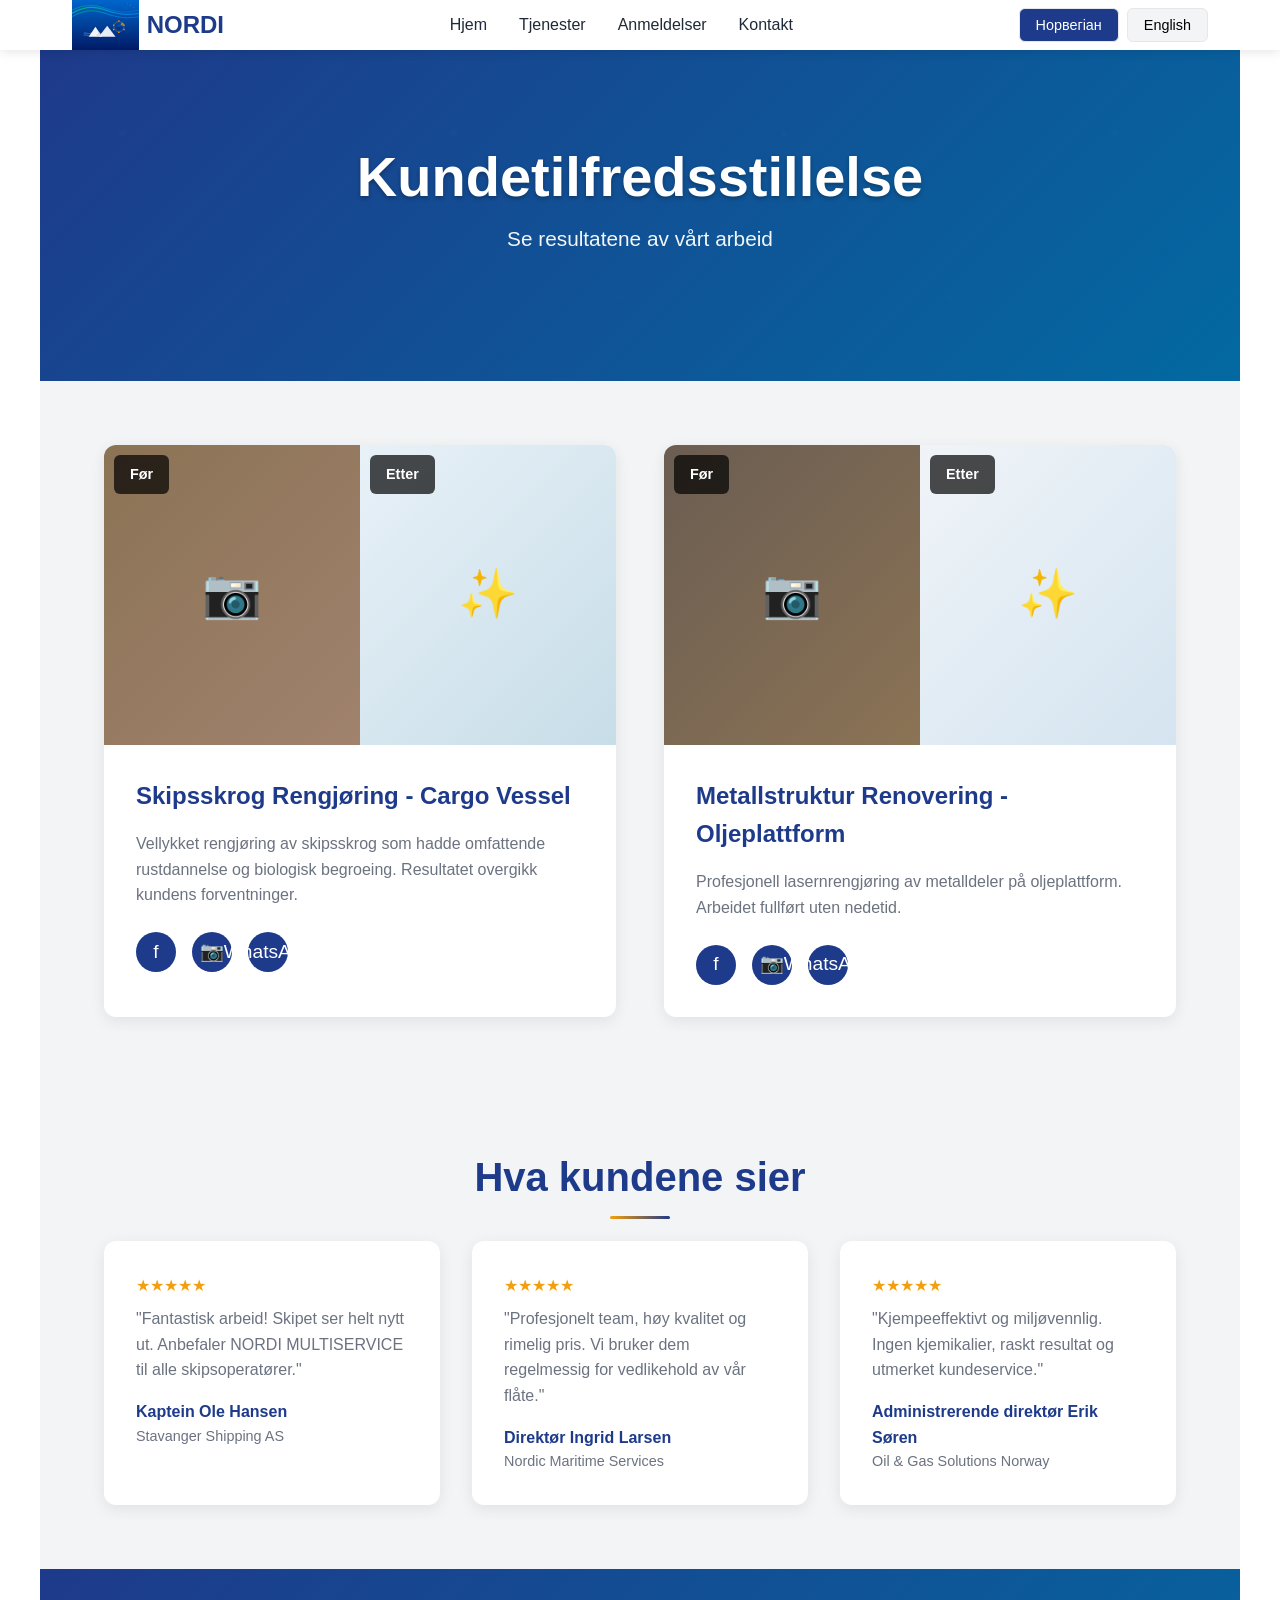
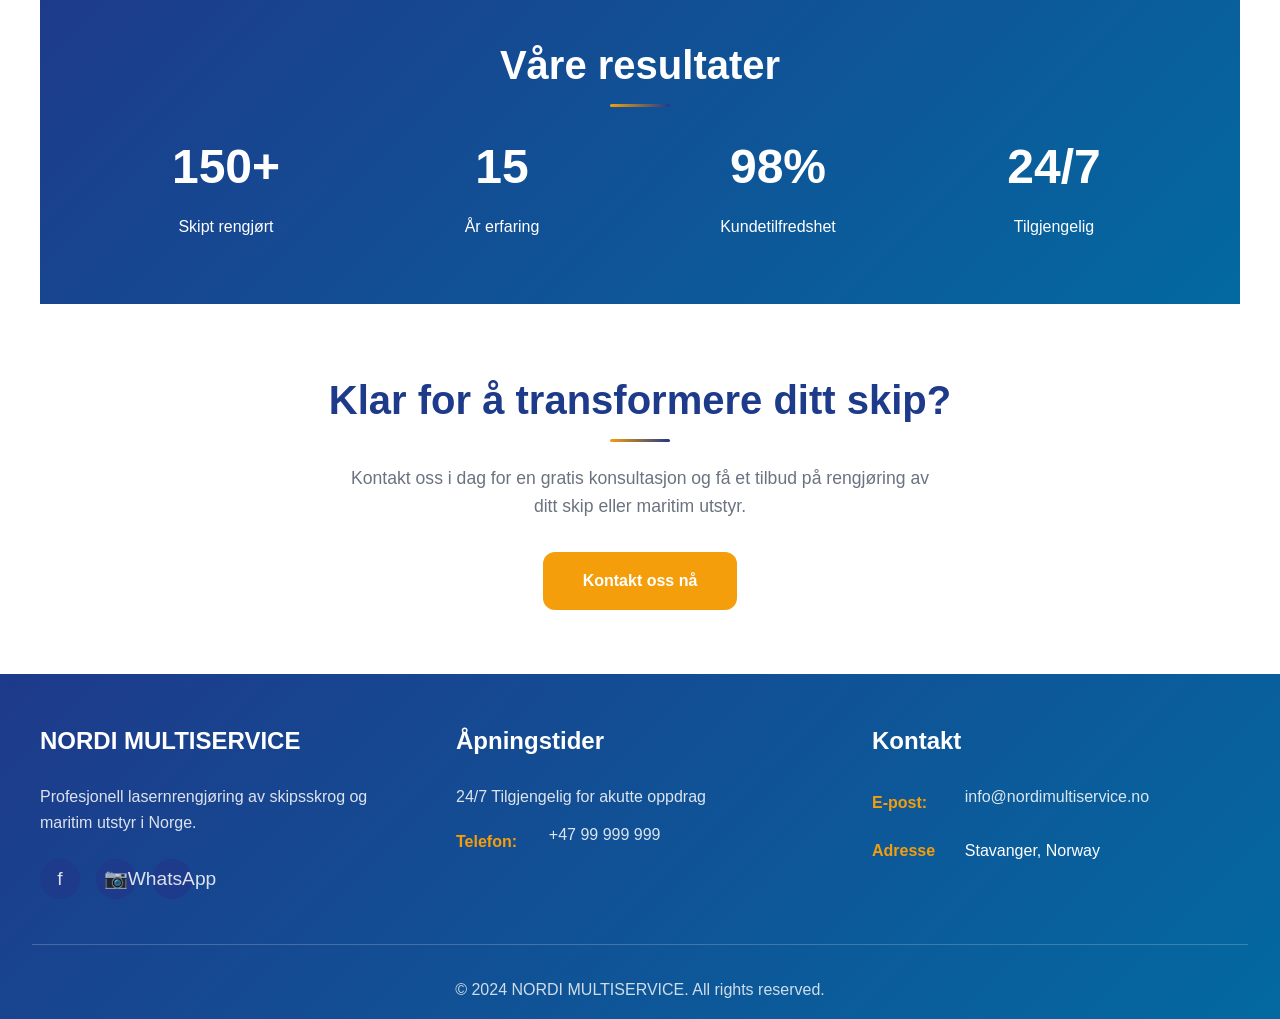
==== pages/reviews.html @ ae28bd47 "Fixed responsive design issues: improved mobile navigation, better spacing, enhanced contact form, a" ====
<!DOCTYPE html>
<html lang="no">
<head>
  <meta charset="UTF-8">
  <meta name="viewport" content="width=device-width, initial-scale=1.0">
  <meta name="description" content="NORDI MULTISERVICE - Отзывы клиентов и примеры работ">
  <title>Відгуки - NORDI MULTISERVICE</title>
  <link rel="stylesheet" href="../css/style.css">
  <link rel="icon" type="image/svg+xml" href="../images/logo.svg">
</head>
<body>
  <!-- HEADER -->
  <header>
    <nav class="container">
      <a href="../index.html" class="logo">
        <img src="../images/logo.svg" alt="NORDI MULTISERVICE Logo" style="height: 50px; width: auto;">
        <span>NORDI</span>
      </a>
      
      <ul class="nav-links">
        <li><a href="../index.html" data-translate="home">Hjem</a></li>
        <li><a href="services.html" data-translate="services">Tjenester</a></li>
        <li><a href="reviews.html" data-translate="reviews">Anmeldelser</a></li>
        <li><a href="../index.html#contact" data-translate="contact">Kontakt</a></li>
      </ul>
      
      <div class="lang-switcher">
        <button class="lang-btn active" data-lang="no">Норвегіан</button>
        <button class="lang-btn" data-lang="en">English</button>
      </div>
      
      <div class="hamburger">
        <span></span>
        <span></span>
        <span></span>
      </div>
    </nav>
  </header>

  <!-- HERO SECTION -->
  <section class="hero" style="background: linear-gradient(135deg, #1e3a8a 0%, #0369a1 100%); min-height: 300px;">
    <div class="hero-content">
      <h1 data-translate="reviews_title">Kundetilfredsstillelse</h1>
      <p>Se resultatene av vårt arbeid</p>
    </div>
  </section>

  <!-- REVIEWS SECTION -->
  <section class="reviews-section">
    <div class="container">
      <div class="reviews-grid">
        <!-- REVIEW 1 -->
        <div class="review-card">
          <div class="before-after">
            <div class="before-after-image">
              <div style="width: 100%; height: 100%; background: linear-gradient(135deg, #8b7355 0%, #a0826d 100%); display: flex; align-items: center; justify-content: center; font-size: 3rem;">📷</div>
              <div class="before-after-label" data-translate="before">Før</div>
            </div>
            <div class="before-after-image">
              <div style="width: 100%; height: 100%; background: linear-gradient(135deg, #e8f1f8 0%, #c7dde8 100%); display: flex; align-items: center; justify-content: center; font-size: 3rem;">✨</div>
              <div class="before-after-label" data-translate="after">Etter</div>
            </div>
          </div>
          <div class="review-content">
            <h3 data-translate="review_1_title">Skipsskrog Rengjøring - Cargo Vessel</h3>
            <p data-translate="review_1_desc">Vellykket rengjøring av skipsskrog som hadde omfattende rustdannelse og biologisk begroeing. Resultatet overgikk kundens forventninger.</p>
            <div class="social-links">
              <a href="https://facebook.com/nordimultiservice" target="_blank" class="social-link" title="Dele på Facebook">f</a>
              <a href="https://instagram.com/nordimultiservice" target="_blank" class="social-link" title="Dele på Instagram">📷</a>
              <a href="https://wa.me/4799999999" target="_blank" class="social-link" title="Del på WhatsApp">WhatsApp</a>
            </div>
          </div>
        </div>

        <!-- REVIEW 2 -->
        <div class="review-card">
          <div class="before-after">
            <div class="before-after-image">
              <div style="width: 100%; height: 100%; background: linear-gradient(135deg, #6b5d52 0%, #8b7355 100%); display: flex; align-items: center; justify-content: center; font-size: 3rem;">📷</div>
              <div class="before-after-label" data-translate="before">Før</div>
            </div>
            <div class="before-after-image">
              <div style="width: 100%; height: 100%; background: linear-gradient(135deg, #f0f4f8 0%, #d4e4f0 100%); display: flex; align-items: center; justify-content: center; font-size: 3rem;">✨</div>
              <div class="before-after-label" data-translate="after">Etter</div>
            </div>
          </div>
          <div class="review-content">
            <h3 data-translate="review_2_title">Metallstruktur Renovering - Oljeplattform</h3>
            <p data-translate="review_2_desc">Profesjonell lasernrengjøring av metalldeler på oljeplattform. Arbeidet fullført uten nedetid.</p>
            <div class="social-links">
              <a href="https://facebook.com/nordimultiservice" target="_blank" class="social-link" title="Dele på Facebook">f</a>
              <a href="https://instagram.com/nordimultiservice" target="_blank" class="social-link" title="Dele på Instagram">📷</a>
              <a href="https://wa.me/4799999999" target="_blank" class="social-link" title="Del på WhatsApp">WhatsApp</a>
            </div>
          </div>
        </div>
      </div>
    </div>
  </section>

  <!-- CLIENT TESTIMONIALS -->
  <section style="background-color: #f3f4f6; padding: 4rem 2rem;">
    <div class="container">
      <h2 style="color: #1e3a8a; margin-bottom: 2rem;">Hva kundene sier</h2>
      <div style="display: grid; grid-template-columns: repeat(auto-fit, minmax(300px, 1fr)); gap: 2rem;">
        <div style="background-color: white; padding: 2rem; border-radius: 12px; box-shadow: 0 4px 15px rgba(0,0,0,0.08);">
          <div style="color: #f59e0b; margin-bottom: 0.5rem;">★★★★★</div>
          <p style="margin-bottom: 1rem; color: #6b7280;">"Fantastisk arbeid! Skipet ser helt nytt ut. Anbefaler NORDI MULTISERVICE til alle skipsoperatører."</p>
          <strong style="color: #1e3a8a;">Kaptein Ole Hansen</strong>
          <p style="font-size: 0.9rem; color: #6b7280;">Stavanger Shipping AS</p>
        </div>

        <div style="background-color: white; padding: 2rem; border-radius: 12px; box-shadow: 0 4px 15px rgba(0,0,0,0.08);">
          <div style="color: #f59e0b; margin-bottom: 0.5rem;">★★★★★</div>
          <p style="margin-bottom: 1rem; color: #6b7280;">"Profesjonelt team, høy kvalitet og rimelig pris. Vi bruker dem regelmessig for vedlikehold av vår flåte."</p>
          <strong style="color: #1e3a8a;">Direktør Ingrid Larsen</strong>
          <p style="font-size: 0.9rem; color: #6b7280;">Nordic Maritime Services</p>
        </div>

        <div style="background-color: white; padding: 2rem; border-radius: 12px; box-shadow: 0 4px 15px rgba(0,0,0,0.08);">
          <div style="color: #f59e0b; margin-bottom: 0.5rem;">★★★★★</div>
          <p style="margin-bottom: 1rem; color: #6b7280;">"Kjempeeffektivt og miljøvennlig. Ingen kjemikalier, raskt resultat og utmerket kundeservice."</p>
          <strong style="color: #1e3a8a;">Administrerende direktør Erik Søren</strong>
          <p style="font-size: 0.9rem; color: #6b7280;">Oil & Gas Solutions Norway</p>
        </div>
      </div>
    </div>
  </section>

  <!-- STATISTICS -->
  <section style="padding: 4rem 2rem; background: linear-gradient(135deg, #1e3a8a 0%, #0369a1 100%); color: white;">
    <div class="container">
      <h2 style="color: white; margin-bottom: 2rem;">Våre resultater</h2>
      <div style="display: grid; grid-template-columns: repeat(auto-fit, minmax(150px, 1fr)); gap: 2rem; text-align: center;">
        <div>
          <div style="font-size: 3rem; font-weight: bold; margin-bottom: 0.5rem;">150+</div>
          <p>Skipt rengjørt</p>
        </div>
        <div>
          <div style="font-size: 3rem; font-weight: bold; margin-bottom: 0.5rem;">15</div>
          <p>År erfaring</p>
        </div>
        <div>
          <div style="font-size: 3rem; font-weight: bold; margin-bottom: 0.5rem;">98%</div>
          <p>Kundetilfredshet</p>
        </div>
        <div>
          <div style="font-size: 3rem; font-weight: bold; margin-bottom: 0.5rem;">24/7</div>
          <p>Tilgjengelig</p>
        </div>
      </div>
    </div>
  </section>

  <!-- CTA SECTION -->
  <section style="padding: 4rem 2rem;">
    <div class="container" style="text-align: center;">
      <h2 style="color: #1e3a8a; margin-bottom: 2rem;">Klar for å transformere ditt skip?</h2>
      <p style="font-size: 1.1rem; color: #6b7280; margin-bottom: 2rem; max-width: 600px; margin-left: auto; margin-right: auto;">Kontakt oss i dag for en gratis konsultasjon og få et tilbud på rengjøring av ditt skip eller maritim utstyr.</p>
      <a href="../index.html#contact" class="cta-button" style="display: inline-block;">Kontakt oss nå</a>
    </div>
  </section>

  <!-- FOOTER -->
  <footer>
    <div class="footer-content">
      <div class="footer-section">
        <h3 data-translate="company_name">NORDI MULTISERVICE</h3>
        <p>Profesjonell lasernrengjøring av skipsskrog og maritim utstyr i Norge.</p>
        <div class="social-links">
          <a href="https://facebook.com/nordimultiservice" target="_blank" class="social-link" title="Facebook">f</a>
          <a href="https://instagram.com/nordimultiservice" target="_blank" class="social-link" title="Instagram">📷</a>
          <a href="https://wa.me/4799999999" target="_blank" class="social-link" title="WhatsApp">WhatsApp</a>
        </div>
      </div>

      <div class="footer-section">
        <h3 data-translate="hours">Åpningstider</h3>
        <p data-translate="hours_text">24/7 Tilgjengelig for akutte oppdrag</p>
        <div class="contact-info">
          <strong>Telefon:</strong>
          <a href="tel:+4799999999">+47 99 999 999</a>
        </div>
      </div>

      <div class="footer-section">
        <h3 data-translate="contact">Kontakt</h3>
        <div class="contact-info">
          <strong>E-post:</strong>
          <a href="mailto:info@nordimultiservice.no">info@nordimultiservice.no</a>
        </div>
        <div class="contact-info">
          <strong data-translate="address">Adresse:</strong>
          <span>Stavanger, Norway</span>
        </div>
      </div>
    </div>

    <div class="footer-bottom">
      <p>&copy; 2024 NORDI MULTISERVICE. All rights reserved.</p>
    </div>
  </footer>

  <script src="../js/translations.js"></script>
  <script src="../js/main.js"></script>
</body>
</html>
---- css/style.css ----
/* NORDI MULTISERVICE - Main Stylesheet */

:root {
  --primary-color: #1e3a8a;
  --secondary-color: #0369a1;
  --accent-color: #f59e0b;
  --success-color: #10b981;
  --light-bg: #f3f4f6;
  --dark-text: #1f2937;
  --light-text: #6b7280;
  --white: #ffffff;
  --border-radius: 12px;
  --transition: all 0.3s ease;
}

* {
  margin: 0;
  padding: 0;
  box-sizing: border-box;
}

html {
  scroll-behavior: smooth;
}

body {
  font-family: 'Segoe UI', Tahoma, Geneva, Verdana, sans-serif;
  color: var(--dark-text);
  background-color: var(--white);
  line-height: 1.6;
}

/* HEADER & NAVIGATION */
header {
  background-color: var(--white);
  box-shadow: 0 2px 10px rgba(0, 0, 0, 0.1);
  position: sticky;
  top: 0;
  z-index: 1000;
}

nav {
  display: flex;
  justify-content: space-between;
  align-items: center;
  padding: 1rem 0;
  max-width: 1200px;
  margin: 0 auto;
  width: 100%;
}

.logo {
  display: flex;
  align-items: center;
  gap: 0.5rem;
  text-decoration: none;
  color: var(--primary-color);
  font-weight: bold;
  font-size: 1.5rem;
}

.logo img {
  height: 50px;
  width: auto;
}

.nav-links {
  display: flex;
  gap: 2rem;
  align-items: center;
  list-style: none;
}

.nav-links a {
  text-decoration: none;
  color: var(--dark-text);
  font-weight: 500;
  transition: var(--transition);
  position: relative;
}

.nav-links a:hover {
  color: var(--primary-color);
}

.nav-links a::after {
  content: '';
  position: absolute;
  bottom: -5px;
  left: 0;
  width: 0;
  height: 2px;
  background-color: var(--accent-color);
  transition: width 0.3s ease;
}

.nav-links a:hover::after {
  width: 100%;
}

.lang-switcher {
  display: flex;
  gap: 0.5rem;
  align-items: center;
}

.lang-btn {
  background-color: var(--light-bg);
  border: 1px solid #e5e7eb;
  padding: 0.5rem 1rem;
  border-radius: 6px;
  cursor: pointer;
  transition: var(--transition);
  font-weight: 500;
  font-size: 0.9rem;
}

.lang-btn.active {
  background-color: var(--primary-color);
  color: var(--white);
}

.lang-btn:hover {
  background-color: var(--secondary-color);
  color: var(--white);
}

.hamburger {
  display: none;
  flex-direction: column;
  cursor: pointer;
  gap: 5px;
}

.hamburger span {
  width: 25px;
  height: 3px;
  background-color: var(--dark-text);
  transition: var(--transition);
}

/* HERO SECTION */
.hero {
  background: linear-gradient(135deg, var(--primary-color) 0%, var(--secondary-color) 100%);
  color: var(--white);
  padding: 6rem 2rem;
  text-align: center;
  min-height: 500px;
  display: flex;
  align-items: center;
  justify-content: center;
  position: relative;
  overflow: hidden;
}

.hero::before {
  content: '';
  position: absolute;
  top: 0;
  left: 0;
  right: 0;
  bottom: 0;
  background: url('data:image/svg+xml,<svg xmlns="http://www.w3.org/2000/svg" viewBox="0 0 100 100"><defs><pattern id="grain" width="100" height="100" patternUnits="userSpaceOnUse"><circle cx="25" cy="25" r="1" fill="rgba(255,255,255,0.1)"/><circle cx="75" cy="75" r="1" fill="rgba(255,255,255,0.05)"/><circle cx="50" cy="10" r="0.5" fill="rgba(255,255,255,0.08)"/></pattern></defs><rect width="100" height="100" fill="url(%23grain)"/></svg>');
  opacity: 0.1;
}

.hero-content {
  max-width: 800px;
  position: relative;
  z-index: 1;
}

.hero h1 {
  font-size: 3.5rem;
  margin-bottom: 1rem;
  font-weight: 700;
  line-height: 1.1;
  text-shadow: 0 2px 4px rgba(0, 0, 0, 0.3);
}

.hero p {
  font-size: 1.3rem;
  margin-bottom: 2rem;
  opacity: 0.95;
  font-weight: 300;
  line-height: 1.4;
}

.cta-button {
  display: inline-block;
  background-color: var(--accent-color);
  color: var(--white);
  padding: 1rem 2.5rem;
  border-radius: var(--border-radius);
  text-decoration: none;
  font-weight: 600;
  transition: var(--transition);
  border: none;
  cursor: pointer;
  font-size: 1rem;
}

.cta-button:hover {
  background-color: #d97706;
  transform: translateY(-3px);
  box-shadow: 0 10px 25px rgba(245, 158, 11, 0.3);
}

/* SECTIONS */
section {
  padding: 4rem 2rem;
  max-width: 1200px;
  margin: 0 auto;
}

.container {
  max-width: 1200px;
  margin: 0 auto;
  padding: 0 2rem;
}

h2 {
  font-size: 2.5rem;
  margin-bottom: 3rem;
  text-align: center;
  color: var(--primary-color);
  font-weight: 600;
  position: relative;
}

h2::after {
  content: '';
  position: absolute;
  bottom: -10px;
  left: 50%;
  transform: translateX(-50%);
  width: 60px;
  height: 3px;
  background: linear-gradient(90deg, var(--accent-color), var(--primary-color));
  border-radius: 2px;
}

h3 {
  font-size: 1.5rem;
  color: var(--primary-color);
  margin-bottom: 1rem;
  font-weight: 600;
}

/* ABOUT SECTION */
.about {
  background-color: var(--light-bg);
}

.about-content {
  display: grid;
  grid-template-columns: 1fr 1fr;
  gap: 3rem;
  align-items: center;
}

.about-text p {
  margin-bottom: 1.5rem;
  color: var(--light-text);
  font-size: 1.05rem;
  line-height: 1.6;
}

.about-image {
  display: flex;
  justify-content: center;
  align-items: center;
}

.about-image img {
  max-width: 300px;
  width: 100%;
  height: auto;
  filter: drop-shadow(0 4px 15px rgba(0, 0, 0, 0.1));
}

.features {
  display: grid;
  grid-template-columns: 1fr 1fr 1fr;
  gap: 2rem;
}

.feature {
  background-color: var(--white);
  padding: 2rem;
  border-radius: var(--border-radius);
  text-align: center;
  box-shadow: 0 4px 15px rgba(0, 0, 0, 0.08);
  transition: var(--transition);
}

.feature:hover {
  transform: translateY(-5px);
  box-shadow: 0 8px 25px rgba(0, 0, 0, 0.15);
}

.feature-icon {
  font-size: 3rem;
  margin-bottom: 1rem;
}

.feature h3 {
  margin-bottom: 0.5rem;
}

.feature p {
  color: var(--light-text);
  font-size: 0.95rem;
}

/* SERVICES SECTION */
.services-section {
  background-color: var(--white);
}

.services-grid {
  display: grid;
  grid-template-columns: repeat(auto-fit, minmax(280px, 1fr));
  gap: 2rem;
}

.service-card {
  background-color: var(--light-bg);
  border-left: 5px solid var(--accent-color);
  padding: 2rem;
  border-radius: var(--border-radius);
  transition: var(--transition);
}

.service-card:hover {
  transform: translateX(5px);
  box-shadow: 0 10px 30px rgba(0, 0, 0, 0.1);
}

.service-card h3 {
  color: var(--primary-color);
  margin-bottom: 1rem;
}

.service-card p {
  color: var(--light-text);
  margin-bottom: 1.5rem;
  font-size: 0.95rem;
}

.service-price {
  display: flex;
  justify-content: space-between;
  align-items: center;
}

.price {
  font-size: 1.3rem;
  font-weight: 700;
  color: var(--success-color);
}

.order-btn {
  background-color: var(--primary-color);
  color: var(--white);
  padding: 0.7rem 1.5rem;
  border-radius: 6px;
  text-decoration: none;
  font-weight: 600;
  transition: var(--transition);
  border: none;
  cursor: pointer;
  font-size: 0.9rem;
}

.order-btn:hover {
  background-color: var(--secondary-color);
}

/* REVIEWS SECTION */
.reviews-section {
  background-color: var(--light-bg);
}

.reviews-grid {
  display: grid;
  grid-template-columns: repeat(auto-fit, minmax(300px, 1fr));
  gap: 3rem;
}

.review-card {
  background-color: var(--white);
  border-radius: var(--border-radius);
  overflow: hidden;
  box-shadow: 0 4px 15px rgba(0, 0, 0, 0.08);
  transition: var(--transition);
}

.review-card:hover {
  transform: scale(1.02);
  box-shadow: 0 8px 25px rgba(0, 0, 0, 0.15);
}

.before-after {
  display: grid;
  grid-template-columns: 1fr 1fr;
  gap: 0;
  height: 300px;
  overflow: hidden;
}

.before-after-image {
  position: relative;
  overflow: hidden;
}

.before-after-image img {
  width: 100%;
  height: 100%;
  object-fit: cover;
}

.before-after-label {
  position: absolute;
  top: 10px;
  left: 10px;
  background-color: rgba(0, 0, 0, 0.7);
  color: var(--white);
  padding: 0.5rem 1rem;
  border-radius: 6px;
  font-weight: 600;
  font-size: 0.9rem;
}

.review-content {
  padding: 2rem;
}

.review-card h3 {
  margin-bottom: 1rem;
  color: var(--primary-color);
}

.review-card p {
  color: var(--light-text);
  margin-bottom: 1rem;
}

.social-links {
  display: flex;
  gap: 1rem;
  margin-top: 1.5rem;
}

.social-link {
  display: inline-flex;
  align-items: center;
  justify-content: center;
  width: 40px;
  height: 40px;
  background-color: var(--primary-color);
  color: var(--white);
  border-radius: 50%;
  text-decoration: none;
  transition: var(--transition);
  font-size: 1.2rem;
}

.social-link:hover {
  background-color: var(--accent-color);
  transform: rotate(15deg);
}

/* CONTACT SECTION */
.contact-section {
  background-color: var(--light-bg);
}

.contact-grid {
  display: grid;
  grid-template-columns: 1fr 1fr;
  gap: 3rem;
  align-items: start;
}

.contact-info-section p {
  font-size: 1.1rem;
  color: var(--light-text);
  margin-bottom: 2rem;
  line-height: 1.6;
}

.contact-details {
  display: flex;
  flex-direction: column;
  gap: 1rem;
}

.contact-info {
  display: flex;
  align-items: center;
  font-size: 1rem;
}

.contact-info strong {
  color: var(--primary-color);
  min-width: 80px;
}

.contact-form {
  background-color: var(--white);
  padding: 2rem;
  border-radius: var(--border-radius);
  box-shadow: 0 4px 15px rgba(0, 0, 0, 0.08);
}

.contact-form input,
.contact-form textarea {
  width: 100%;
  padding: 0.8rem;
  margin-bottom: 1rem;
  border: 1px solid #e5e7eb;
  border-radius: 6px;
  font-size: 1rem;
  transition: var(--transition);
}

.contact-form input:focus,
.contact-form textarea:focus {
  outline: none;
  border-color: var(--primary-color);
  box-shadow: 0 0 0 3px rgba(30, 58, 138, 0.1);
}

.contact-form textarea {
  resize: vertical;
  min-height: 120px;
}

/* FOOTER */
footer {
  background: linear-gradient(135deg, var(--primary-color) 0%, var(--secondary-color) 100%);
  color: var(--white);
  padding: 3rem 2rem 1rem;
}

.footer-content {
  max-width: 1200px;
  margin: 0 auto;
  display: grid;
  grid-template-columns: repeat(auto-fit, minmax(250px, 1fr));
  gap: 3rem;
  margin-bottom: 2rem;
}

.footer-section h3 {
  color: var(--white);
  margin-bottom: 1.5rem;
}

.footer-section p,
.footer-section a {
  color: rgba(255, 255, 255, 0.85);
  margin-bottom: 0.8rem;
  text-decoration: none;
  transition: var(--transition);
}

.footer-section a:hover {
  color: var(--accent-color);
}

.contact-info {
  display: flex;
  align-items: center;
  gap: 0.8rem;
  margin-bottom: 1rem;
}

.contact-info strong {
  color: var(--accent-color);
}

.map-container {
  width: 100%;
  height: 300px;
  border-radius: var(--border-radius);
  overflow: hidden;
  margin-bottom: 2rem;
}

.map-container iframe {
  width: 100%;
  height: 100%;
  border: none;
}

.footer-bottom {
  text-align: center;
  padding-top: 2rem;
  border-top: 1px solid rgba(255, 255, 255, 0.2);
  color: rgba(255, 255, 255, 0.8);
}

/* RESPONSIVE DESIGN */
@media (max-width: 768px) {
  nav {
    padding: 1rem;
    position: relative;
  }

  .nav-links {
    display: none;
    position: absolute;
    top: 100%;
    left: 0;
    width: 100%;
    flex-direction: column;
    background-color: var(--white);
    gap: 0;
    padding: 1rem 0;
    box-shadow: 0 10px 20px rgba(0, 0, 0, 0.1);
    border-radius: 0 0 12px 12px;
    z-index: 1000;
  }

  .nav-links.active {
    display: flex;
  }

  .nav-links a {
    padding: 1rem 2rem;
    border-bottom: 1px solid var(--light-bg);
    width: 100%;
    text-align: left;
  }

  .nav-links a:last-child {
    border-bottom: none;
  }

  .hamburger {
    display: flex;
    flex-direction: column;
    cursor: pointer;
    gap: 4px;
    padding: 0.5rem;
    border-radius: 4px;
    transition: var(--transition);
  }

  .hamburger:hover {
    background-color: var(--light-bg);
  }

  .hamburger span {
    width: 25px;
    height: 3px;
    background-color: var(--dark-text);
    transition: var(--transition);
    transform-origin: center;
  }

  .hamburger.active span:nth-child(1) {
    transform: rotate(45deg) translate(6px, 6px);
  }

  .hamburger.active span:nth-child(2) {
    opacity: 0;
  }

  .hamburger.active span:nth-child(3) {
    transform: rotate(-45deg) translate(6px, -6px);
  }

  .lang-switcher {
    display: flex;
    gap: 0.5rem;
    margin-right: 1rem;
  }

  .lang-btn {
    padding: 0.4rem 0.8rem;
    font-size: 0.8rem;
  }

  .hero {
    padding: 3rem 1rem;
    min-height: 350px;
  }

  .hero h1 {
    font-size: 2rem;
    line-height: 1.2;
  }

  .hero p {
    font-size: 1rem;
    margin-bottom: 2rem;
  }

  .about-content {
    grid-template-columns: 1fr;
    gap: 2rem;
  }

  .about-text p {
    font-size: 1rem;
  }

  .features {
    grid-template-columns: 1fr;
    gap: 1.5rem;
  }

  .feature {
    padding: 1.5rem;
  }

  .feature-icon {
    font-size: 2.5rem;
  }

  .services-grid {
    grid-template-columns: 1fr;
    gap: 1.5rem;
  }

  .service-card {
    padding: 1.5rem;
  }

  .reviews-grid {
    grid-template-columns: 1fr;
    gap: 2rem;
  }

  .before-after {
    grid-template-columns: 1fr;
    height: auto;
    min-height: 250px;
  }

  .before-after-label {
    top: 5px;
    left: 5px;
    padding: 0.4rem 0.8rem;
    font-size: 0.8rem;
  }

  .review-content {
    padding: 1.5rem;
  }

  h2 {
    font-size: 2rem;
    margin-bottom: 2rem;
  }

  section {
    padding: 2rem 1rem;
  }

  .footer-content {
    grid-template-columns: 1fr;
    gap: 2rem;
  }

  .map-container {
    height: 250px;
  }

  .contact-grid {
    grid-template-columns: 1fr;
    gap: 2rem;
  }

  .contact-form {
    padding: 1.5rem;
  }
}

@media (max-width: 480px) {
  nav {
    padding: 0.75rem;
  }

  .logo {
    font-size: 1.1rem;
  }

  .logo img {
    height: 35px;
  }

  .logo span {
    display: none;
  }

  .lang-switcher {
    gap: 0.25rem;
  }

  .lang-btn {
    padding: 0.3rem 0.6rem;
    font-size: 0.75rem;
    border-radius: 4px;
  }

  .hamburger {
    padding: 0.4rem;
  }

  .hamburger span {
    width: 20px;
    height: 2px;
  }

  .hero {
    padding: 2rem 1rem;
    min-height: 300px;
  }

  .hero h1 {
    font-size: 1.5rem;
    margin-bottom: 1rem;
  }

  .hero p {
    font-size: 0.9rem;
    margin-bottom: 1.5rem;
  }

  .cta-button {
    padding: 0.7rem 1.2rem;
    font-size: 0.85rem;
  }

  .about-content {
    gap: 1.5rem;
  }

  .about-text p {
    font-size: 0.95rem;
    line-height: 1.5;
  }

  .features {
    gap: 1rem;
  }

  .feature {
    padding: 1.2rem;
  }

  .feature-icon {
    font-size: 2rem;
    margin-bottom: 0.8rem;
  }

  .feature h3 {
    font-size: 1.1rem;
    margin-bottom: 0.3rem;
  }

  .feature p {
    font-size: 0.85rem;
  }

  .services-grid {
    gap: 1rem;
  }

  .service-card {
    padding: 1.2rem;
    border-left-width: 3px;
  }

  .service-card h3 {
    font-size: 1.2rem;
    margin-bottom: 0.8rem;
  }

  .service-card p {
    font-size: 0.9rem;
    margin-bottom: 1rem;
  }

  .price {
    font-size: 1.1rem;
  }

  .order-btn {
    padding: 0.6rem 1.2rem;
    font-size: 0.85rem;
  }

  .reviews-grid {
    gap: 1.5rem;
  }

  .review-content {
    padding: 1.2rem;
  }

  .review-card h3 {
    font-size: 1.2rem;
  }

  .review-card p {
    font-size: 0.9rem;
  }

  .social-links {
    gap: 0.8rem;
  }

  .social-link {
    width: 35px;
    height: 35px;
    font-size: 1.1rem;
  }

  h2 {
    font-size: 1.5rem;
    margin-bottom: 1.5rem;
  }

  h3 {
    font-size: 1.1rem;
  }

  section {
    padding: 1.5rem 1rem;
  }

  .footer-content {
    gap: 1.5rem;
  }

  .footer-section h3 {
    font-size: 1.2rem;
    margin-bottom: 1rem;
  }

  .map-container {
    height: 200px;
  }

  .contact-info {
    font-size: 0.9rem;
  }

  .contact-info strong {
    font-size: 0.95rem;
  }
}

/* UTILITY CLASSES */
.container {
  max-width: 1200px;
  margin: 0 auto;
  padding: 0 2rem;
}

.btn-primary {
  background-color: var(--primary-color);
  color: var(--white);
}

.btn-primary:hover {
  background-color: var(--secondary-color);
}

.text-center {
  text-align: center;
}

.mt-1 { margin-top: 0.5rem; }
.mt-2 { margin-top: 1rem; }
.mt-3 { margin-top: 2rem; }
.mt-4 { margin-top: 3rem; }

.mb-1 { margin-bottom: 0.5rem; }
.mb-2 { margin-bottom: 1rem; }
.mb-3 { margin-bottom: 2rem; }
.mb-4 { margin-bottom: 3rem; }

.page-transition {
  animation: fadeIn 0.5s ease-in;
}

@keyframes fadeIn {
  from {
    opacity: 0;
  }
  to {
    opacity: 1;
  }
}
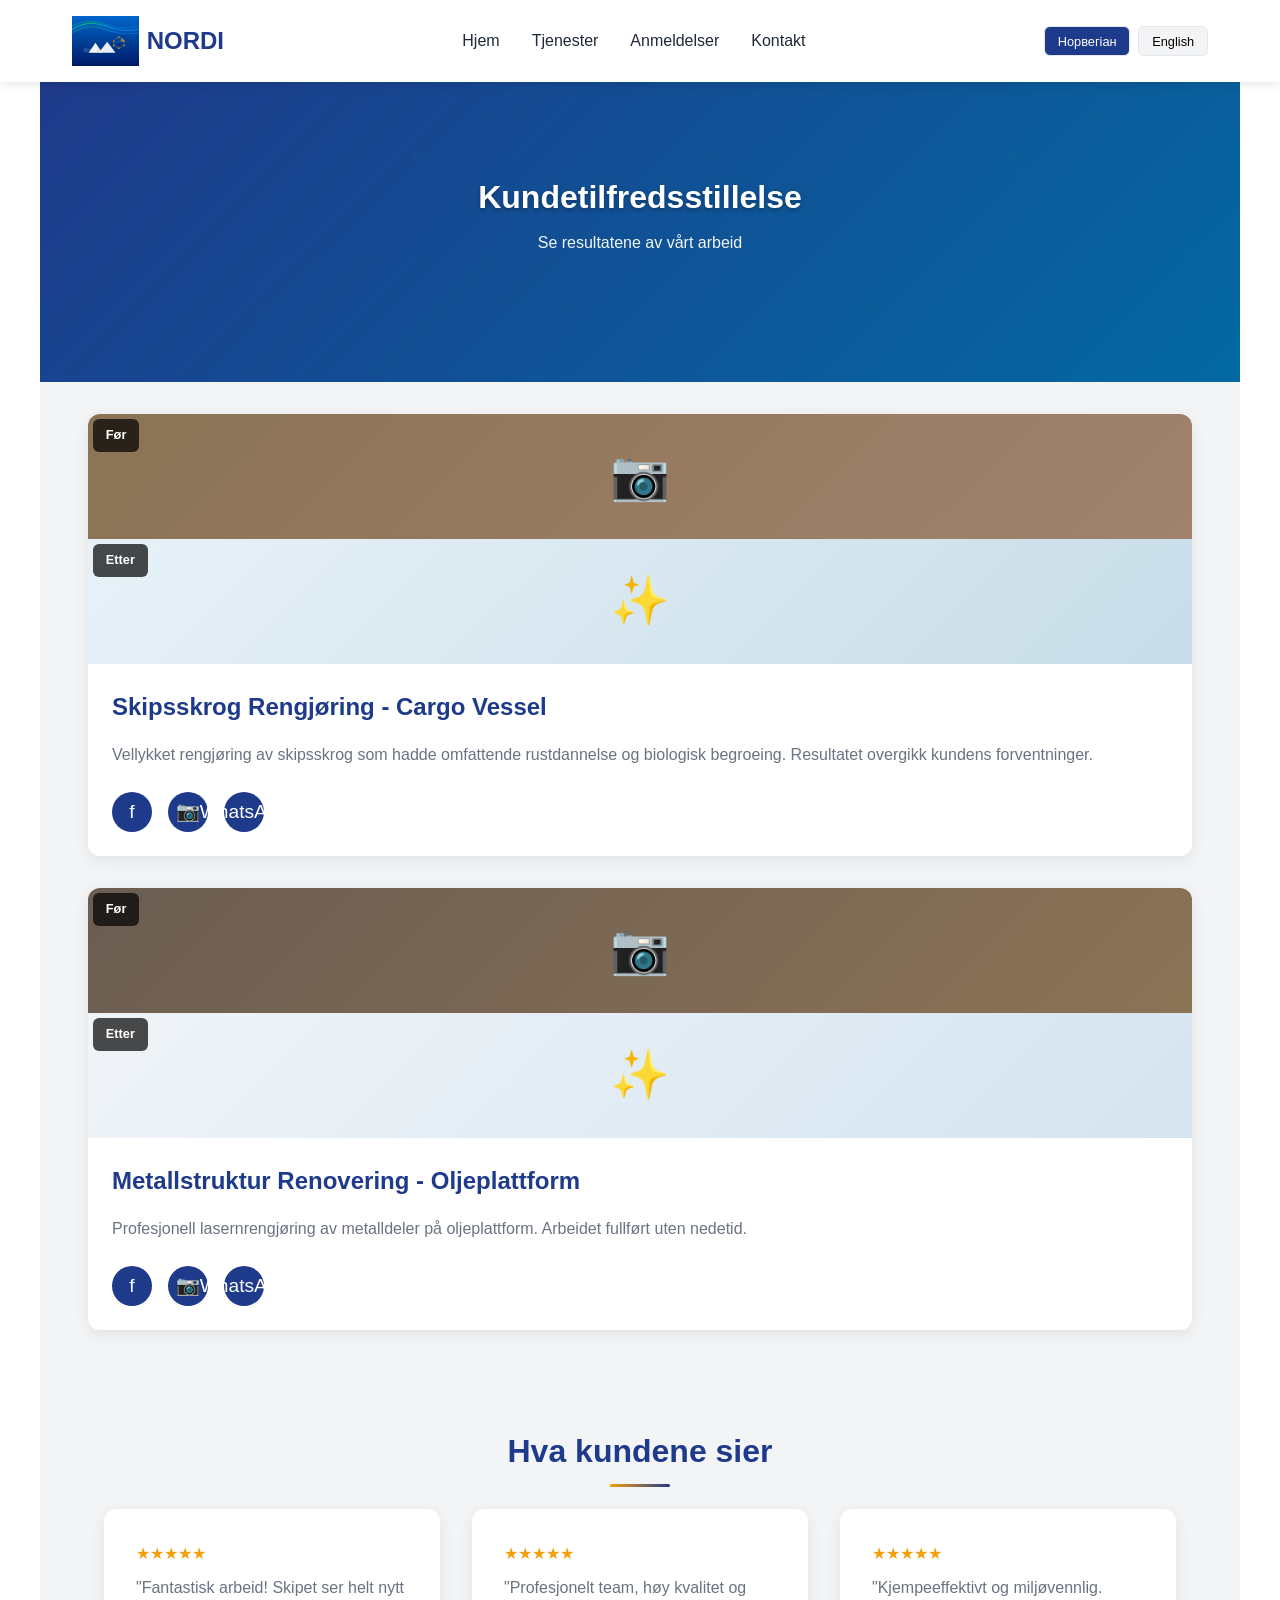
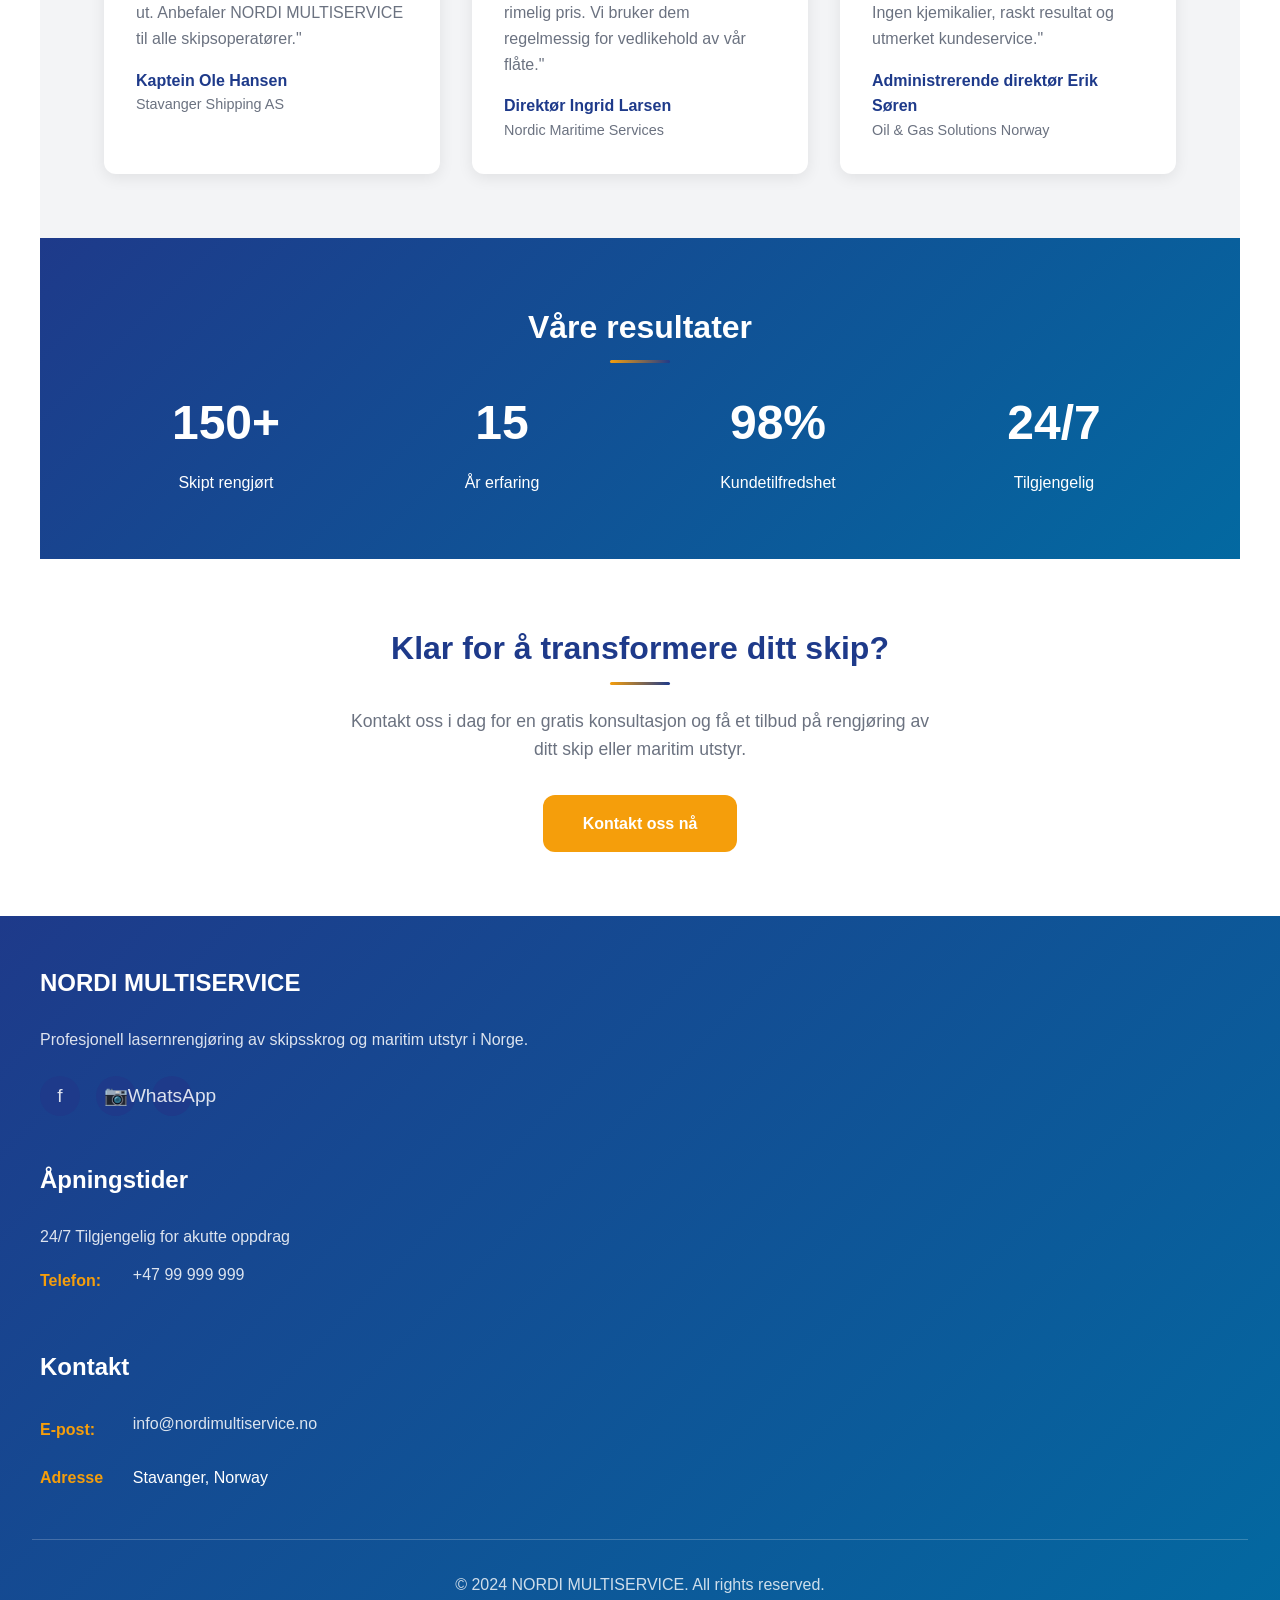
==== commit 9ef6f056: "Fixed major layout issues: corrected navigation structure, improved mobile menu, fixed hero section " ====
--- a/pages/reviews.html
+++ b/pages/reviews.html
@@ -11,7 +11,7 @@
 <body>
   <!-- HEADER -->
   <header>
-    <nav class="container">
+    <nav>
       <a href="../index.html" class="logo">
         <img src="../images/logo.svg" alt="NORDI MULTISERVICE Logo" style="height: 50px; width: auto;">
         <span>NORDI</span>
--- a/css/style.css
+++ b/css/style.css
@@ -43,10 +43,11 @@
   display: flex;
   justify-content: space-between;
   align-items: center;
-  padding: 1rem 0;
+  padding: 1rem 2rem;
   max-width: 1200px;
   margin: 0 auto;
   width: 100%;
+  position: relative;
 }
 
 .logo {
@@ -168,6 +169,8 @@
   max-width: 800px;
   position: relative;
   z-index: 1;
+  text-align: center;
+  margin: 0 auto;
 }
 
 .hero h1 {
@@ -607,6 +610,59 @@
   nav {
     padding: 1rem;
     position: relative;
+    flex-wrap: wrap;
+    justify-content: space-between;
+  }
+
+  .logo {
+    order: 1;
+    flex: 1;
+  }
+
+  .lang-switcher {
+    order: 2;
+    display: flex;
+    gap: 0.5rem;
+    margin: 0.5rem 0;
+    width: 100%;
+    justify-content: center;
+  }
+
+  .hamburger {
+    order: 3;
+    display: flex;
+    flex-direction: column;
+    cursor: pointer;
+    gap: 4px;
+    padding: 0.5rem;
+    border-radius: 4px;
+    transition: var(--transition);
+    background: none;
+    border: none;
+  }
+
+  .hamburger:hover {
+    background-color: var(--light-bg);
+  }
+
+  .hamburger span {
+    width: 25px;
+    height: 3px;
+    background-color: var(--dark-text);
+    transition: var(--transition);
+    transform-origin: center;
+  }
+
+  .hamburger.active span:nth-child(1) {
+    transform: rotate(45deg) translate(6px, 6px);
+  }
+
+  .hamburger.active span:nth-child(2) {
+    opacity: 0;
+  }
+
+  .hamburger.active span:nth-child(3) {
+    transform: rotate(-45deg) translate(6px, -6px);
   }
 
   .nav-links {
@@ -622,6 +678,7 @@
     box-shadow: 0 10px 20px rgba(0, 0, 0, 0.1);
     border-radius: 0 0 12px 12px;
     z-index: 1000;
+    border-top: 1px solid var(--light-bg);
   }
 
   .nav-links.active {
@@ -633,50 +690,19 @@
     border-bottom: 1px solid var(--light-bg);
     width: 100%;
     text-align: left;
+    color: var(--dark-text);
+    text-decoration: none;
+    transition: var(--transition);
+  }
+
+  .nav-links a:hover {
+    background-color: var(--light-bg);
+    color: var(--primary-color);
   }
 
   .nav-links a:last-child {
     border-bottom: none;
   }
-
-  .hamburger {
-    display: flex;
-    flex-direction: column;
-    cursor: pointer;
-    gap: 4px;
-    padding: 0.5rem;
-    border-radius: 4px;
-    transition: var(--transition);
-  }
-
-  .hamburger:hover {
-    background-color: var(--light-bg);
-  }
-
-  .hamburger span {
-    width: 25px;
-    height: 3px;
-    background-color: var(--dark-text);
-    transition: var(--transition);
-    transform-origin: center;
-  }
-
-  .hamburger.active span:nth-child(1) {
-    transform: rotate(45deg) translate(6px, 6px);
-  }
-
-  .hamburger.active span:nth-child(2) {
-    opacity: 0;
-  }
-
-  .hamburger.active span:nth-child(3) {
-    transform: rotate(-45deg) translate(6px, -6px);
-  }
-
-  .lang-switcher {
-    display: flex;
-    gap: 0.5rem;
-    margin-right: 1rem;
   }
 
   .lang-btn {
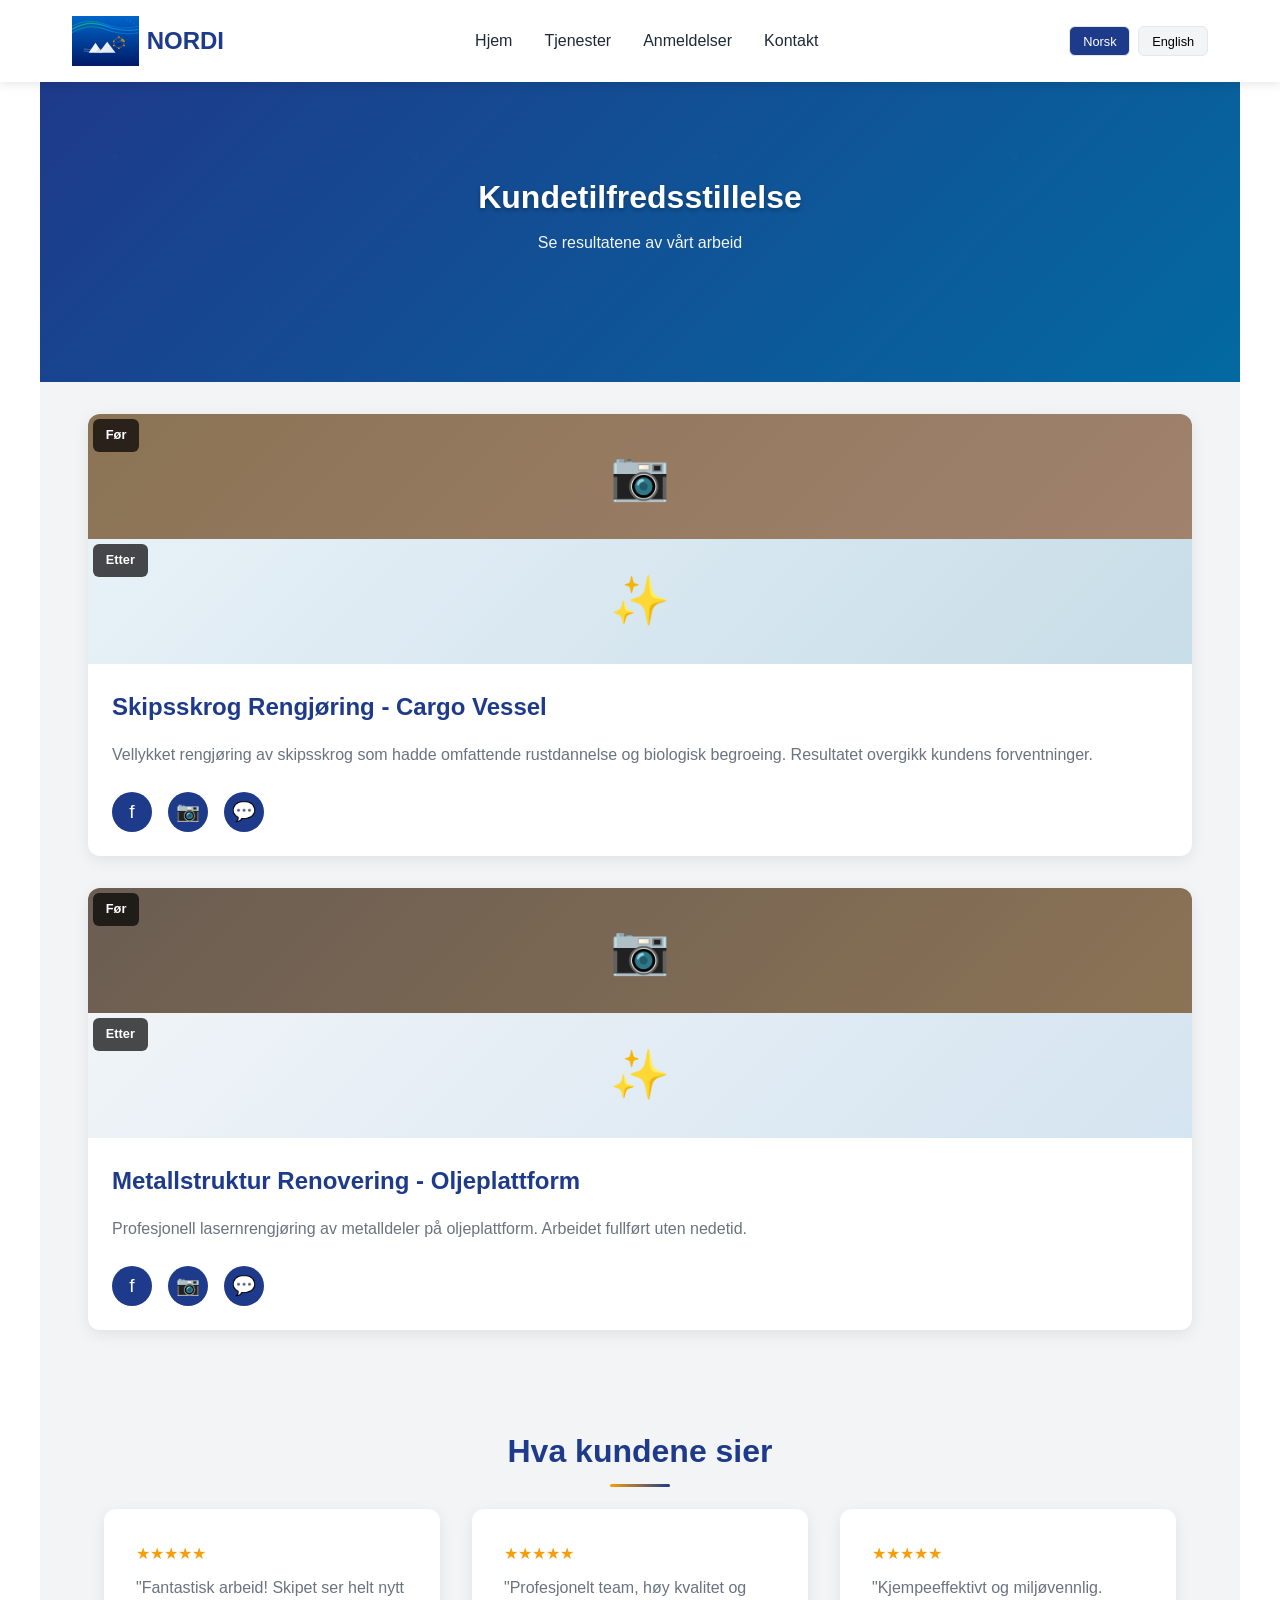
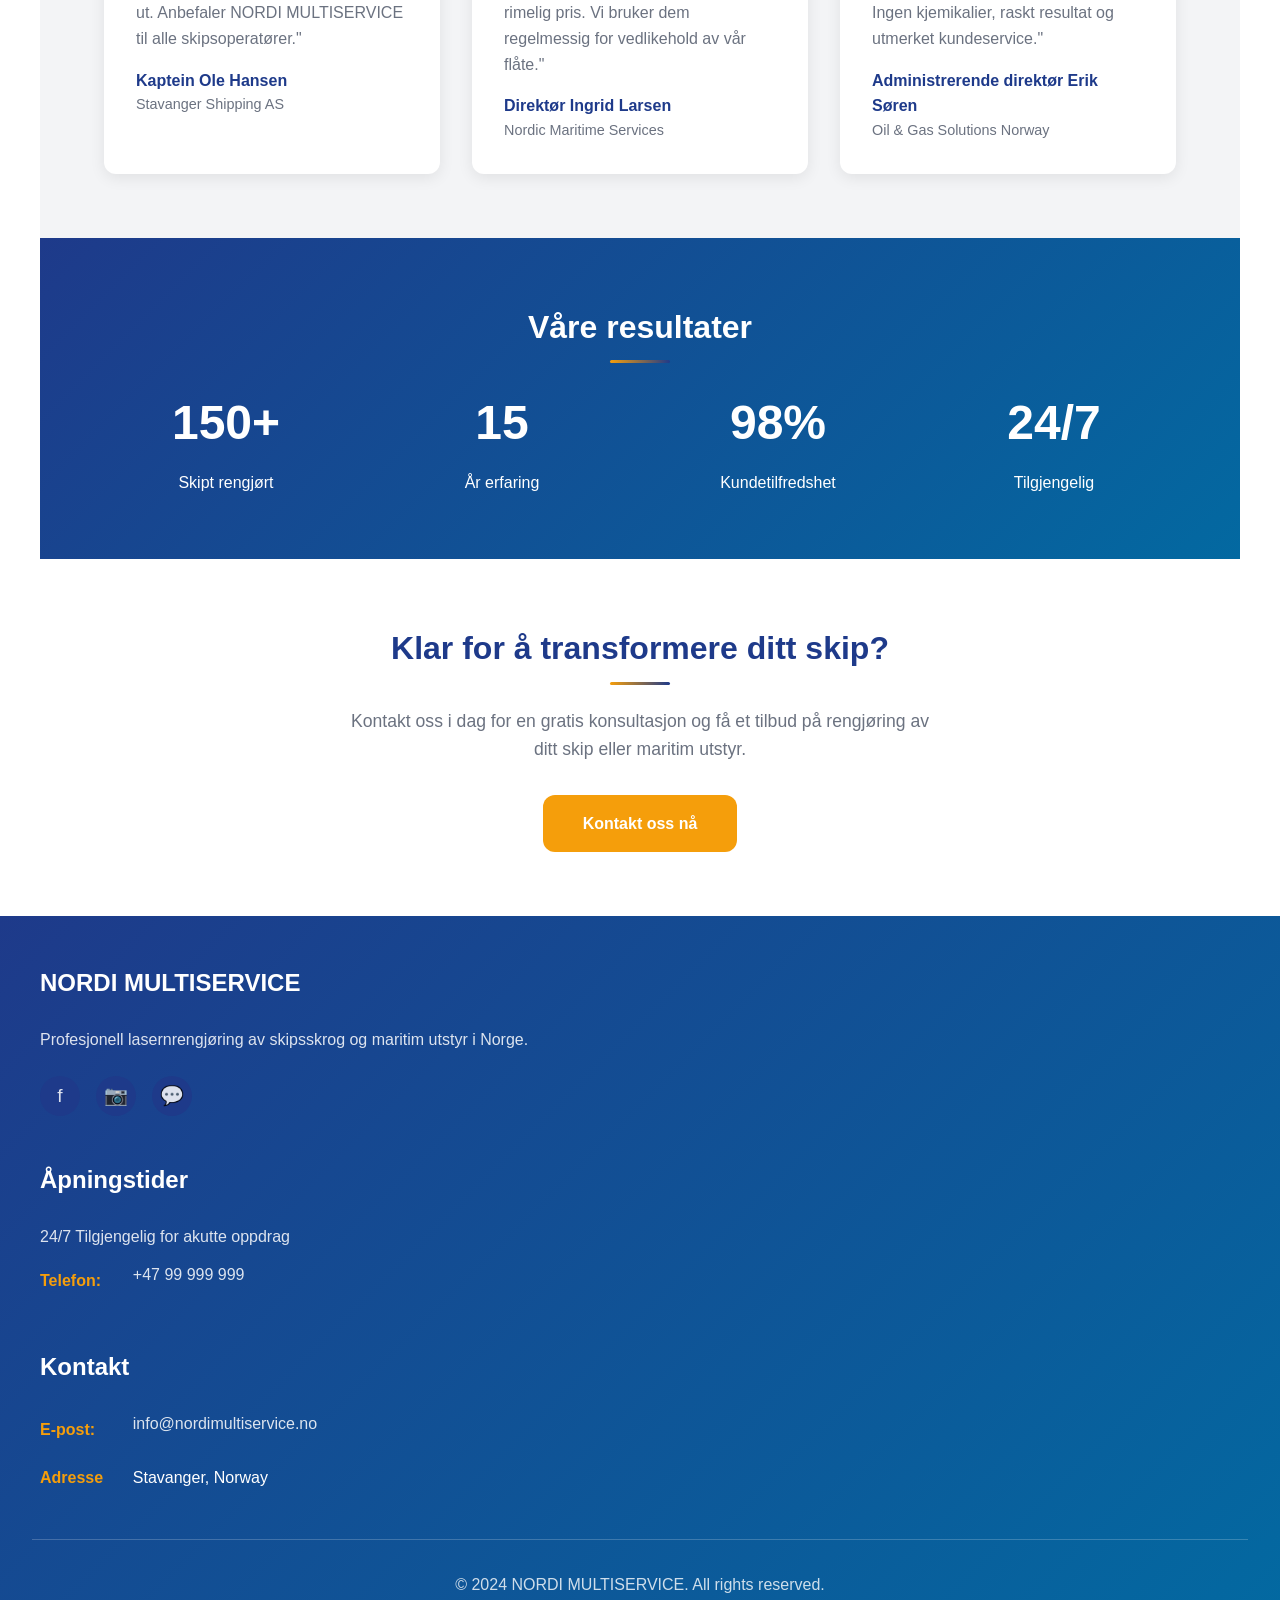
==== commit 287257c7: "Fix: language labels, social icons, responsive service-price, about image sizing" ====
--- a/pages/reviews.html
+++ b/pages/reviews.html
@@ -25,7 +25,7 @@
       </ul>
       
       <div class="lang-switcher">
-        <button class="lang-btn active" data-lang="no">Норвегіан</button>
+        <button class="lang-btn active" data-lang="no">Norsk</button>
         <button class="lang-btn" data-lang="en">English</button>
       </div>
       
@@ -67,7 +67,7 @@
             <div class="social-links">
               <a href="https://facebook.com/nordimultiservice" target="_blank" class="social-link" title="Dele på Facebook">f</a>
               <a href="https://instagram.com/nordimultiservice" target="_blank" class="social-link" title="Dele på Instagram">📷</a>
-              <a href="https://wa.me/4799999999" target="_blank" class="social-link" title="Del på WhatsApp">WhatsApp</a>
+              <a href="https://wa.me/4799999999" target="_blank" class="social-link" title="Del på WhatsApp">💬</a>
             </div>
           </div>
         </div>
@@ -90,7 +90,7 @@
             <div class="social-links">
               <a href="https://facebook.com/nordimultiservice" target="_blank" class="social-link" title="Dele på Facebook">f</a>
               <a href="https://instagram.com/nordimultiservice" target="_blank" class="social-link" title="Dele på Instagram">📷</a>
-              <a href="https://wa.me/4799999999" target="_blank" class="social-link" title="Del på WhatsApp">WhatsApp</a>
+              <a href="https://wa.me/4799999999" target="_blank" class="social-link" title="Del på WhatsApp">💬</a>
             </div>
           </div>
         </div>
@@ -170,7 +170,7 @@
         <div class="social-links">
           <a href="https://facebook.com/nordimultiservice" target="_blank" class="social-link" title="Facebook">f</a>
           <a href="https://instagram.com/nordimultiservice" target="_blank" class="social-link" title="Instagram">📷</a>
-          <a href="https://wa.me/4799999999" target="_blank" class="social-link" title="WhatsApp">WhatsApp</a>
+          <a href="https://wa.me/4799999999" target="_blank" class="social-link" title="WhatsApp">💬</a>
         </div>
       </div>
 
--- a/css/style.css
+++ b/css/style.css
@@ -21,6 +21,7 @@
 
 html {
   scroll-behavior: smooth;
+  height: 100%;
 }
 
 body {
@@ -28,6 +29,9 @@
   color: var(--dark-text);
   background-color: var(--white);
   line-height: 1.6;
+  margin: 0;
+  padding: 0;
+  min-height: 100vh;
 }
 
 /* HEADER & NAVIGATION */
@@ -276,9 +280,11 @@
 }
 
 .about-image img {
-  max-width: 300px;
-  width: 100%;
+  max-width: 260px;
+  width: auto;
   height: auto;
+  display: block;
+  margin: 0 auto;
   filter: drop-shadow(0 4px 15px rgba(0, 0, 0, 0.1));
 }
 
@@ -355,6 +361,8 @@
   display: flex;
   justify-content: space-between;
   align-items: center;
+  gap: 1rem;
+  flex-wrap: wrap;
 }
 
 .price {
@@ -374,6 +382,7 @@
   border: none;
   cursor: pointer;
   font-size: 0.9rem;
+  flex-shrink: 0;
 }
 
 .order-btn:hover {
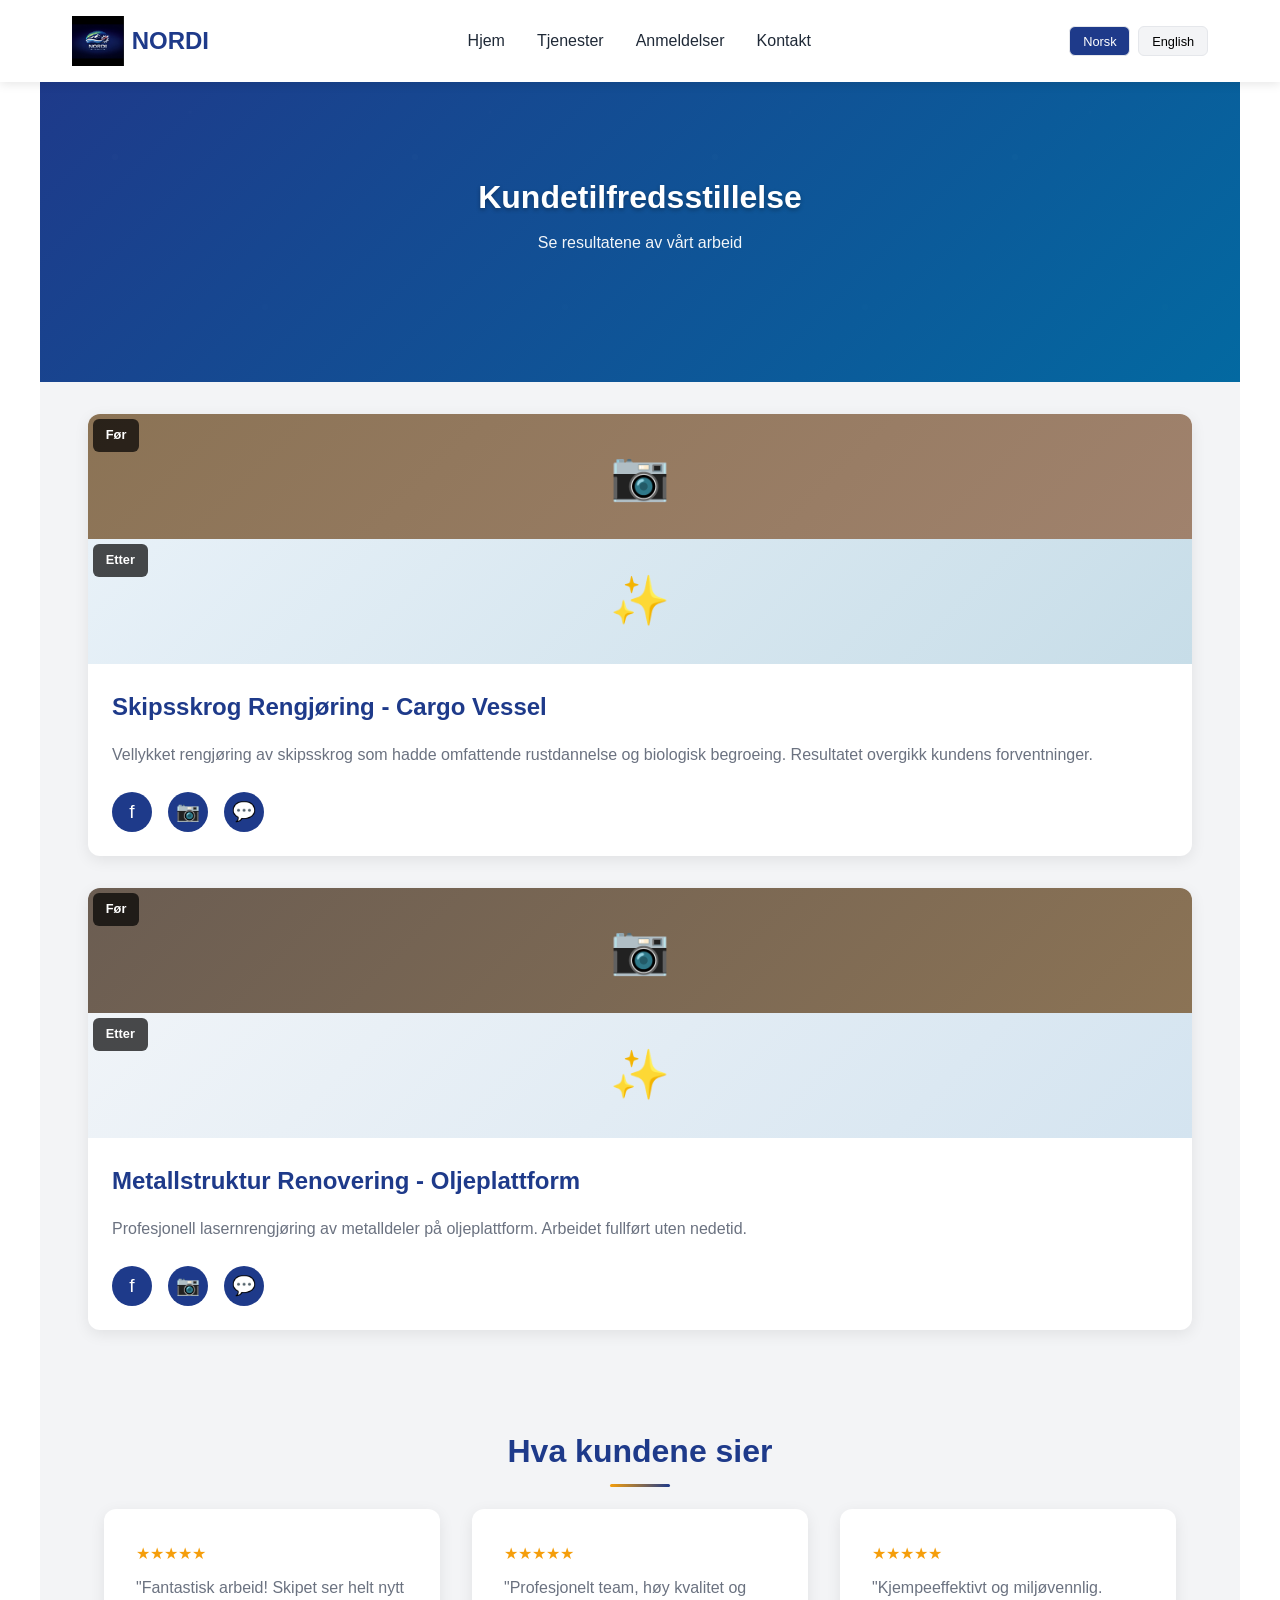
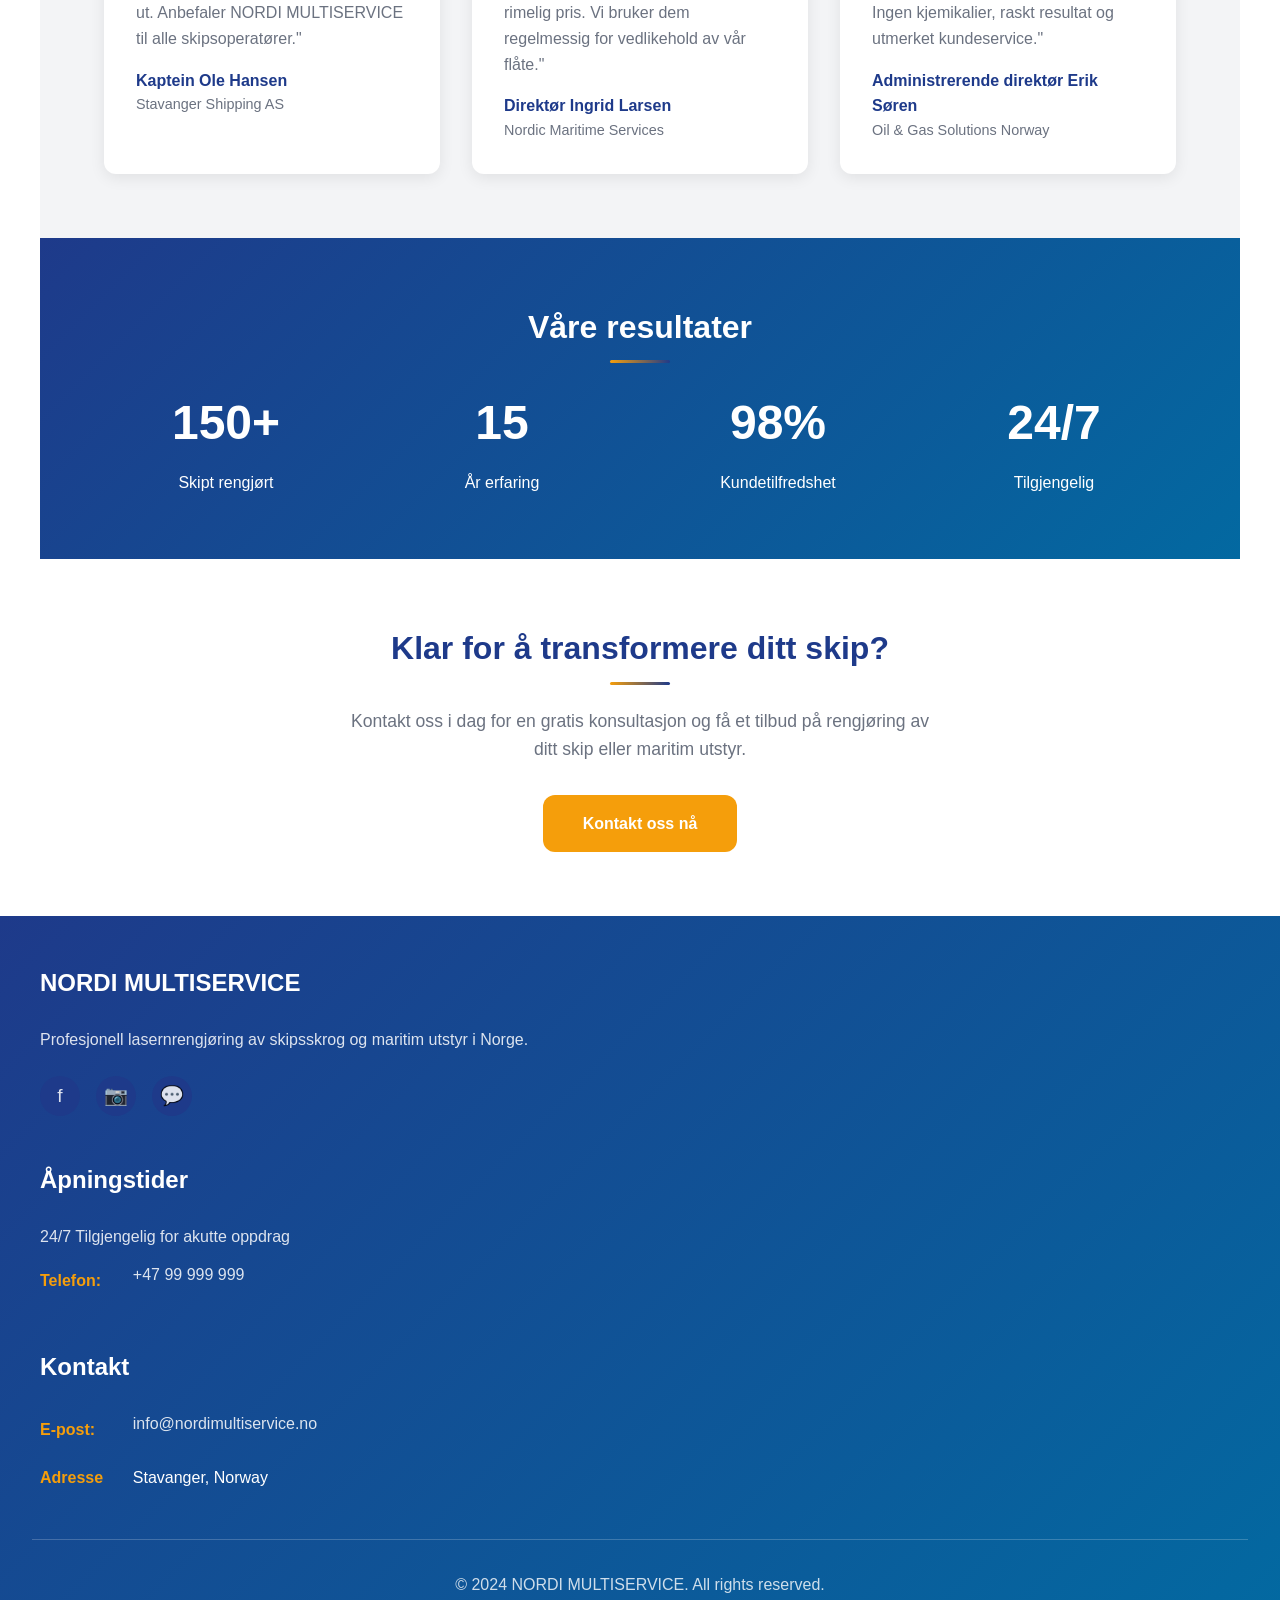
==== commit e12e1856: "Replace logo with user-provided image.png and update favicon links" ====
--- a/pages/reviews.html
+++ b/pages/reviews.html
@@ -6,14 +6,14 @@
   <meta name="description" content="NORDI MULTISERVICE - Отзывы клиентов и примеры работ">
   <title>Відгуки - NORDI MULTISERVICE</title>
   <link rel="stylesheet" href="../css/style.css">
-  <link rel="icon" type="image/svg+xml" href="../images/logo.svg">
+  <link rel="icon" type="image/png" href="../images/image.png">
 </head>
 <body>
   <!-- HEADER -->
   <header>
     <nav>
       <a href="../index.html" class="logo">
-        <img src="../images/logo.svg" alt="NORDI MULTISERVICE Logo" style="height: 50px; width: auto;">
+        <img src="../images/image.png" alt="NORDI MULTISERVICE Logo" style="height: 50px; width: auto;">
         <span>NORDI</span>
       </a>
       
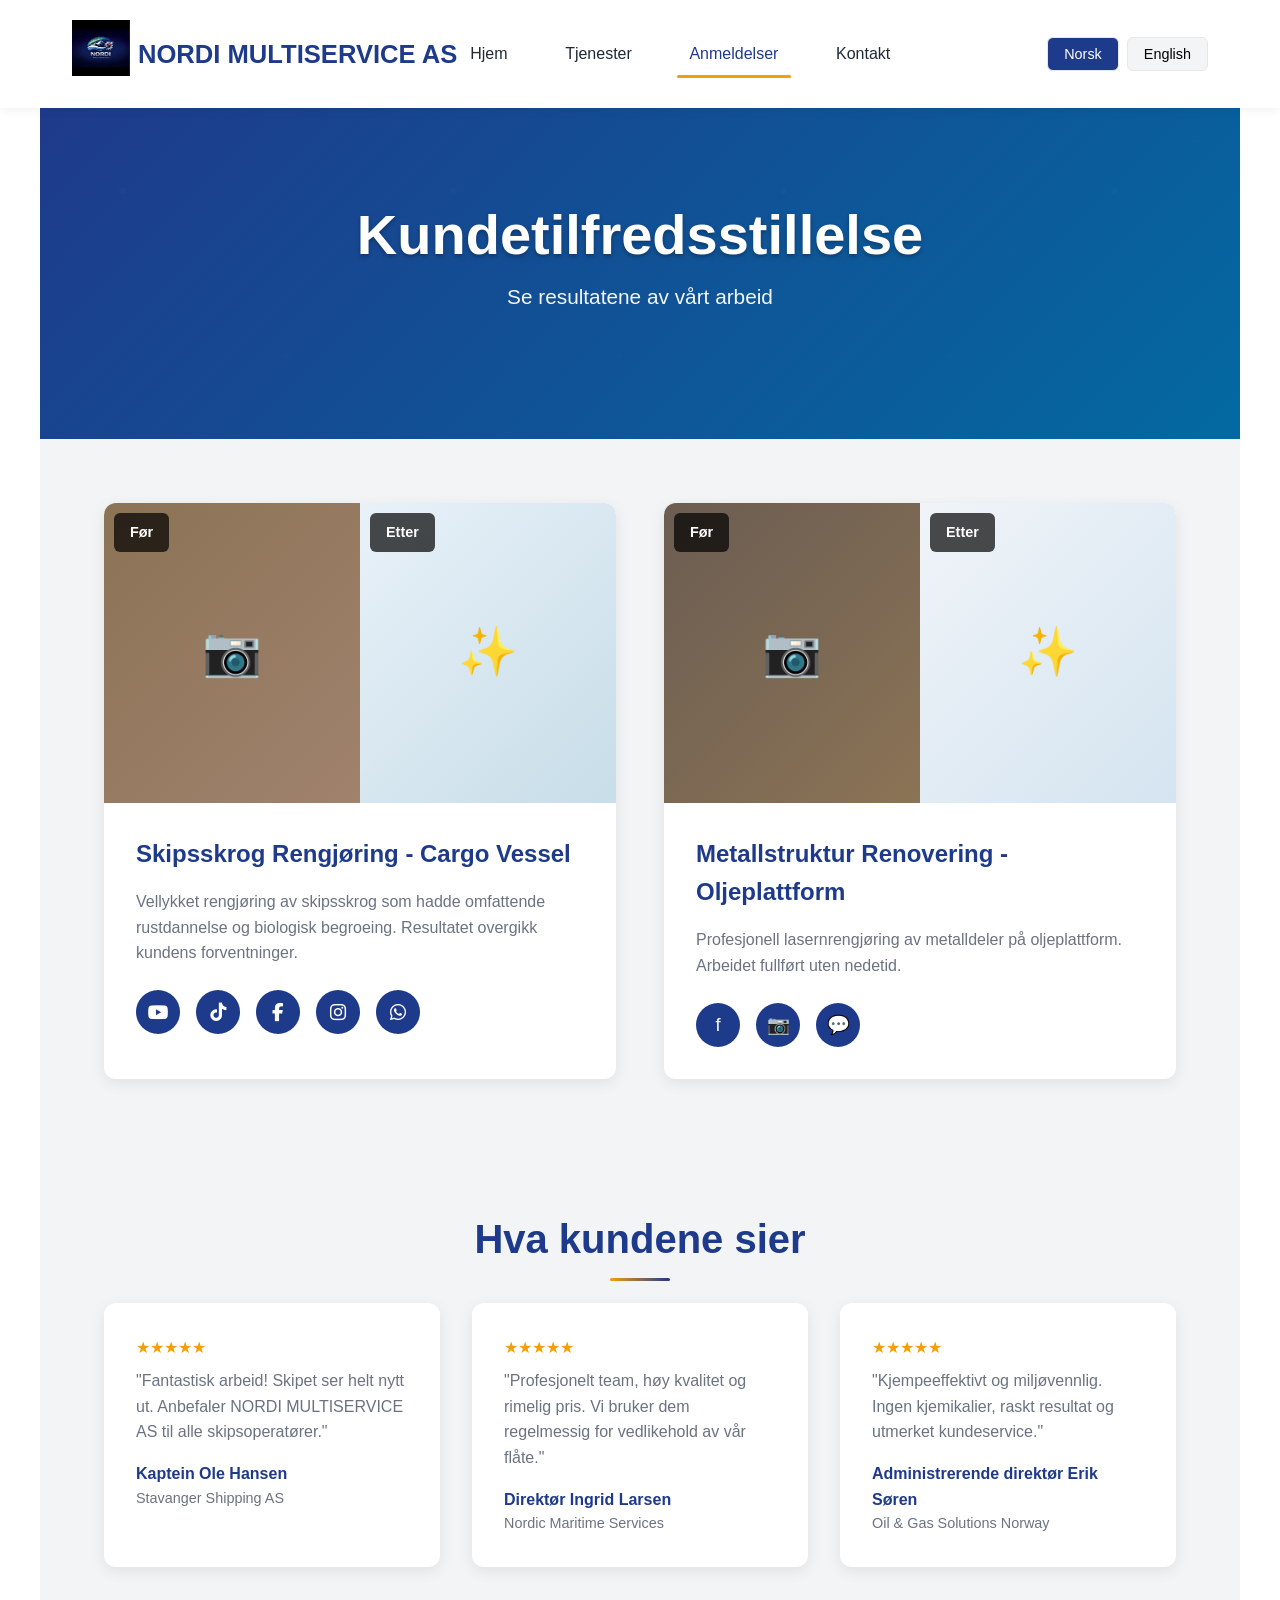
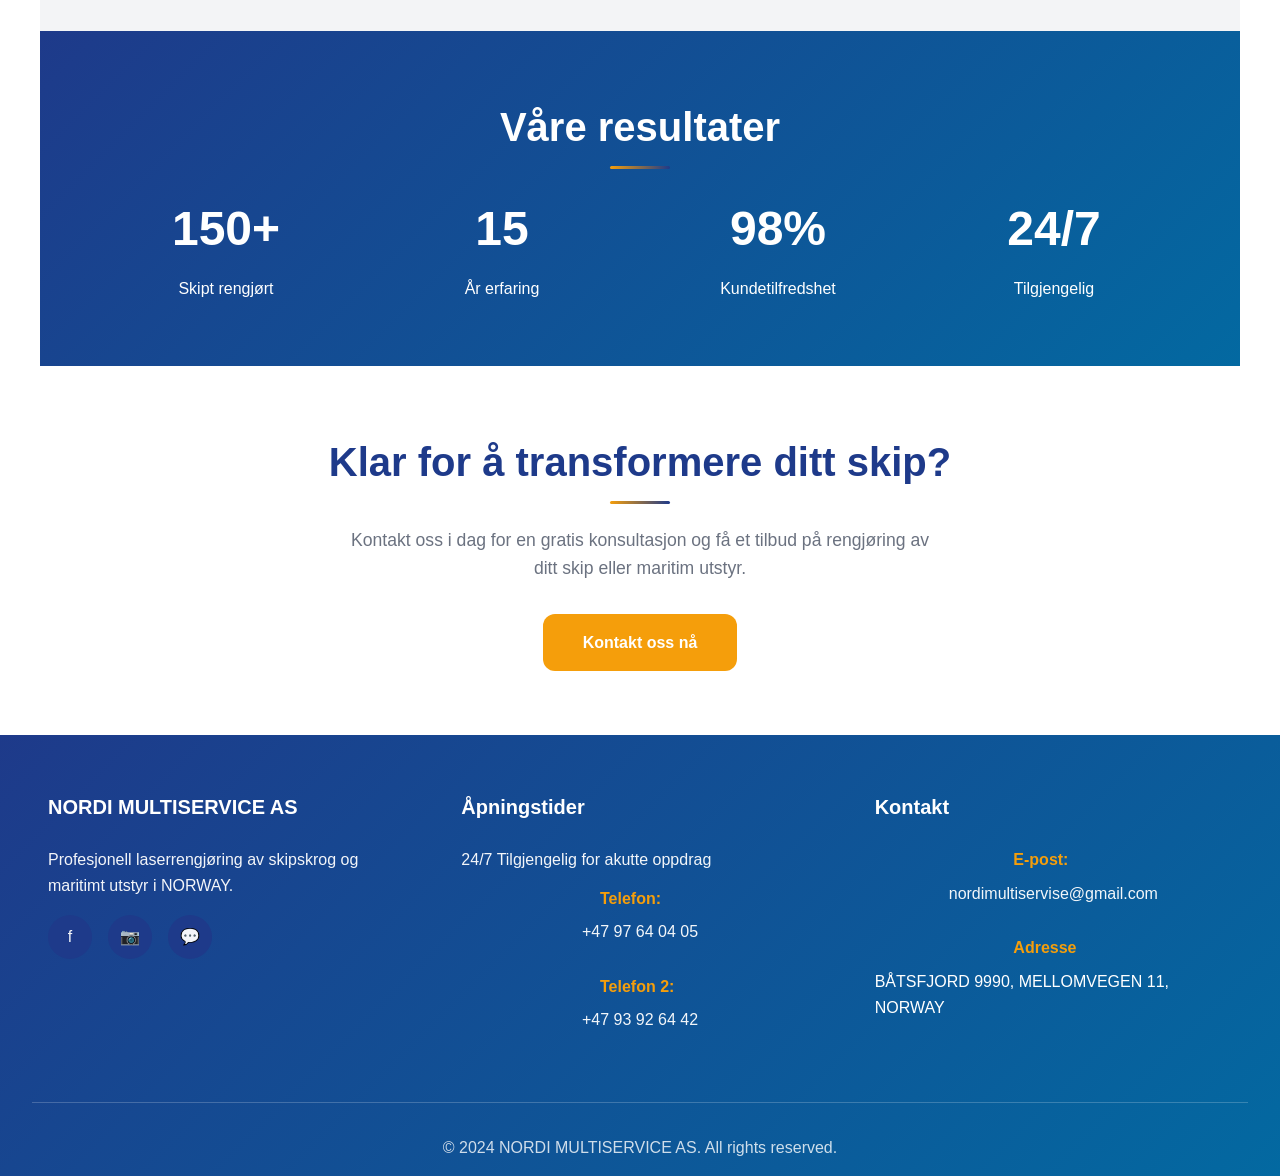
==== commit 9cfa3886: "Update: brand to NORDI MULTISERVICE AS, contact info, translations (nb/en), responsive images, socia" ====
--- a/pages/reviews.html
+++ b/pages/reviews.html
@@ -1,11 +1,12 @@
 <!DOCTYPE html>
-<html lang="no">
+<html lang="nb">
 <head>
   <meta charset="UTF-8">
   <meta name="viewport" content="width=device-width, initial-scale=1.0">
-  <meta name="description" content="NORDI MULTISERVICE - Отзывы клиентов и примеры работ">
-  <title>Відгуки - NORDI MULTISERVICE</title>
+  <meta name="description" content="NORDI MULTISERVICE - Kundereferanser og eksempler">
+  <title>Відгуки - NORDI MULTISERVICE AS</title>
   <link rel="stylesheet" href="../css/style.css">
+  <link rel="stylesheet" href="https://cdnjs.cloudflare.com/ajax/libs/font-awesome/6.4.0/css/all.min.css">
   <link rel="icon" type="image/png" href="../images/image.png">
 </head>
 <body>
@@ -13,8 +14,11 @@
   <header>
     <nav>
       <a href="../index.html" class="logo">
-        <img src="../images/image.png" alt="NORDI MULTISERVICE Logo" style="height: 50px; width: auto;">
-        <span>NORDI</span>
+        <picture>
+          <source type="image/webp" srcset="../images/image-150w.webp 150w, ../images/image-300w.webp 300w, ../images/image@2x.webp 600w" sizes="(max-width:480px) 35px, (max-width:768px) 50px, 60px">
+          <img src="../images/image-150w.png" srcset="../images/image-150w.png 150w, ../images/image-300w.png 300w, ../images/image@2x.png 600w" alt="NORDI MULTISERVICE Logo" loading="lazy">
+        </picture>
+        <span>NORDI MULTISERVICE AS</span>
       </a>
       
       <ul class="nav-links">
@@ -25,15 +29,15 @@
       </ul>
       
       <div class="lang-switcher">
-        <button class="lang-btn active" data-lang="no">Norsk</button>
+        <button class="lang-btn active" data-lang="nb">Norsk</button>
         <button class="lang-btn" data-lang="en">English</button>
       </div>
       
-      <div class="hamburger">
+      <button class="hamburger" type="button" aria-label="Відкрити меню" aria-expanded="false">
         <span></span>
         <span></span>
         <span></span>
-      </div>
+      </button>
     </nav>
   </header>
 
@@ -65,9 +69,11 @@
             <h3 data-translate="review_1_title">Skipsskrog Rengjøring - Cargo Vessel</h3>
             <p data-translate="review_1_desc">Vellykket rengjøring av skipsskrog som hadde omfattende rustdannelse og biologisk begroeing. Resultatet overgikk kundens forventninger.</p>
             <div class="social-links">
-              <a href="https://facebook.com/nordimultiservice" target="_blank" class="social-link" title="Dele på Facebook">f</a>
-              <a href="https://instagram.com/nordimultiservice" target="_blank" class="social-link" title="Dele på Instagram">📷</a>
-              <a href="https://wa.me/4799999999" target="_blank" class="social-link" title="Del på WhatsApp">💬</a>
+                <a href="https://www.youtube.com" target="_blank" rel="noopener noreferrer" class="social-link" title="YouTube" aria-label="YouTube"><i class="fa-brands fa-youtube"></i></a>
+                <a href="https://www.tiktok.com" target="_blank" rel="noopener noreferrer" class="social-link" title="TikTok" aria-label="TikTok"><i class="fa-brands fa-tiktok"></i></a>
+                <a href="https://facebook.com/nordimultiservice" target="_blank" rel="noopener noreferrer" class="social-link" title="Facebook" aria-label="Facebook"><i class="fa-brands fa-facebook-f"></i></a>
+                <a href="https://instagram.com/nordimultiservice" target="_blank" rel="noopener noreferrer" class="social-link" title="Instagram" aria-label="Instagram"><i class="fa-brands fa-instagram"></i></a>
+                <a href="https://wa.me/4797640405" target="_blank" rel="noopener noreferrer" class="social-link" title="WhatsApp" aria-label="WhatsApp"><i class="fa-brands fa-whatsapp"></i></a>
             </div>
           </div>
         </div>
@@ -90,7 +96,7 @@
             <div class="social-links">
               <a href="https://facebook.com/nordimultiservice" target="_blank" class="social-link" title="Dele på Facebook">f</a>
               <a href="https://instagram.com/nordimultiservice" target="_blank" class="social-link" title="Dele på Instagram">📷</a>
-              <a href="https://wa.me/4799999999" target="_blank" class="social-link" title="Del på WhatsApp">💬</a>
+                <a href="https://wa.me/4797640405" target="_blank" class="social-link" title="Del på WhatsApp">💬</a>
             </div>
           </div>
         </div>
@@ -105,7 +111,7 @@
       <div style="display: grid; grid-template-columns: repeat(auto-fit, minmax(300px, 1fr)); gap: 2rem;">
         <div style="background-color: white; padding: 2rem; border-radius: 12px; box-shadow: 0 4px 15px rgba(0,0,0,0.08);">
           <div style="color: #f59e0b; margin-bottom: 0.5rem;">★★★★★</div>
-          <p style="margin-bottom: 1rem; color: #6b7280;">"Fantastisk arbeid! Skipet ser helt nytt ut. Anbefaler NORDI MULTISERVICE til alle skipsoperatører."</p>
+          <p style="margin-bottom: 1rem; color: #6b7280;">"Fantastisk arbeid! Skipet ser helt nytt ut. Anbefaler NORDI MULTISERVICE AS til alle skipsoperatører."</p>
           <strong style="color: #1e3a8a;">Kaptein Ole Hansen</strong>
           <p style="font-size: 0.9rem; color: #6b7280;">Stavanger Shipping AS</p>
         </div>
@@ -165,12 +171,12 @@
   <footer>
     <div class="footer-content">
       <div class="footer-section">
-        <h3 data-translate="company_name">NORDI MULTISERVICE</h3>
-        <p>Profesjonell lasernrengjøring av skipsskrog og maritim utstyr i Norge.</p>
+        <h3 data-translate="company_name">NORDI MULTISERVICE AS</h3>
+        <p>Profesjonell laserrengjøring av skipskrog og maritimt utstyr i NORWAY.</p>
         <div class="social-links">
           <a href="https://facebook.com/nordimultiservice" target="_blank" class="social-link" title="Facebook">f</a>
           <a href="https://instagram.com/nordimultiservice" target="_blank" class="social-link" title="Instagram">📷</a>
-          <a href="https://wa.me/4799999999" target="_blank" class="social-link" title="WhatsApp">💬</a>
+          <a href="https://wa.me/4797640405" target="_blank" class="social-link" title="WhatsApp">💬</a>
         </div>
       </div>
 
@@ -179,7 +185,11 @@
         <p data-translate="hours_text">24/7 Tilgjengelig for akutte oppdrag</p>
         <div class="contact-info">
           <strong>Telefon:</strong>
-          <a href="tel:+4799999999">+47 99 999 999</a>
+          <a href="tel:+4797640405">+47 97 64 04 05</a>
+        </div>
+        <div class="contact-info">
+          <strong>Telefon 2:</strong>
+          <a href="tel:+4793926442">+47 93 92 64 42</a>
         </div>
       </div>
 
@@ -187,21 +197,21 @@
         <h3 data-translate="contact">Kontakt</h3>
         <div class="contact-info">
           <strong>E-post:</strong>
-          <a href="mailto:info@nordimultiservice.no">info@nordimultiservice.no</a>
+          <a href="mailto:nordimultiservise@gmail.com">nordimultiservise@gmail.com</a>
         </div>
         <div class="contact-info">
           <strong data-translate="address">Adresse:</strong>
-          <span>Stavanger, Norway</span>
+          <span>BÅTSFJORD 9990, MELLOMVEGEN 11, NORWAY</span>
         </div>
       </div>
     </div>
 
     <div class="footer-bottom">
-      <p>&copy; 2024 NORDI MULTISERVICE. All rights reserved.</p>
+      <p>&copy; 2024 NORDI MULTISERVICE AS. All rights reserved.</p>
     </div>
   </footer>
 
-  <script src="../js/translations.js"></script>
-  <script src="../js/main.js"></script>
+  <script src="../js/translations.js?v=2"></script>
+  <script src="../js/main.js?v=2"></script>
 </body>
 </html>
--- a/css/style.css
+++ b/css/style.css
@@ -1,4 +1,4 @@
-/* NORDI MULTISERVICE - Main Stylesheet */
+/* NORDI MULTISERVICE AS - Main Stylesheet */
 
 :root {
   --primary-color: #1e3a8a;
@@ -36,18 +36,25 @@
 
 /* HEADER & NAVIGATION */
 header {
-  background-color: var(--white);
-  box-shadow: 0 2px 10px rgba(0, 0, 0, 0.1);
+  background-color: rgba(255, 255, 255, 0.97);
+  backdrop-filter: blur(4px);
+  box-shadow: 0 2px 10px rgba(0, 0, 0, 0.06);
   position: sticky;
   top: 0;
   z-index: 1000;
+  transition: background-color 0.2s ease, box-shadow 0.2s ease;
+}
+
+header.scrolled {
+  background-color: rgba(255, 255, 255, 1);
+  box-shadow: 0 8px 30px rgba(0, 0, 0, 0.12);
 }
 
 nav {
   display: flex;
   justify-content: space-between;
   align-items: center;
-  padding: 1rem 2rem;
+  padding: 1.25rem 2rem;
   max-width: 1200px;
   margin: 0 auto;
   width: 100%;
@@ -61,11 +68,11 @@
   text-decoration: none;
   color: var(--primary-color);
   font-weight: bold;
-  font-size: 1.5rem;
+  font-size: 1.6rem;
 }
 
 .logo img {
-  height: 50px;
+  height: 56px;
   width: auto;
 }
 
@@ -74,7 +81,10 @@
   gap: 2rem;
   align-items: center;
   list-style: none;
-}
+  min-width: 0; /* allow flex children to shrink and avoid overflow */
+}
+
+.nav-links li { min-width: 0; }
 
 .nav-links a {
   text-decoration: none;
@@ -82,6 +92,45 @@
   font-weight: 500;
   transition: var(--transition);
   position: relative;
+  padding: 0.5rem 0.8rem;
+}
+
+/* Contact panel styling (homepage) */
+.contact-panel {
+  background-color: var(--white);
+  padding: 1.6rem;
+  border-radius: 12px;
+  box-shadow: 0 10px 30px rgba(2,6,23,0.06);
+}
+
+.contact-lead {
+  font-size: 1.05rem;
+  color: var(--dark-text);
+  margin-bottom: 1rem;
+}
+
+.contact-details {
+  display: flex;
+  flex-direction: column;
+  gap: 0.75rem;
+}
+
+.contact-line {
+  display: flex;
+  align-items: center;
+  gap: 0.75rem;
+  font-size: 1.05rem;
+  color: var(--dark-text);
+}
+
+.contact-line i {
+  color: var(--primary-color);
+  font-size: 1.25rem;
+}
+
+.contact-line strong {
+  color: var(--accent-color);
+  min-width: 90px;
 }
 
 .nav-links a:hover {
@@ -91,22 +140,58 @@
 .nav-links a::after {
   content: '';
   position: absolute;
-  bottom: -5px;
+  bottom: -8px;
   left: 0;
   width: 0;
-  height: 2px;
+  height: 3px;
   background-color: var(--accent-color);
-  transition: width 0.3s ease;
-}
-
-.nav-links a:hover::after {
+  border-radius: 2px;
+  transition: width 0.28s ease, opacity 0.2s ease;
+  opacity: 0;
+}
+
+.nav-links a:hover::after,
+.nav-links a:focus::after,
+.nav-links a.active::after {
   width: 100%;
+  opacity: 1;
+}
+
+.nav-links a.active {
+  color: var(--primary-color);
+}
+
+/* Remove underline for Contact link when active on home page */
+.nav-links a[href="#contact"].active::after {
+  width: 0 !important;
+  opacity: 0 !important;
+  display: none !important;
+}
+
+/* Keep Contact text neutral on home (no highlight) */
+.nav-links a[href="#contact"].active {
+  color: var(--dark-text) !important;
+  font-weight: 600;
+}
+
+/* Fully neutral Contact when active: no hover/focus accent */
+.nav-links a[href="#contact"].active {
+  color: var(--dark-text) !important;
+  font-weight: 600;
+  text-decoration: none !important;
+}
+
+.nav-links a[href="#contact"].active:hover,
+.nav-links a[href="#contact"].active:focus {
+  color: var(--dark-text) !important;
+  background: transparent !important;
 }
 
 .lang-switcher {
   display: flex;
   gap: 0.5rem;
   align-items: center;
+  margin-left: auto;
 }
 
 .lang-btn {
@@ -280,8 +365,8 @@
 }
 
 .about-image img {
-  max-width: 260px;
-  width: auto;
+  max-width: 140px;
+  width: 100%;
   height: auto;
   display: block;
   margin: 0 auto;
@@ -383,6 +468,7 @@
   cursor: pointer;
   font-size: 0.9rem;
   flex-shrink: 0;
+  margin-left: auto;
 }
 
 .order-btn:hover {
@@ -480,7 +566,14 @@
 
 .social-link:hover {
   background-color: var(--accent-color);
-  transform: rotate(15deg);
+  transform: translateY(-4px);
+  box-shadow: 0 8px 20px rgba(0, 0, 0, 0.12);
+}
+
+.social-link:focus {
+  outline: none;
+  box-shadow: 0 0 0 3px rgba(30, 58, 138, 0.12);
+  transform: translateY(-3px);
 }
 
 /* CONTACT SECTION */
@@ -521,32 +614,78 @@
 
 .contact-form {
   background-color: var(--white);
-  padding: 2rem;
+  padding: 2.75rem;
   border-radius: var(--border-radius);
-  box-shadow: 0 4px 15px rgba(0, 0, 0, 0.08);
+  box-shadow: 0 14px 40px rgba(2, 6, 23, 0.10);
+}
+
+.contact-form .form-group {
+  display: flex;
+  flex-direction: column;
+  gap: 0.5rem;
+  margin-bottom: 1rem;
+}
+
+.contact-form label {
+  display: block;
+  margin-bottom: 0.5rem;
+  color: var(--dark-text);
+  font-weight: 700;
+  font-size: 1.1rem;
 }
 
 .contact-form input,
 .contact-form textarea {
   width: 100%;
-  padding: 0.8rem;
+  padding: 1.05rem 1.15rem;
   margin-bottom: 1rem;
-  border: 1px solid #e5e7eb;
-  border-radius: 6px;
-  font-size: 1rem;
+  border: 1px solid #7a8792;
+  border-radius: 10px;
+  font-size: 1.1rem;
   transition: var(--transition);
+  background-color: #ffffff;
+  color: var(--dark-text);
+  box-shadow: inset 0 1px 0 rgba(0,0,0,0.03);
+}
+
+.contact-form input::placeholder,
+.contact-form textarea::placeholder {
+  color: #6b7280;
 }
 
 .contact-form input:focus,
 .contact-form textarea:focus {
   outline: none;
   border-color: var(--primary-color);
-  box-shadow: 0 0 0 3px rgba(30, 58, 138, 0.1);
+  box-shadow: 0 0 0 6px rgba(30, 58, 138, 0.14);
 }
 
 .contact-form textarea {
   resize: vertical;
   min-height: 120px;
+}
+
+/* Submit button styling for contact form */
+.contact-form .submit-btn {
+  display: block;
+  margin-left: auto;
+  background-color: var(--primary-color);
+  color: var(--white);
+  border: none;
+  padding: 1rem 1.25rem;
+  border-radius: 10px;
+  cursor: pointer;
+  font-weight: 700;
+  font-size: 1.05rem;
+  transition: var(--transition);
+}
+
+.contact-form .submit-btn:hover,
+.contact-form .submit-btn:focus {
+  background-color: var(--secondary-color);
+  transform: translateY(-2px);
+  box-shadow: 0 8px 20px rgba(2, 6, 23, 0.08);
+  outline: none;
 }
 
 /* FOOTER */
@@ -614,10 +753,69 @@
   color: rgba(255, 255, 255, 0.8);
 }
 
+/* Footer improvements: spacing, contrast and responsive layout */
+.footer {
+  padding: 4rem 2rem 2rem;
+}
+
+.footer-content {
+  gap: 2.5rem;
+}
+
+.footer-section {
+  padding: 0.5rem 0.5rem;
+}
+
+.footer-section h3 {
+  font-size: 1.25rem;
+  font-weight: 700;
+}
+
+.footer-section p,
+.footer-section a {
+  color: rgba(255,255,255,0.95);
+  font-size: 1rem;
+}
+
+.footer-section .contact-info {
+  display: flex;
+  flex-direction: column;
+  gap: 0.5rem;
+}
+
+.footer-section .contact-info a {
+  color: rgba(255,255,255,0.95);
+  text-decoration: none;
+}
+
+.footer-section .social-links {
+  margin-top: 1rem;
+  justify-content: flex-start;
+}
+
+.social-link {
+  width: 44px;
+  height: 44px;
+  font-size: 1.15rem;
+}
+
+/* Responsive footer tweaks */
+@media (max-width: 768px) {
+  .footer-content {
+    grid-template-columns: 1fr;
+  }
+  .social-links {
+    justify-content: center;
+  }
+  .map-container {
+    height: 220px;
+  }
+}
+
 /* RESPONSIVE DESIGN */
 @media (max-width: 768px) {
   nav {
-    padding: 1rem;
+    padding: 1rem 1.5rem;
     position: relative;
     flex-wrap: wrap;
     justify-content: space-between;
@@ -626,6 +824,10 @@
   .logo {
     order: 1;
     flex: 1;
+  }
+
+  .logo img {
+    height: 48px;
   }
 
   .lang-switcher {
@@ -712,8 +914,7 @@
   .nav-links a:last-child {
     border-bottom: none;
   }
-  }
-
+ 
   .lang-btn {
     padding: 0.4rem 0.8rem;
     font-size: 0.8rem;
@@ -1033,3 +1234,12 @@
     opacity: 1;
   }
 }
+
+/* Fix: ensure before-after images scale properly on small screens */
+@media (max-width: 768px) {
+  .before-after-image img {
+    height: auto;
+    width: 100%;
+    object-fit: cover;
+  }
+}
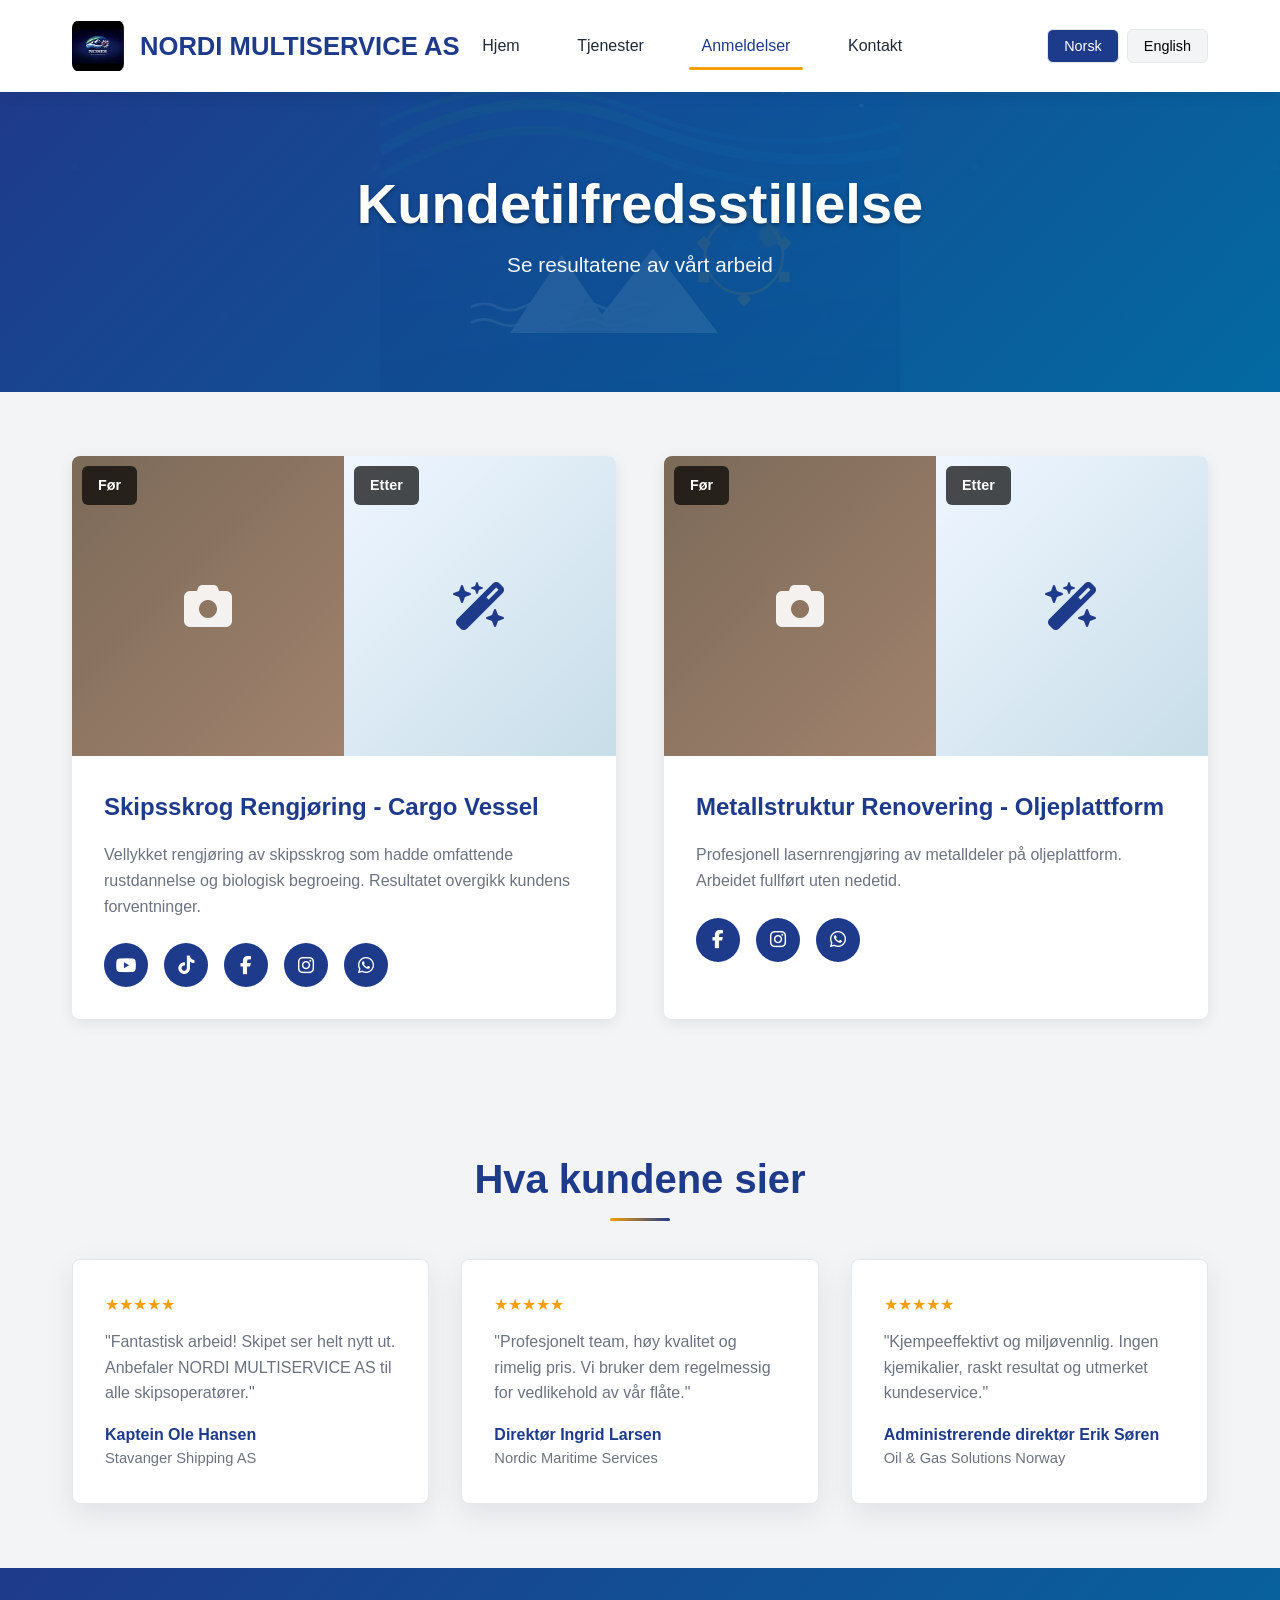
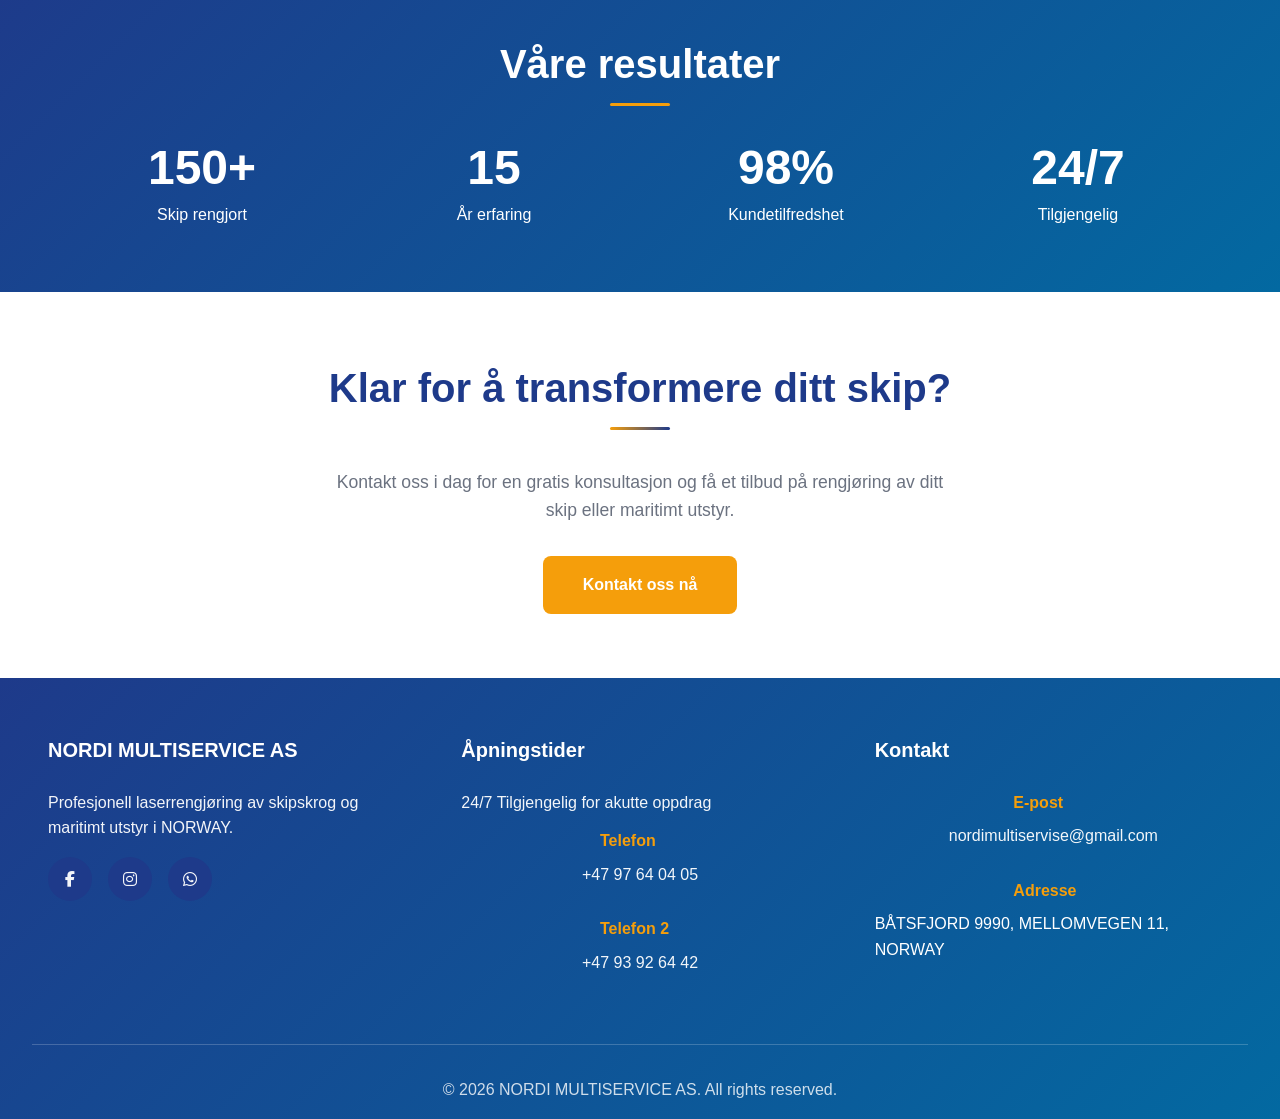
==== commit 30ef4acf: "Add files via upload" ====
--- a/pages/reviews.html
+++ b/pages/reviews.html
@@ -1,217 +1,256 @@
-<!DOCTYPE html>
-<html lang="nb">
+<!DOCTYPE html>
+<html lang="nb">
 <head>
   <meta charset="UTF-8">
   <meta name="viewport" content="width=device-width, initial-scale=1.0">
-  <meta name="description" content="NORDI MULTISERVICE - Kundereferanser og eksempler">
-  <title>Відгуки - NORDI MULTISERVICE AS</title>
+  <meta name="description" content="Se kundereferanser, resultater og eksempler på laserrengjøring fra NORDI MULTISERVICE AS i Norge.">
+  <meta name="robots" content="index, follow">
+  <meta name="theme-color" content="#1e3a8a">
+  <meta property="og:type" content="website">
+  <meta property="og:locale" content="nb_NO">
+  <meta property="og:site_name" content="NORDI MULTISERVICE AS">
+  <meta property="og:title" content="Anmeldelser - NORDI MULTISERVICE AS">
+  <meta property="og:description" content="Kundereferanser og resultater fra profesjonell laserrengjøring og maritimt vedlikehold.">
+  <meta property="og:url" content="https://nordimultiservice.no/pages/reviews.html">
+  <meta property="og:image" content="https://nordimultiservice.no/images/image.webp">
+  <meta name="twitter:card" content="summary_large_image">
+  <meta name="twitter:title" content="Anmeldelser - NORDI MULTISERVICE AS">
+  <meta name="twitter:description" content="Kundereferanser og resultater fra profesjonell laserrengjøring og maritimt vedlikehold.">
+  <meta name="twitter:image" content="https://nordimultiservice.no/images/image.webp">
+  <title data-translate="reviews_page_title">Anmeldelser - NORDI MULTISERVICE AS</title>
+  <link rel="canonical" href="https://nordimultiservice.no/pages/reviews.html">
+  <link rel="alternate" hreflang="nb" href="https://nordimultiservice.no/pages/reviews.html">
+  <link rel="alternate" hreflang="en" href="https://nordimultiservice.no/pages/reviews.html">
+  <link rel="manifest" href="../site.webmanifest">
+  <link rel="apple-touch-icon" href="../images/image-150w.png">
+  <link rel="preconnect" href="https://cdnjs.cloudflare.com" crossorigin>
   <link rel="stylesheet" href="../css/style.css">
   <link rel="stylesheet" href="https://cdnjs.cloudflare.com/ajax/libs/font-awesome/6.4.0/css/all.min.css">
   <link rel="icon" type="image/png" href="../images/image.png">
+  <script type="application/ld+json">
+    {
+      "@context": "https://schema.org",
+      "@type": "BreadcrumbList",
+      "itemListElement": [
+        {
+          "@type": "ListItem",
+          "position": 1,
+          "name": "Hjem",
+          "item": "https://nordimultiservice.no/"
+        },
+        {
+          "@type": "ListItem",
+          "position": 2,
+          "name": "Anmeldelser",
+          "item": "https://nordimultiservice.no/pages/reviews.html"
+        }
+      ]
+    }
+  </script>
 </head>
-<body>
-  <!-- HEADER -->
-  <header>
-    <nav>
-      <a href="../index.html" class="logo">
-        <picture>
-          <source type="image/webp" srcset="../images/image-150w.webp 150w, ../images/image-300w.webp 300w, ../images/image@2x.webp 600w" sizes="(max-width:480px) 35px, (max-width:768px) 50px, 60px">
-          <img src="../images/image-150w.png" srcset="../images/image-150w.png 150w, ../images/image-300w.png 300w, ../images/image@2x.png 600w" alt="NORDI MULTISERVICE Logo" loading="lazy">
-        </picture>
-        <span>NORDI MULTISERVICE AS</span>
-      </a>
-      
-      <ul class="nav-links">
-        <li><a href="../index.html" data-translate="home">Hjem</a></li>
-        <li><a href="services.html" data-translate="services">Tjenester</a></li>
-        <li><a href="reviews.html" data-translate="reviews">Anmeldelser</a></li>
-        <li><a href="../index.html#contact" data-translate="contact">Kontakt</a></li>
-      </ul>
-      
-      <div class="lang-switcher">
-        <button class="lang-btn active" data-lang="nb">Norsk</button>
-        <button class="lang-btn" data-lang="en">English</button>
-      </div>
-      
-      <button class="hamburger" type="button" aria-label="Відкрити меню" aria-expanded="false">
-        <span></span>
-        <span></span>
-        <span></span>
-      </button>
-    </nav>
-  </header>
-
-  <!-- HERO SECTION -->
-  <section class="hero" style="background: linear-gradient(135deg, #1e3a8a 0%, #0369a1 100%); min-height: 300px;">
-    <div class="hero-content">
-      <h1 data-translate="reviews_title">Kundetilfredsstillelse</h1>
-      <p>Se resultatene av vårt arbeid</p>
-    </div>
-  </section>
-
-  <!-- REVIEWS SECTION -->
-  <section class="reviews-section">
-    <div class="container">
-      <div class="reviews-grid">
-        <!-- REVIEW 1 -->
-        <div class="review-card">
-          <div class="before-after">
-            <div class="before-after-image">
-              <div style="width: 100%; height: 100%; background: linear-gradient(135deg, #8b7355 0%, #a0826d 100%); display: flex; align-items: center; justify-content: center; font-size: 3rem;">📷</div>
-              <div class="before-after-label" data-translate="before">Før</div>
-            </div>
-            <div class="before-after-image">
-              <div style="width: 100%; height: 100%; background: linear-gradient(135deg, #e8f1f8 0%, #c7dde8 100%); display: flex; align-items: center; justify-content: center; font-size: 3rem;">✨</div>
-              <div class="before-after-label" data-translate="after">Etter</div>
+<body>
+  <!-- HEADER -->
+  <header>
+    <nav>
+      <a href="../index.html" class="logo">
+        <picture>
+          <source type="image/webp" srcset="../images/image-150w.webp 150w, ../images/image-300w.webp 300w, ../images/image@2x.webp 600w" sizes="(max-width:480px) 35px, (max-width:768px) 50px, 60px">
+          <img src="../images/image-150w.png" srcset="../images/image-150w.png 150w, ../images/image-300w.png 300w, ../images/image@2x.png 600w" alt="NORDI MULTISERVICE AS logo" width="52" height="52">
+        </picture>
+        <span>NORDI MULTISERVICE AS</span>
+      </a>
+      
+      <ul class="nav-links">
+        <li><a href="../index.html" data-translate="home">Hjem</a></li>
+        <li><a href="services.html" data-translate="services">Tjenester</a></li>
+        <li><a href="reviews.html" data-translate="reviews">Anmeldelser</a></li>
+        <li><a href="../index.html#contact" data-translate="contact">Kontakt</a></li>
+      </ul>
+      
+      <div class="lang-switcher">
+        <button class="lang-btn active" data-lang="nb">Norsk</button>
+        <button class="lang-btn" data-lang="en">English</button>
+      </div>
+      
+      <button class="hamburger" type="button" aria-label="Åpne meny" aria-expanded="false">
+        <span></span>
+        <span></span>
+        <span></span>
+      </button>
+    </nav>
+  </header>
+
+  <!-- HERO SECTION -->
+  <section class="hero page-hero">
+    <div class="hero-content">
+      <h1 data-translate="reviews_title">Kundetilfredsstillelse</h1>
+      <p data-translate="reviews_hero_subtitle">Se resultatene av vårt arbeid</p>
+    </div>
+  </section>
+
+  <!-- REVIEWS SECTION -->
+  <section class="reviews-section">
+    <div class="container">
+      <div class="reviews-grid">
+        <!-- REVIEW 1 -->
+        <div class="review-card">
+          <div class="before-after">
+            <div class="before-after-image">
+              <div class="result-placeholder result-before"><i class="fas fa-camera" aria-hidden="true"></i></div>
+              <div class="before-after-label" data-translate="before">Før</div>
+            </div>
+            <div class="before-after-image">
+              <div class="result-placeholder result-after"><i class="fas fa-wand-magic-sparkles" aria-hidden="true"></i></div>
+              <div class="before-after-label" data-translate="after">Etter</div>
+            </div>
+          </div>
+          <div class="review-content">
+            <h3 data-translate="review_1_title">Skipsskrog Rengjøring - Cargo Vessel</h3>
+            <p data-translate="review_1_desc">Vellykket rengjøring av skipsskrog som hadde omfattende rustdannelse og biologisk begroeing. Resultatet overgikk kundens forventninger.</p>
+            <div class="social-links">
+                <a href="https://www.youtube.com" target="_blank" rel="noopener noreferrer" class="social-link" title="YouTube" aria-label="YouTube"><i class="fa-brands fa-youtube"></i></a>
+                <a href="https://www.tiktok.com" target="_blank" rel="noopener noreferrer" class="social-link" title="TikTok" aria-label="TikTok"><i class="fa-brands fa-tiktok"></i></a>
+                <a href="https://facebook.com/nordimultiservice" target="_blank" rel="noopener noreferrer" class="social-link" title="Facebook" aria-label="Facebook"><i class="fa-brands fa-facebook-f"></i></a>
+                <a href="https://instagram.com/nordimultiservice" target="_blank" rel="noopener noreferrer" class="social-link" title="Instagram" aria-label="Instagram"><i class="fa-brands fa-instagram"></i></a>
+                <a href="https://wa.me/4797640405" target="_blank" rel="noopener noreferrer" class="social-link" title="WhatsApp" aria-label="WhatsApp"><i class="fa-brands fa-whatsapp"></i></a>
+            </div>
+          </div>
+        </div>
+
+        <!-- REVIEW 2 -->
+        <div class="review-card">
+          <div class="before-after">
+            <div class="before-after-image">
+              <div class="result-placeholder result-before"><i class="fas fa-camera" aria-hidden="true"></i></div>
+              <div class="before-after-label" data-translate="before">Før</div>
+            </div>
+            <div class="before-after-image">
+              <div class="result-placeholder result-after"><i class="fas fa-wand-magic-sparkles" aria-hidden="true"></i></div>
+              <div class="before-after-label" data-translate="after">Etter</div>
+            </div>
+          </div>
+          <div class="review-content">
+            <h3 data-translate="review_2_title">Metallstruktur Renovering - Oljeplattform</h3>
+            <p data-translate="review_2_desc">Profesjonell lasernrengjøring av metalldeler på oljeplattform. Arbeidet fullført uten nedetid.</p>
+            <div class="social-links">
+              <a href="https://facebook.com/nordimultiservice" target="_blank" rel="noopener noreferrer" class="social-link" title="Facebook" aria-label="Facebook"><i class="fa-brands fa-facebook-f"></i></a>
+              <a href="https://instagram.com/nordimultiservice" target="_blank" rel="noopener noreferrer" class="social-link" title="Instagram" aria-label="Instagram"><i class="fa-brands fa-instagram"></i></a>
+              <a href="https://wa.me/4797640405" target="_blank" rel="noopener noreferrer" class="social-link" title="WhatsApp" aria-label="WhatsApp"><i class="fa-brands fa-whatsapp"></i></a>
             </div>
           </div>
-          <div class="review-content">
-            <h3 data-translate="review_1_title">Skipsskrog Rengjøring - Cargo Vessel</h3>
-            <p data-translate="review_1_desc">Vellykket rengjøring av skipsskrog som hadde omfattende rustdannelse og biologisk begroeing. Resultatet overgikk kundens forventninger.</p>
-            <div class="social-links">
-                <a href="https://www.youtube.com" target="_blank" rel="noopener noreferrer" class="social-link" title="YouTube" aria-label="YouTube"><i class="fa-brands fa-youtube"></i></a>
-                <a href="https://www.tiktok.com" target="_blank" rel="noopener noreferrer" class="social-link" title="TikTok" aria-label="TikTok"><i class="fa-brands fa-tiktok"></i></a>
-                <a href="https://facebook.com/nordimultiservice" target="_blank" rel="noopener noreferrer" class="social-link" title="Facebook" aria-label="Facebook"><i class="fa-brands fa-facebook-f"></i></a>
-                <a href="https://instagram.com/nordimultiservice" target="_blank" rel="noopener noreferrer" class="social-link" title="Instagram" aria-label="Instagram"><i class="fa-brands fa-instagram"></i></a>
-                <a href="https://wa.me/4797640405" target="_blank" rel="noopener noreferrer" class="social-link" title="WhatsApp" aria-label="WhatsApp"><i class="fa-brands fa-whatsapp"></i></a>
-            </div>
-          </div>
-        </div>
-
-        <!-- REVIEW 2 -->
-        <div class="review-card">
-          <div class="before-after">
-            <div class="before-after-image">
-              <div style="width: 100%; height: 100%; background: linear-gradient(135deg, #6b5d52 0%, #8b7355 100%); display: flex; align-items: center; justify-content: center; font-size: 3rem;">📷</div>
-              <div class="before-after-label" data-translate="before">Før</div>
-            </div>
-            <div class="before-after-image">
-              <div style="width: 100%; height: 100%; background: linear-gradient(135deg, #f0f4f8 0%, #d4e4f0 100%); display: flex; align-items: center; justify-content: center; font-size: 3rem;">✨</div>
-              <div class="before-after-label" data-translate="after">Etter</div>
-            </div>
-          </div>
-          <div class="review-content">
-            <h3 data-translate="review_2_title">Metallstruktur Renovering - Oljeplattform</h3>
-            <p data-translate="review_2_desc">Profesjonell lasernrengjøring av metalldeler på oljeplattform. Arbeidet fullført uten nedetid.</p>
-            <div class="social-links">
-              <a href="https://facebook.com/nordimultiservice" target="_blank" class="social-link" title="Dele på Facebook">f</a>
-              <a href="https://instagram.com/nordimultiservice" target="_blank" class="social-link" title="Dele på Instagram">📷</a>
-                <a href="https://wa.me/4797640405" target="_blank" class="social-link" title="Del på WhatsApp">💬</a>
-            </div>
-          </div>
+        </div>
+      </div>
+    </div>
+  </section>
+
+  <!-- CLIENT TESTIMONIALS -->
+  <section class="section-muted">
+    <div class="container">
+      <h2 data-translate="testimonials_title">Hva kundene sier</h2>
+      <div class="testimonial-grid">
+        <div class="testimonial-card">
+          <div class="stars" aria-label="5 av 5 stjerner">★★★★★</div>
+          <p data-translate="testimonial_quote_1">"Fantastisk arbeid! Skipet ser helt nytt ut. Anbefaler NORDI MULTISERVICE AS til alle skipsoperatører."</p>
+          <strong>Kaptein Ole Hansen</strong>
+          <span>Stavanger Shipping AS</span>
+        </div>
+
+        <div class="testimonial-card">
+          <div class="stars" aria-label="5 av 5 stjerner">★★★★★</div>
+          <p data-translate="testimonial_quote_2">"Profesjonelt team, høy kvalitet og rimelig pris. Vi bruker dem regelmessig for vedlikehold av vår flåte."</p>
+          <strong>Direktør Ingrid Larsen</strong>
+          <span>Nordic Maritime Services</span>
+        </div>
+
+        <div class="testimonial-card">
+          <div class="stars" aria-label="5 av 5 stjerner">★★★★★</div>
+          <p data-translate="testimonial_quote_3">"Kjempeeffektivt og miljøvennlig. Ingen kjemikalier, raskt resultat og utmerket kundeservice."</p>
+          <strong>Administrerende direktør Erik Søren</strong>
+          <span>Oil & Gas Solutions Norway</span>
         </div>
       </div>
     </div>
   </section>
 
-  <!-- CLIENT TESTIMONIALS -->
-  <section style="background-color: #f3f4f6; padding: 4rem 2rem;">
+  <!-- STATISTICS -->
+  <section class="stats-section">
     <div class="container">
-      <h2 style="color: #1e3a8a; margin-bottom: 2rem;">Hva kundene sier</h2>
-      <div style="display: grid; grid-template-columns: repeat(auto-fit, minmax(300px, 1fr)); gap: 2rem;">
-        <div style="background-color: white; padding: 2rem; border-radius: 12px; box-shadow: 0 4px 15px rgba(0,0,0,0.08);">
-          <div style="color: #f59e0b; margin-bottom: 0.5rem;">★★★★★</div>
-          <p style="margin-bottom: 1rem; color: #6b7280;">"Fantastisk arbeid! Skipet ser helt nytt ut. Anbefaler NORDI MULTISERVICE AS til alle skipsoperatører."</p>
-          <strong style="color: #1e3a8a;">Kaptein Ole Hansen</strong>
-          <p style="font-size: 0.9rem; color: #6b7280;">Stavanger Shipping AS</p>
-        </div>
-
-        <div style="background-color: white; padding: 2rem; border-radius: 12px; box-shadow: 0 4px 15px rgba(0,0,0,0.08);">
-          <div style="color: #f59e0b; margin-bottom: 0.5rem;">★★★★★</div>
-          <p style="margin-bottom: 1rem; color: #6b7280;">"Profesjonelt team, høy kvalitet og rimelig pris. Vi bruker dem regelmessig for vedlikehold av vår flåte."</p>
-          <strong style="color: #1e3a8a;">Direktør Ingrid Larsen</strong>
-          <p style="font-size: 0.9rem; color: #6b7280;">Nordic Maritime Services</p>
-        </div>
-
-        <div style="background-color: white; padding: 2rem; border-radius: 12px; box-shadow: 0 4px 15px rgba(0,0,0,0.08);">
-          <div style="color: #f59e0b; margin-bottom: 0.5rem;">★★★★★</div>
-          <p style="margin-bottom: 1rem; color: #6b7280;">"Kjempeeffektivt og miljøvennlig. Ingen kjemikalier, raskt resultat og utmerket kundeservice."</p>
-          <strong style="color: #1e3a8a;">Administrerende direktør Erik Søren</strong>
-          <p style="font-size: 0.9rem; color: #6b7280;">Oil & Gas Solutions Norway</p>
+      <h2 data-translate="results_title">Våre resultater</h2>
+      <div class="stats-grid">
+        <div>
+          <div class="stat-value">150+</div>
+          <p data-translate="results_ships">Skipt rengjørt</p>
+        </div>
+        <div>
+          <div class="stat-value">15</div>
+          <p data-translate="results_years">År erfaring</p>
+        </div>
+        <div>
+          <div class="stat-value">98%</div>
+          <p data-translate="results_satisfaction">Kundetilfredshet</p>
+        </div>
+        <div>
+          <div class="stat-value">24/7</div>
+          <p data-translate="results_available">Tilgjengelig</p>
         </div>
       </div>
+    </div>
+  </section>
+
+  <!-- CTA SECTION -->
+  <section class="cta-section">
+    <div class="container">
+      <h2 data-translate="cta_title">Klar for å transformere ditt skip?</h2>
+      <p data-translate="cta_text">Kontakt oss i dag for en gratis konsultasjon og få et tilbud på rengjøring av ditt skip eller maritim utstyr.</p>
+      <a href="../index.html#contact" class="cta-button" data-translate="cta_button_contact">Kontakt oss nå</a>
     </div>
   </section>
-
-  <!-- STATISTICS -->
-  <section style="padding: 4rem 2rem; background: linear-gradient(135deg, #1e3a8a 0%, #0369a1 100%); color: white;">
-    <div class="container">
-      <h2 style="color: white; margin-bottom: 2rem;">Våre resultater</h2>
-      <div style="display: grid; grid-template-columns: repeat(auto-fit, minmax(150px, 1fr)); gap: 2rem; text-align: center;">
-        <div>
-          <div style="font-size: 3rem; font-weight: bold; margin-bottom: 0.5rem;">150+</div>
-          <p>Skipt rengjørt</p>
-        </div>
-        <div>
-          <div style="font-size: 3rem; font-weight: bold; margin-bottom: 0.5rem;">15</div>
-          <p>År erfaring</p>
-        </div>
-        <div>
-          <div style="font-size: 3rem; font-weight: bold; margin-bottom: 0.5rem;">98%</div>
-          <p>Kundetilfredshet</p>
-        </div>
-        <div>
-          <div style="font-size: 3rem; font-weight: bold; margin-bottom: 0.5rem;">24/7</div>
-          <p>Tilgjengelig</p>
+
+  <!-- FOOTER -->
+  <footer>
+    <div class="footer-content">
+      <div class="footer-section">
+        <h3 data-translate="company_name">NORDI MULTISERVICE AS</h3>
+        <p data-translate="footer_desc">Profesjonell laserrengjøring av skipskrog og maritimt utstyr i NORWAY.</p>
+        <div class="social-links">
+          <a href="https://facebook.com/nordimultiservice" target="_blank" rel="noopener noreferrer" class="social-link" title="Facebook" aria-label="Facebook"><i class="fa-brands fa-facebook-f"></i></a>
+          <a href="https://instagram.com/nordimultiservice" target="_blank" rel="noopener noreferrer" class="social-link" title="Instagram" aria-label="Instagram"><i class="fa-brands fa-instagram"></i></a>
+          <a href="https://wa.me/4797640405" target="_blank" rel="noopener noreferrer" class="social-link" title="WhatsApp" aria-label="WhatsApp"><i class="fa-brands fa-whatsapp"></i></a>
         </div>
       </div>
-    </div>
-  </section>
-
-  <!-- CTA SECTION -->
-  <section style="padding: 4rem 2rem;">
-    <div class="container" style="text-align: center;">
-      <h2 style="color: #1e3a8a; margin-bottom: 2rem;">Klar for å transformere ditt skip?</h2>
-      <p style="font-size: 1.1rem; color: #6b7280; margin-bottom: 2rem; max-width: 600px; margin-left: auto; margin-right: auto;">Kontakt oss i dag for en gratis konsultasjon og få et tilbud på rengjøring av ditt skip eller maritim utstyr.</p>
-      <a href="../index.html#contact" class="cta-button" style="display: inline-block;">Kontakt oss nå</a>
-    </div>
-  </section>
-
-  <!-- FOOTER -->
-  <footer>
-    <div class="footer-content">
-      <div class="footer-section">
-        <h3 data-translate="company_name">NORDI MULTISERVICE AS</h3>
-        <p>Profesjonell laserrengjøring av skipskrog og maritimt utstyr i NORWAY.</p>
-        <div class="social-links">
-          <a href="https://facebook.com/nordimultiservice" target="_blank" class="social-link" title="Facebook">f</a>
-          <a href="https://instagram.com/nordimultiservice" target="_blank" class="social-link" title="Instagram">📷</a>
-          <a href="https://wa.me/4797640405" target="_blank" class="social-link" title="WhatsApp">💬</a>
-        </div>
-      </div>
-
-      <div class="footer-section">
-        <h3 data-translate="hours">Åpningstider</h3>
-        <p data-translate="hours_text">24/7 Tilgjengelig for akutte oppdrag</p>
-        <div class="contact-info">
-          <strong>Telefon:</strong>
-          <a href="tel:+4797640405">+47 97 64 04 05</a>
-        </div>
-        <div class="contact-info">
-          <strong>Telefon 2:</strong>
-          <a href="tel:+4793926442">+47 93 92 64 42</a>
-        </div>
-      </div>
-
-      <div class="footer-section">
-        <h3 data-translate="contact">Kontakt</h3>
-        <div class="contact-info">
-          <strong>E-post:</strong>
-          <a href="mailto:nordimultiservise@gmail.com">nordimultiservise@gmail.com</a>
-        </div>
-        <div class="contact-info">
-          <strong data-translate="address">Adresse:</strong>
-          <span>BÅTSFJORD 9990, MELLOMVEGEN 11, NORWAY</span>
-        </div>
-      </div>
-    </div>
-
+
+      <div class="footer-section">
+        <h3 data-translate="hours">Åpningstider</h3>
+        <p data-translate="hours_text">24/7 Tilgjengelig for akutte oppdrag</p>
+        <div class="contact-info">
+          <strong data-translate="phone">Telefon:</strong>
+          <a href="tel:+4797640405">+47 97 64 04 05</a>
+        </div>
+        <div class="contact-info">
+          <strong data-translate="phone_2">Telefon 2:</strong>
+          <a href="tel:+4793926442">+47 93 92 64 42</a>
+        </div>
+      </div>
+
+      <div class="footer-section">
+        <h3 data-translate="contact">Kontakt</h3>
+        <div class="contact-info">
+          <strong data-translate="email">E-post:</strong>
+          <a href="mailto:nordimultiservise@gmail.com">nordimultiservise@gmail.com</a>
+        </div>
+        <div class="contact-info">
+          <strong data-translate="address">Adresse:</strong>
+          <span>BÅTSFJORD 9990, MELLOMVEGEN 11, NORWAY</span>
+        </div>
+      </div>
+    </div>
+
     <div class="footer-bottom">
-      <p>&copy; 2024 NORDI MULTISERVICE AS. All rights reserved.</p>
+      <p>&copy; 2026 NORDI MULTISERVICE AS. All rights reserved.</p>
     </div>
   </footer>
 
-  <script src="../js/translations.js?v=2"></script>
-  <script src="../js/main.js?v=2"></script>
+  <script src="../js/translations.js?v=3"></script>
+  <script src="../js/main.js?v=3"></script>
 </body>
 </html>
--- a/css/style.css
+++ b/css/style.css
@@ -1,751 +1,852 @@
-/* NORDI MULTISERVICE AS - Main Stylesheet */
-
-:root {
-  --primary-color: #1e3a8a;
-  --secondary-color: #0369a1;
-  --accent-color: #f59e0b;
+/* NORDI MULTISERVICE AS - Main Stylesheet */
+
+:root {
+  --primary-color: #1e3a8a;
+  --secondary-color: #0369a1;
+  --accent-color: #f59e0b;
   --success-color: #10b981;
   --light-bg: #f3f4f6;
   --dark-text: #1f2937;
   --light-text: #6b7280;
   --white: #ffffff;
-  --border-radius: 12px;
+  --border-color: #e5e7eb;
+  --shadow-soft: 0 10px 30px rgba(2, 6, 23, 0.08);
+  --border-radius: 8px;
   --transition: all 0.3s ease;
 }
-
-* {
-  margin: 0;
-  padding: 0;
-  box-sizing: border-box;
-}
-
-html {
-  scroll-behavior: smooth;
-  height: 100%;
-}
-
-body {
-  font-family: 'Segoe UI', Tahoma, Geneva, Verdana, sans-serif;
-  color: var(--dark-text);
-  background-color: var(--white);
-  line-height: 1.6;
-  margin: 0;
-  padding: 0;
-  min-height: 100vh;
-}
-
-/* HEADER & NAVIGATION */
+
+* {
+  margin: 0;
+  padding: 0;
+  box-sizing: border-box;
+}
+
+html {
+  scroll-behavior: smooth;
+  height: 100%;
+}
+
+body {
+  font-family: 'Segoe UI', Tahoma, Geneva, Verdana, sans-serif;
+  color: var(--dark-text);
+  background-color: var(--white);
+  line-height: 1.6;
+  margin: 0;
+  padding: 0;
+  min-height: 100vh;
+  overflow-x: hidden;
+}
+
+img,
+picture,
+svg,
+iframe,
+video {
+  max-width: 100%;
+  height: auto;
+  display: block;
+}
+
+/* HEADER & NAVIGATION */
 header {
   background-color: rgba(255, 255, 255, 0.97);
   backdrop-filter: blur(4px);
-  box-shadow: 0 2px 10px rgba(0, 0, 0, 0.06);
+  box-shadow: 0 2px 14px rgba(2, 6, 23, 0.08);
   position: sticky;
   top: 0;
   z-index: 1000;
-  transition: background-color 0.2s ease, box-shadow 0.2s ease;
-}
-
-header.scrolled {
-  background-color: rgba(255, 255, 255, 1);
-  box-shadow: 0 8px 30px rgba(0, 0, 0, 0.12);
-}
-
-nav {
-  display: flex;
-  justify-content: space-between;
-  align-items: center;
-  padding: 1.25rem 2rem;
-  max-width: 1200px;
-  margin: 0 auto;
-  width: 100%;
-  position: relative;
-}
-
-.logo {
-  display: flex;
-  align-items: center;
-  gap: 0.5rem;
-  text-decoration: none;
-  color: var(--primary-color);
-  font-weight: bold;
+  transition: background-color 0.2s ease, box-shadow 0.2s ease;
+}
+
+header.scrolled {
+  background-color: rgba(255, 255, 255, 1);
+  box-shadow: 0 8px 30px rgba(0, 0, 0, 0.12);
+}
+
+nav {
+  display: flex;
+  justify-content: space-between;
+  align-items: center;
+  padding: 1.25rem 2rem;
+  max-width: 1200px;
+  margin: 0 auto;
+  width: 100%;
+  position: relative;
+}
+
+.logo {
+  display: flex;
+  align-items: center;
+  gap: 1rem;
+  text-decoration: none;
+  color: var(--primary-color);
+  font-weight: bold;
   font-size: 1.6rem;
+  margin-right: 10px;
 }
 
 .logo img {
-  height: 56px;
-  width: auto;
+  width: 52px;
+  height: 52px;
+  object-fit: contain;
+  border-radius: 8px;
 }
 
 .nav-links {
-  display: flex;
-  gap: 2rem;
-  align-items: center;
-  list-style: none;
-  min-width: 0; /* allow flex children to shrink and avoid overflow */
-}
-
-.nav-links li { min-width: 0; }
-
-.nav-links a {
-  text-decoration: none;
-  color: var(--dark-text);
-  font-weight: 500;
-  transition: var(--transition);
-  position: relative;
-  padding: 0.5rem 0.8rem;
-}
-
-/* Contact panel styling (homepage) */
+  display: flex;
+  gap: 2rem;
+  align-items: center;
+  list-style: none;
+  min-width: 0; /* allow flex children to shrink and avoid overflow */
+}
+
+.nav-links li { min-width: 0; }
+
+.nav-links a {
+  text-decoration: none;
+  color: var(--dark-text);
+  font-weight: 500;
+  transition: var(--transition);
+  position: relative;
+  padding: 0.5rem 0.8rem;
+}
+
+/* Contact panel styling (homepage) */
 .contact-panel {
   background-color: var(--white);
   padding: 1.6rem;
   border-radius: 12px;
   box-shadow: 0 10px 30px rgba(2,6,23,0.06);
-}
-
-.contact-lead {
-  font-size: 1.05rem;
-  color: var(--dark-text);
-  margin-bottom: 1rem;
-}
-
-.contact-details {
-  display: flex;
-  flex-direction: column;
-  gap: 0.75rem;
-}
-
+  min-width: 0;
+}
+
+.contact-lead {
+  font-size: 1.05rem;
+  color: var(--dark-text);
+  margin-bottom: 1rem;
+}
+
+.contact-content,
+.contact-grid {
+  display: grid;
+  grid-template-columns: 1fr;
+  gap: 2rem;
+  align-items: start;
+}
+
+.contact-content > *,
+.contact-grid > * {
+  min-width: 0;
+}
+
+.contact-details {
+  display: flex;
+  flex-direction: column;
+  gap: 0.75rem;
+}
+
 .contact-line {
   display: flex;
   align-items: center;
   gap: 0.75rem;
   font-size: 1.05rem;
   color: var(--dark-text);
-}
-
-.contact-line i {
-  color: var(--primary-color);
-  font-size: 1.25rem;
-}
-
+  min-width: 0;
+}
+
+.contact-line i {
+  color: var(--primary-color);
+  font-size: 1.25rem;
+}
+
 .contact-line strong {
   color: var(--accent-color);
   min-width: 90px;
 }
 
-.nav-links a:hover {
-  color: var(--primary-color);
-}
-
-.nav-links a::after {
-  content: '';
-  position: absolute;
-  bottom: -8px;
-  left: 0;
-  width: 0;
-  height: 3px;
-  background-color: var(--accent-color);
-  border-radius: 2px;
-  transition: width 0.28s ease, opacity 0.2s ease;
-  opacity: 0;
-}
-
-.nav-links a:hover::after,
-.nav-links a:focus::after,
-.nav-links a.active::after {
-  width: 100%;
-  opacity: 1;
-}
-
-.nav-links a.active {
-  color: var(--primary-color);
-}
-
-/* Remove underline for Contact link when active on home page */
-.nav-links a[href="#contact"].active::after {
-  width: 0 !important;
-  opacity: 0 !important;
-  display: none !important;
-}
-
-/* Keep Contact text neutral on home (no highlight) */
-.nav-links a[href="#contact"].active {
-  color: var(--dark-text) !important;
-  font-weight: 600;
-}
-
-/* Fully neutral Contact when active: no hover/focus accent */
-.nav-links a[href="#contact"].active {
-  color: var(--dark-text) !important;
-  font-weight: 600;
-  text-decoration: none !important;
-}
-
-.nav-links a[href="#contact"].active:hover,
-.nav-links a[href="#contact"].active:focus {
-  color: var(--dark-text) !important;
-  background: transparent !important;
-}
-
-.lang-switcher {
-  display: flex;
-  gap: 0.5rem;
-  align-items: center;
-  margin-left: auto;
-}
-
-.lang-btn {
-  background-color: var(--light-bg);
-  border: 1px solid #e5e7eb;
-  padding: 0.5rem 1rem;
-  border-radius: 6px;
-  cursor: pointer;
-  transition: var(--transition);
-  font-weight: 500;
-  font-size: 0.9rem;
-}
-
-.lang-btn.active {
-  background-color: var(--primary-color);
-  color: var(--white);
-}
-
-.lang-btn:hover {
-  background-color: var(--secondary-color);
-  color: var(--white);
-}
-
-.hamburger {
-  display: none;
-  flex-direction: column;
-  cursor: pointer;
-  gap: 5px;
-}
-
-.hamburger span {
-  width: 25px;
-  height: 3px;
-  background-color: var(--dark-text);
-  transition: var(--transition);
-}
-
-/* HERO SECTION */
-.hero {
-  background: linear-gradient(135deg, var(--primary-color) 0%, var(--secondary-color) 100%);
-  color: var(--white);
-  padding: 6rem 2rem;
-  text-align: center;
-  min-height: 500px;
-  display: flex;
-  align-items: center;
-  justify-content: center;
-  position: relative;
-  overflow: hidden;
-}
-
+.contact-line a {
+  overflow-wrap: anywhere;
+  word-break: break-word;
+}
+
+.nav-links a:hover {
+  color: var(--primary-color);
+}
+
+.nav-links a::after {
+  content: '';
+  position: absolute;
+  bottom: -8px;
+  left: 0;
+  width: 0;
+  height: 3px;
+  background-color: var(--accent-color);
+  border-radius: 2px;
+  transition: width 0.28s ease, opacity 0.2s ease;
+  opacity: 0;
+}
+
+.nav-links a:hover::after,
+.nav-links a:focus::after,
+.nav-links a.active::after {
+  width: 100%;
+  opacity: 1;
+}
+
+.nav-links a.active {
+  color: var(--primary-color);
+}
+
+/* Remove underline for Contact link when active on home page */
+.nav-links a[href="#contact"].active::after {
+  width: 0 !important;
+  opacity: 0 !important;
+  display: none !important;
+}
+
+/* Keep Contact text neutral on home (no highlight) */
+.nav-links a[href="#contact"].active {
+  color: var(--dark-text) !important;
+  font-weight: 600;
+}
+
+/* Fully neutral Contact when active: no hover/focus accent */
+.nav-links a[href="#contact"].active {
+  color: var(--dark-text) !important;
+  font-weight: 600;
+  text-decoration: none !important;
+}
+
+.nav-links a[href="#contact"].active:hover,
+.nav-links a[href="#contact"].active:focus {
+  color: var(--dark-text) !important;
+  background: transparent !important;
+}
+
+.lang-switcher {
+  display: flex;
+  gap: 0.5rem;
+  align-items: center;
+  margin-left: auto;
+}
+
+.lang-btn {
+  background-color: var(--light-bg);
+  border: 1px solid #e5e7eb;
+  padding: 0.5rem 1rem;
+  border-radius: 6px;
+  cursor: pointer;
+  transition: var(--transition);
+  font-weight: 500;
+  font-size: 0.9rem;
+}
+
+.lang-btn.active {
+  background-color: var(--primary-color);
+  color: var(--white);
+}
+
+.lang-btn:hover {
+  background-color: var(--secondary-color);
+  color: var(--white);
+}
+
+.hamburger {
+  display: none;
+  flex-direction: column;
+  cursor: pointer;
+  gap: 5px;
+}
+
+.hamburger span {
+  width: 25px;
+  height: 3px;
+  background-color: var(--dark-text);
+  transition: var(--transition);
+}
+
+/* HERO SECTION */
+.hero {
+  background: linear-gradient(135deg, var(--primary-color) 0%, var(--secondary-color) 100%);
+  color: var(--white);
+  padding: 6rem 2rem;
+  text-align: center;
+  min-height: 500px;
+  display: flex;
+  align-items: center;
+  justify-content: center;
+  position: relative;
+  overflow: hidden;
+}
+
 .hero::before {
   content: '';
   position: absolute;
   top: 0;
-  left: 0;
-  right: 0;
-  bottom: 0;
+  left: 0;
+  right: 0;
+  bottom: 0;
   background: url('data:image/svg+xml,<svg xmlns="http://www.w3.org/2000/svg" viewBox="0 0 100 100"><defs><pattern id="grain" width="100" height="100" patternUnits="userSpaceOnUse"><circle cx="25" cy="25" r="1" fill="rgba(255,255,255,0.1)"/><circle cx="75" cy="75" r="1" fill="rgba(255,255,255,0.05)"/><circle cx="50" cy="10" r="0.5" fill="rgba(255,255,255,0.08)"/></pattern></defs><rect width="100" height="100" fill="url(%23grain)"/></svg>');
   opacity: 0.1;
-}
-
-.hero-content {
-  max-width: 800px;
-  position: relative;
-  z-index: 1;
-  text-align: center;
-  margin: 0 auto;
-}
-
-.hero h1 {
-  font-size: 3.5rem;
-  margin-bottom: 1rem;
-  font-weight: 700;
-  line-height: 1.1;
-  text-shadow: 0 2px 4px rgba(0, 0, 0, 0.3);
-}
-
-.hero p {
-  font-size: 1.3rem;
-  margin-bottom: 2rem;
-  opacity: 0.95;
-  font-weight: 300;
-  line-height: 1.4;
-}
-
-.cta-button {
-  display: inline-block;
-  background-color: var(--accent-color);
-  color: var(--white);
-  padding: 1rem 2.5rem;
-  border-radius: var(--border-radius);
-  text-decoration: none;
-  font-weight: 600;
-  transition: var(--transition);
-  border: none;
-  cursor: pointer;
-  font-size: 1rem;
-}
-
-.cta-button:hover {
-  background-color: #d97706;
-  transform: translateY(-3px);
-  box-shadow: 0 10px 25px rgba(245, 158, 11, 0.3);
-}
-
-/* SECTIONS */
+  z-index: 0;
+  pointer-events: none;
+}
+
+.hero::after {
+  content: '';
+  position: absolute;
+  inset: 0;
+  background: url('../images/logo.svg') center / min(520px, 70vw) no-repeat;
+  opacity: 0.08;
+  z-index: 0;
+  pointer-events: none;
+}
+
+.page-hero {
+  min-height: 300px;
+  padding: 4.5rem 2rem;
+}
+
+.hero-content {
+  max-width: 800px;
+  position: relative;
+  z-index: 1;
+  text-align: center;
+  margin: 0 auto;
+}
+
+.hero h1 {
+  font-size: 3.5rem;
+  margin-bottom: 1rem;
+  font-weight: 700;
+  line-height: 1.1;
+  text-shadow: 0 2px 4px rgba(0, 0, 0, 0.3);
+}
+
+.hero p {
+  font-size: 1.3rem;
+  margin-bottom: 2rem;
+  opacity: 0.95;
+  font-weight: 300;
+  line-height: 1.4;
+}
+
+.cta-button {
+  display: inline-block;
+  background-color: var(--accent-color);
+  color: var(--white);
+  padding: 1rem 2.5rem;
+  border-radius: var(--border-radius);
+  text-decoration: none;
+  font-weight: 600;
+  transition: var(--transition);
+  border: none;
+  cursor: pointer;
+  font-size: 1rem;
+}
+
+.cta-button:hover {
+  background-color: #d97706;
+  transform: translateY(-3px);
+  box-shadow: 0 10px 25px rgba(245, 158, 11, 0.3);
+}
+
+/* SECTIONS */
 section {
   padding: 4rem 2rem;
-  max-width: 1200px;
-  margin: 0 auto;
-}
-
-.container {
-  max-width: 1200px;
-  margin: 0 auto;
-  padding: 0 2rem;
-}
-
-h2 {
-  font-size: 2.5rem;
-  margin-bottom: 3rem;
-  text-align: center;
-  color: var(--primary-color);
-  font-weight: 600;
-  position: relative;
-}
-
-h2::after {
-  content: '';
-  position: absolute;
-  bottom: -10px;
-  left: 50%;
-  transform: translateX(-50%);
-  width: 60px;
-  height: 3px;
-  background: linear-gradient(90deg, var(--accent-color), var(--primary-color));
-  border-radius: 2px;
-}
-
-h3 {
-  font-size: 1.5rem;
-  color: var(--primary-color);
-  margin-bottom: 1rem;
-  font-weight: 600;
-}
-
-/* ABOUT SECTION */
-.about {
-  background-color: var(--light-bg);
-}
-
-.about-content {
-  display: grid;
-  grid-template-columns: 1fr 1fr;
-  gap: 3rem;
-  align-items: center;
-}
-
-.about-text p {
-  margin-bottom: 1.5rem;
-  color: var(--light-text);
-  font-size: 1.05rem;
-  line-height: 1.6;
-}
-
-.about-image {
-  display: flex;
-  justify-content: center;
-  align-items: center;
-}
-
-.about-image img {
-  max-width: 140px;
-  width: 100%;
-  height: auto;
-  display: block;
-  margin: 0 auto;
-  filter: drop-shadow(0 4px 15px rgba(0, 0, 0, 0.1));
-}
-
-.features {
-  display: grid;
-  grid-template-columns: 1fr 1fr 1fr;
-  gap: 2rem;
-}
-
-.feature {
-  background-color: var(--white);
-  padding: 2rem;
-  border-radius: var(--border-radius);
-  text-align: center;
-  box-shadow: 0 4px 15px rgba(0, 0, 0, 0.08);
-  transition: var(--transition);
-}
-
-.feature:hover {
-  transform: translateY(-5px);
-  box-shadow: 0 8px 25px rgba(0, 0, 0, 0.15);
-}
-
+}
+
+.container {
+  max-width: 1200px;
+  margin: 0 auto;
+  padding: 0 2rem;
+}
+
+h2 {
+  font-size: 2.5rem;
+  margin-bottom: 3rem;
+  text-align: center;
+  color: var(--primary-color);
+  font-weight: 600;
+  position: relative;
+}
+
+h2::after {
+  content: '';
+  position: absolute;
+  bottom: -10px;
+  left: 50%;
+  transform: translateX(-50%);
+  width: 60px;
+  height: 3px;
+  background: linear-gradient(90deg, var(--accent-color), var(--primary-color));
+  border-radius: 2px;
+}
+
+h3 {
+  font-size: 1.5rem;
+  color: var(--primary-color);
+  margin-bottom: 1rem;
+  font-weight: 600;
+}
+
+/* ABOUT SECTION */
+.about {
+  background-color: var(--light-bg);
+}
+
+.about-content {
+  display: grid;
+  grid-template-columns: 1fr 1fr;
+  gap: 3rem;
+  align-items: center;
+}
+
+.about-text p {
+  margin-bottom: 1.5rem;
+  color: var(--light-text);
+  font-size: 1.05rem;
+  line-height: 1.6;
+}
+
+.about-image {
+  display: flex;
+  justify-content: center;
+  align-items: center;
+}
+
+.about-image img {
+  max-width: 140px;
+  width: 100%;
+  height: auto;
+  display: block;
+  margin: 0 auto;
+  filter: drop-shadow(0 4px 15px rgba(0, 0, 0, 0.1));
+}
+
+.features {
+  display: grid;
+  grid-template-columns: 1fr 1fr 1fr;
+  gap: 2rem;
+}
+
+.feature {
+  background-color: var(--white);
+  padding: 2rem;
+  border-radius: var(--border-radius);
+  text-align: center;
+  box-shadow: 0 4px 15px rgba(0, 0, 0, 0.08);
+  transition: var(--transition);
+}
+
+.feature:hover {
+  transform: translateY(-5px);
+  box-shadow: 0 8px 25px rgba(0, 0, 0, 0.15);
+}
+
 .feature-icon {
   font-size: 3rem;
   margin-bottom: 1rem;
-}
-
-.feature h3 {
-  margin-bottom: 0.5rem;
-}
-
-.feature p {
-  color: var(--light-text);
-  font-size: 0.95rem;
-}
-
-/* SERVICES SECTION */
-.services-section {
-  background-color: var(--white);
-}
-
-.services-grid {
-  display: grid;
-  grid-template-columns: repeat(auto-fit, minmax(280px, 1fr));
-  gap: 2rem;
-}
-
+  color: var(--accent-color);
+  line-height: 1;
+}
+
+.feature h3 {
+  margin-bottom: 0.5rem;
+}
+
+.feature p {
+  color: var(--light-text);
+  font-size: 0.95rem;
+}
+
+/* SERVICES SECTION */
+.services-section {
+  background-color: var(--white);
+}
+
+.services-grid {
+  display: grid;
+  grid-template-columns: repeat(auto-fit, minmax(280px, 1fr));
+  gap: 2rem;
+}
+
 .service-card {
   background-color: var(--light-bg);
   border-left: 5px solid var(--accent-color);
   padding: 2rem;
-  border-radius: var(--border-radius);
+  border-radius: var(--border-radius);
   transition: var(--transition);
 }
 
-.service-card:hover {
-  transform: translateX(5px);
-  box-shadow: 0 10px 30px rgba(0, 0, 0, 0.1);
-}
-
-.service-card h3 {
+.service-card-detailed {
+  background-color: var(--white);
+  border: 1px solid var(--border-color);
+  border-left: 5px solid var(--accent-color);
+  box-shadow: 0 3px 14px rgba(2, 6, 23, 0.04);
+}
+
+.service-included-title {
+  margin-top: 1.5rem;
+  margin-bottom: 0.5rem;
   color: var(--primary-color);
-  margin-bottom: 1rem;
-}
-
-.service-card p {
+}
+
+.service-feature-list {
   color: var(--light-text);
   margin-bottom: 1.5rem;
-  font-size: 0.95rem;
-}
-
-.service-price {
-  display: flex;
-  justify-content: space-between;
-  align-items: center;
-  gap: 1rem;
-  flex-wrap: wrap;
-}
-
-.price {
-  font-size: 1.3rem;
-  font-weight: 700;
-  color: var(--success-color);
-}
-
-.order-btn {
-  background-color: var(--primary-color);
-  color: var(--white);
-  padding: 0.7rem 1.5rem;
-  border-radius: 6px;
-  text-decoration: none;
-  font-weight: 600;
-  transition: var(--transition);
-  border: none;
-  cursor: pointer;
-  font-size: 0.9rem;
-  flex-shrink: 0;
-  margin-left: auto;
-}
-
-.order-btn:hover {
-  background-color: var(--secondary-color);
-}
-
-/* REVIEWS SECTION */
-.reviews-section {
-  background-color: var(--light-bg);
-}
-
-.reviews-grid {
-  display: grid;
-  grid-template-columns: repeat(auto-fit, minmax(300px, 1fr));
-  gap: 3rem;
-}
-
-.review-card {
-  background-color: var(--white);
-  border-radius: var(--border-radius);
-  overflow: hidden;
-  box-shadow: 0 4px 15px rgba(0, 0, 0, 0.08);
-  transition: var(--transition);
-}
-
-.review-card:hover {
-  transform: scale(1.02);
-  box-shadow: 0 8px 25px rgba(0, 0, 0, 0.15);
-}
-
-.before-after {
-  display: grid;
-  grid-template-columns: 1fr 1fr;
-  gap: 0;
-  height: 300px;
-  overflow: hidden;
-}
-
-.before-after-image {
-  position: relative;
-  overflow: hidden;
-}
-
-.before-after-image img {
+  padding-left: 1.2rem;
+}
+
+.service-feature-list li {
+  margin-bottom: 0.45rem;
+}
+
+.service-contact-btn {
+  width: 100%;
+  margin-top: 1rem;
+}
+
+.service-card:hover {
+  transform: translateX(5px);
+  box-shadow: 0 10px 30px rgba(0, 0, 0, 0.1);
+}
+
+.service-card h3 {
+  color: var(--primary-color);
+  margin-bottom: 1rem;
+}
+
+.service-card p {
+  color: var(--light-text);
+  margin-bottom: 1.5rem;
+  font-size: 0.95rem;
+}
+
+.service-price {
+  display: flex;
+  justify-content: space-between;
+  align-items: center;
+  gap: 1rem;
+  flex-wrap: wrap;
+}
+
+.price {
+  font-size: 1.3rem;
+  font-weight: 700;
+  color: var(--success-color);
+}
+
+.order-btn {
+  background-color: var(--primary-color);
+  color: var(--white);
+  padding: 0.7rem 1.5rem;
+  border-radius: 6px;
+  text-decoration: none;
+  font-weight: 600;
+  transition: var(--transition);
+  border: none;
+  cursor: pointer;
+  font-size: 0.9rem;
+  flex-shrink: 0;
+  margin-left: auto;
+}
+
+.order-btn:hover {
+  background-color: var(--secondary-color);
+}
+
+/* REVIEWS SECTION */
+.reviews-section {
+  background-color: var(--light-bg);
+}
+
+.reviews-grid {
+  display: grid;
+  grid-template-columns: repeat(auto-fit, minmax(300px, 1fr));
+  gap: 3rem;
+}
+
+.review-card {
+  background-color: var(--white);
+  border-radius: var(--border-radius);
+  overflow: hidden;
+  box-shadow: 0 4px 15px rgba(0, 0, 0, 0.08);
+  transition: var(--transition);
+}
+
+.review-card:hover {
+  transform: scale(1.02);
+  box-shadow: 0 8px 25px rgba(0, 0, 0, 0.15);
+}
+
+.before-after {
+  display: grid;
+  grid-template-columns: 1fr 1fr;
+  gap: 0;
+  height: 300px;
+  overflow: hidden;
+}
+
+.before-after-image {
+  position: relative;
+  overflow: hidden;
+}
+
+.before-after-image img {
+  width: 100%;
+  height: 100%;
+  object-fit: cover;
+}
+
+.before-after-label {
+  position: absolute;
+  top: 10px;
+  left: 10px;
+  background-color: rgba(0, 0, 0, 0.7);
+  color: var(--white);
+  padding: 0.5rem 1rem;
+  border-radius: 6px;
+  font-weight: 600;
+  font-size: 0.9rem;
+}
+
+.result-placeholder {
   width: 100%;
   height: 100%;
-  object-fit: cover;
-}
-
-.before-after-label {
-  position: absolute;
-  top: 10px;
-  left: 10px;
-  background-color: rgba(0, 0, 0, 0.7);
-  color: var(--white);
-  padding: 0.5rem 1rem;
-  border-radius: 6px;
-  font-weight: 600;
-  font-size: 0.9rem;
-}
-
-.review-content {
-  padding: 2rem;
-}
-
-.review-card h3 {
-  margin-bottom: 1rem;
-  color: var(--primary-color);
-}
-
-.review-card p {
-  color: var(--light-text);
-  margin-bottom: 1rem;
-}
-
-.social-links {
+  min-height: 220px;
   display: flex;
-  gap: 1rem;
-  margin-top: 1.5rem;
-}
-
-.social-link {
-  display: inline-flex;
   align-items: center;
   justify-content: center;
-  width: 40px;
-  height: 40px;
-  background-color: var(--primary-color);
-  color: var(--white);
-  border-radius: 50%;
-  text-decoration: none;
-  transition: var(--transition);
-  font-size: 1.2rem;
-}
-
-.social-link:hover {
-  background-color: var(--accent-color);
-  transform: translateY(-4px);
-  box-shadow: 0 8px 20px rgba(0, 0, 0, 0.12);
-}
-
-.social-link:focus {
-  outline: none;
-  box-shadow: 0 0 0 3px rgba(30, 58, 138, 0.12);
-  transform: translateY(-3px);
-}
-
-/* CONTACT SECTION */
-.contact-section {
-  background-color: var(--light-bg);
-}
-
-.contact-grid {
-  display: grid;
-  grid-template-columns: 1fr 1fr;
-  gap: 3rem;
-  align-items: start;
-}
-
-.contact-info-section p {
-  font-size: 1.1rem;
-  color: var(--light-text);
-  margin-bottom: 2rem;
-  line-height: 1.6;
-}
-
-.contact-details {
-  display: flex;
-  flex-direction: column;
-  gap: 1rem;
-}
-
-.contact-info {
-  display: flex;
-  align-items: center;
-  font-size: 1rem;
-}
-
-.contact-info strong {
+  font-size: 3rem;
+}
+
+.result-before {
+  background: linear-gradient(135deg, #7b6a58 0%, #a0826d 100%);
+  color: rgba(255, 255, 255, 0.9);
+}
+
+.result-after {
+  background: linear-gradient(135deg, #eff6ff 0%, #c7dde8 100%);
   color: var(--primary-color);
-  min-width: 80px;
-}
-
-.contact-form {
-  background-color: var(--white);
-  padding: 2.75rem;
-  border-radius: var(--border-radius);
-  box-shadow: 0 14px 40px rgba(2, 6, 23, 0.10);
-}
-
-.contact-form .form-group {
-  display: flex;
-  flex-direction: column;
-  gap: 0.5rem;
-  margin-bottom: 1rem;
-}
-
-.contact-form label {
-  display: block;
-  margin-bottom: 0.5rem;
-  color: var(--dark-text);
-  font-weight: 700;
-  font-size: 1.1rem;
-}
-
-.contact-form input,
-.contact-form textarea {
-  width: 100%;
-  padding: 1.05rem 1.15rem;
-  margin-bottom: 1rem;
-  border: 1px solid #7a8792;
-  border-radius: 10px;
-  font-size: 1.1rem;
-  transition: var(--transition);
-  background-color: #ffffff;
-  color: var(--dark-text);
-  box-shadow: inset 0 1px 0 rgba(0,0,0,0.03);
-}
-
-.contact-form input::placeholder,
-.contact-form textarea::placeholder {
-  color: #6b7280;
-}
-
-.contact-form input:focus,
-.contact-form textarea:focus {
-  outline: none;
-  border-color: var(--primary-color);
-  box-shadow: 0 0 0 6px rgba(30, 58, 138, 0.14);
-}
-
-.contact-form textarea {
-  resize: vertical;
-  min-height: 120px;
-}
-
-/* Submit button styling for contact form */
-.contact-form .submit-btn {
-  display: block;
-  margin-left: auto;
-  background-color: var(--primary-color);
-  color: var(--white);
-  border: none;
-  padding: 1rem 1.25rem;
-  border-radius: 10px;
-  cursor: pointer;
-  font-weight: 700;
-  font-size: 1.05rem;
-  transition: var(--transition);
-}
-
-.contact-form .submit-btn:hover,
-.contact-form .submit-btn:focus {
-  background-color: var(--secondary-color);
-  transform: translateY(-2px);
-  box-shadow: 0 8px 20px rgba(2, 6, 23, 0.08);
-  outline: none;
-}
-
-/* FOOTER */
-footer {
-  background: linear-gradient(135deg, var(--primary-color) 0%, var(--secondary-color) 100%);
-  color: var(--white);
-  padding: 3rem 2rem 1rem;
-}
-
-.footer-content {
-  max-width: 1200px;
-  margin: 0 auto;
-  display: grid;
-  grid-template-columns: repeat(auto-fit, minmax(250px, 1fr));
-  gap: 3rem;
-  margin-bottom: 2rem;
-}
-
-.footer-section h3 {
-  color: var(--white);
-  margin-bottom: 1.5rem;
-}
-
-.footer-section p,
-.footer-section a {
-  color: rgba(255, 255, 255, 0.85);
-  margin-bottom: 0.8rem;
-  text-decoration: none;
-  transition: var(--transition);
-}
-
-.footer-section a:hover {
-  color: var(--accent-color);
-}
-
-.contact-info {
-  display: flex;
-  align-items: center;
-  gap: 0.8rem;
-  margin-bottom: 1rem;
-}
-
-.contact-info strong {
-  color: var(--accent-color);
-}
-
-.map-container {
-  width: 100%;
-  height: 300px;
-  border-radius: var(--border-radius);
-  overflow: hidden;
-  margin-bottom: 2rem;
-}
-
-.map-container iframe {
-  width: 100%;
-  height: 100%;
-  border: none;
-}
-
+}
+
+.review-content {
+  padding: 2rem;
+}
+
+.review-card h3 {
+  margin-bottom: 1rem;
+  color: var(--primary-color);
+}
+
+.review-card p {
+  color: var(--light-text);
+  margin-bottom: 1rem;
+}
+
+.social-links {
+  display: flex;
+  gap: 1rem;
+  margin-top: 1.5rem;
+}
+
+.social-link {
+  display: inline-flex;
+  align-items: center;
+  justify-content: center;
+  width: 40px;
+  height: 40px;
+  background-color: var(--primary-color);
+  color: var(--white);
+  border-radius: 50%;
+  text-decoration: none;
+  transition: var(--transition);
+  font-size: 1.2rem;
+}
+
+.social-link:hover {
+  background-color: var(--accent-color);
+  transform: translateY(-4px);
+  box-shadow: 0 8px 20px rgba(0, 0, 0, 0.12);
+}
+
+.social-link:focus {
+  outline: none;
+  box-shadow: 0 0 0 3px rgba(30, 58, 138, 0.12);
+  transform: translateY(-3px);
+}
+
+/* CONTACT SECTION */
+.contact-section {
+  background-color: var(--light-bg);
+}
+
+.contact-grid {
+  display: grid;
+  grid-template-columns: 1fr 1fr;
+  gap: 3rem;
+  align-items: start;
+}
+
+.contact-info-section p {
+  font-size: 1.1rem;
+  color: var(--light-text);
+  margin-bottom: 2rem;
+  line-height: 1.6;
+}
+
+.contact-details {
+  display: flex;
+  flex-direction: column;
+  gap: 1rem;
+}
+
+.contact-info {
+  display: flex;
+  align-items: center;
+  font-size: 1rem;
+}
+
+.contact-info strong {
+  color: var(--primary-color);
+  min-width: 80px;
+}
+
+.contact-form {
+  background-color: var(--white);
+  padding: 2.75rem;
+  border-radius: var(--border-radius);
+  box-shadow: 0 14px 40px rgba(2, 6, 23, 0.10);
+}
+
+.contact-form .form-group {
+  display: flex;
+  flex-direction: column;
+  gap: 0.5rem;
+  margin-bottom: 1rem;
+}
+
+.contact-form label {
+  display: block;
+  margin-bottom: 0.5rem;
+  color: var(--dark-text);
+  font-weight: 700;
+  font-size: 1.1rem;
+}
+
+.contact-form input,
+.contact-form textarea {
+  width: 100%;
+  padding: 1.05rem 1.15rem;
+  margin-bottom: 1rem;
+  border: 1px solid #7a8792;
+  border-radius: 10px;
+  font-size: 1.1rem;
+  transition: var(--transition);
+  background-color: #ffffff;
+  color: var(--dark-text);
+  box-shadow: inset 0 1px 0 rgba(0,0,0,0.03);
+}
+
+.contact-form input::placeholder,
+.contact-form textarea::placeholder {
+  color: #6b7280;
+}
+
+.contact-form input:focus,
+.contact-form textarea:focus {
+  outline: none;
+  border-color: var(--primary-color);
+  box-shadow: 0 0 0 6px rgba(30, 58, 138, 0.14);
+}
+
+.contact-form textarea {
+  resize: vertical;
+  min-height: 120px;
+}
+
+/* Submit button styling for contact form */
+.contact-form .submit-btn {
+  display: block;
+  margin-left: auto;
+  background-color: var(--primary-color);
+  color: var(--white);
+  border: none;
+  padding: 1rem 1.25rem;
+  border-radius: 10px;
+  cursor: pointer;
+  font-weight: 700;
+  font-size: 1.05rem;
+  transition: var(--transition);
+}
+
+.contact-form .submit-btn:hover,
+.contact-form .submit-btn:focus {
+  background-color: var(--secondary-color);
+  transform: translateY(-2px);
+  box-shadow: 0 8px 20px rgba(2, 6, 23, 0.08);
+  outline: none;
+}
+
+/* FOOTER */
+footer {
+  background: linear-gradient(135deg, var(--primary-color) 0%, var(--secondary-color) 100%);
+  color: var(--white);
+  padding: 3rem 2rem 1rem;
+}
+
+.footer-content {
+  max-width: 1200px;
+  margin: 0 auto;
+  display: grid;
+  grid-template-columns: repeat(auto-fit, minmax(250px, 1fr));
+  gap: 3rem;
+  margin-bottom: 2rem;
+}
+
+.footer-section h3 {
+  color: var(--white);
+  margin-bottom: 1.5rem;
+}
+
+.footer-section p,
+.footer-section a {
+  color: rgba(255, 255, 255, 0.85);
+  margin-bottom: 0.8rem;
+  text-decoration: none;
+  transition: var(--transition);
+}
+
+.footer-section a:hover {
+  color: var(--accent-color);
+}
+
+.contact-info {
+  display: flex;
+  align-items: center;
+  gap: 0.8rem;
+  margin-bottom: 1rem;
+}
+
+.contact-info strong {
+  color: var(--accent-color);
+}
+
+.map-container {
+  width: 100%;
+  height: 300px;
+  border-radius: var(--border-radius);
+  overflow: hidden;
+  margin-bottom: 2rem;
+}
+
+.map-container iframe {
+  width: 100%;
+  height: 100%;
+  border: none;
+}
+
 .footer-bottom {
   text-align: center;
   padding-top: 2rem;
@@ -753,109 +854,247 @@
   color: rgba(255, 255, 255, 0.8);
 }
 
-/* Footer improvements: spacing, contrast and responsive layout */
-.footer {
-  padding: 4rem 2rem 2rem;
-}
-
-.footer-content {
-  gap: 2.5rem;
-}
-
-.footer-section {
-  padding: 0.5rem 0.5rem;
-}
-
-.footer-section h3 {
-  font-size: 1.25rem;
-  font-weight: 700;
-}
-
-.footer-section p,
-.footer-section a {
-  color: rgba(255,255,255,0.95);
-  font-size: 1rem;
-}
-
-.footer-section .contact-info {
-  display: flex;
-  flex-direction: column;
-  gap: 0.5rem;
-}
-
-.footer-section .contact-info a {
-  color: rgba(255,255,255,0.95);
-  text-decoration: none;
-}
-
-.footer-section .social-links {
-  margin-top: 1rem;
-  justify-content: flex-start;
-}
-
-.social-link {
+.section-muted {
+  background-color: var(--light-bg);
+}
+
+.section-standard {
+  background-color: var(--white);
+}
+
+.steps-grid,
+.testimonial-grid,
+.stats-grid {
+  display: grid;
+  gap: 2rem;
+}
+
+.steps-grid {
+  grid-template-columns: repeat(auto-fit, minmax(200px, 1fr));
+}
+
+.step-card,
+.testimonial-card {
+  background-color: var(--white);
+  border-radius: var(--border-radius);
+  border: 1px solid var(--border-color);
+  box-shadow: var(--shadow-soft);
+}
+
+.step-card {
+  padding: 1.5rem;
+}
+
+.step-number {
   width: 44px;
   height: 44px;
-  font-size: 1.15rem;
-}
-
-/* Responsive footer tweaks */
+  display: inline-flex;
+  align-items: center;
+  justify-content: center;
+  margin-bottom: 0.9rem;
+  border-radius: 50%;
+  background-color: var(--primary-color);
+  color: var(--white);
+  font-weight: 800;
+}
+
+.step-card h3 {
+  margin-bottom: 0.5rem;
+}
+
+.testimonial-grid {
+  grid-template-columns: repeat(auto-fit, minmax(280px, 1fr));
+}
+
+.testimonial-card {
+  padding: 2rem;
+}
+
+.testimonial-card p {
+  color: var(--light-text);
+  margin-bottom: 1rem;
+}
+
+.testimonial-card strong {
+  display: block;
+  color: var(--primary-color);
+}
+
+.testimonial-card span {
+  color: var(--light-text);
+  display: block;
+  font-size: 0.92rem;
+}
+
+.stars {
+  color: var(--accent-color);
+  margin-bottom: 0.7rem;
+  letter-spacing: 0;
+}
+
+.stats-section {
+  background: linear-gradient(135deg, var(--primary-color) 0%, var(--secondary-color) 100%);
+  color: var(--white);
+}
+
+.stats-section h2 {
+  color: var(--white);
+}
+
+.stats-section h2::after {
+  background: var(--accent-color);
+}
+
+.stats-grid {
+  grid-template-columns: repeat(auto-fit, minmax(150px, 1fr));
+  text-align: center;
+}
+
+.stat-value {
+  font-size: 3rem;
+  font-weight: 800;
+  line-height: 1;
+  margin-bottom: 0.65rem;
+}
+
+.cta-section {
+  background-color: var(--white);
+}
+
+.cta-section .container {
+  text-align: center;
+}
+
+.cta-section p {
+  max-width: 640px;
+  margin: 0 auto 2rem;
+  color: var(--light-text);
+  font-size: 1.1rem;
+}
+
+/* Footer improvements: spacing, contrast and responsive layout */
+.footer {
+  padding: 4rem 2rem 2rem;
+}
+
+.footer-content {
+  gap: 2.5rem;
+}
+
+.footer-section {
+  padding: 0.5rem 0.5rem;
+}
+
+.footer-section h3 {
+  font-size: 1.25rem;
+  font-weight: 700;
+}
+
+.footer-section p,
+.footer-section a {
+  color: rgba(255,255,255,0.95);
+  font-size: 1rem;
+}
+
+.footer-section .contact-info {
+  display: flex;
+  flex-direction: column;
+  gap: 0.5rem;
+}
+
+.footer-section .contact-info a {
+  color: rgba(255,255,255,0.95);
+  text-decoration: none;
+}
+
+.footer-section .social-links {
+  margin-top: 1rem;
+  justify-content: flex-start;
+}
+
+.social-link {
+  width: 44px;
+  height: 44px;
+  font-size: 1.15rem;
+}
+
+/* Responsive footer tweaks */
 @media (max-width: 768px) {
+  .container {
+    padding: 0 1rem;
+  }
+
   .footer-content {
     grid-template-columns: 1fr;
   }
-  .social-links {
-    justify-content: center;
-  }
-  .map-container {
-    height: 220px;
-  }
-}
-
-/* RESPONSIVE DESIGN */
+  .social-links {
+    justify-content: center;
+  }
+  .map-container {
+    height: 220px;
+  }
+}
+
+/* RESPONSIVE DESIGN */
 @media (max-width: 768px) {
   nav {
-    padding: 1rem 1.5rem;
+    padding: 0.75rem 1rem;
     position: relative;
-    flex-wrap: wrap;
-    justify-content: space-between;
+    flex-wrap: nowrap;
+    justify-content: flex-start;
+    gap: 0.75rem;
   }
 
   .logo {
-    order: 1;
-    flex: 1;
+    flex: 1 1 auto;
+    min-width: 0;
+    gap: 0.6rem;
+    margin-right: 0;
+    font-size: 1.15rem;
+  }
+
+  .logo span {
+    overflow: hidden;
+    text-overflow: ellipsis;
+    white-space: nowrap;
   }
 
   .logo img {
+    width: 48px;
     height: 48px;
+    flex: 0 0 auto;
   }
 
   .lang-switcher {
-    order: 2;
     display: flex;
-    gap: 0.5rem;
-    margin: 0.5rem 0;
-    width: 100%;
-    justify-content: center;
+    flex: 0 0 auto;
+    justify-content: flex-end;
+    gap: 0.35rem;
+    margin: 0 0 0 auto;
+    width: auto;
   }
 
   .hamburger {
-    order: 3;
     display: flex;
     flex-direction: column;
+    align-items: center;
+    justify-content: center;
+    flex: 0 0 42px;
+    width: 42px;
+    height: 42px;
     cursor: pointer;
     gap: 4px;
-    padding: 0.5rem;
+    padding: 0;
     border-radius: 4px;
     transition: var(--transition);
     background: none;
-    border: none;
-  }
-
-  .hamburger:hover {
-    background-color: var(--light-bg);
-  }
-
+    border: none;
+  }
+
+  .hamburger:hover {
+    background-color: var(--light-bg);
+  }
+
   .hamburger span {
     width: 25px;
     height: 3px;
@@ -863,19 +1102,19 @@
     transition: var(--transition);
     transform-origin: center;
   }
-
-  .hamburger.active span:nth-child(1) {
-    transform: rotate(45deg) translate(6px, 6px);
-  }
-
-  .hamburger.active span:nth-child(2) {
-    opacity: 0;
-  }
-
-  .hamburger.active span:nth-child(3) {
-    transform: rotate(-45deg) translate(6px, -6px);
-  }
-
+
+  .hamburger.active span:nth-child(1) {
+    transform: rotate(45deg) translate(6px, 6px);
+  }
+
+  .hamburger.active span:nth-child(2) {
+    opacity: 0;
+  }
+
+  .hamburger.active span:nth-child(3) {
+    transform: rotate(-45deg) translate(6px, -6px);
+  }
+
   .nav-links {
     display: none;
     position: absolute;
@@ -885,9 +1124,9 @@
     flex-direction: column;
     background-color: var(--white);
     gap: 0;
-    padding: 1rem 0;
-    box-shadow: 0 10px 20px rgba(0, 0, 0, 0.1);
-    border-radius: 0 0 12px 12px;
+    padding: 0.55rem 0.75rem 0.8rem;
+    box-shadow: 0 16px 30px rgba(2, 6, 23, 0.14);
+    border-radius: 0 0 8px 8px;
     z-index: 1000;
     border-top: 1px solid var(--light-bg);
   }
@@ -896,346 +1135,432 @@
     display: flex;
   }
 
+  .nav-links li {
+    width: 100%;
+  }
+
   .nav-links a {
-    padding: 1rem 2rem;
-    border-bottom: 1px solid var(--light-bg);
+    display: block;
+    padding: 0.75rem 1rem;
+    border-bottom: none;
+    border-radius: 6px;
     width: 100%;
-    text-align: left;
+    text-align: center;
     color: var(--dark-text);
     text-decoration: none;
     transition: var(--transition);
   }
 
+  .nav-links a::after,
+  .nav-links a.active::after,
+  .nav-links a[href="#contact"].active::after {
+    display: none !important;
+  }
+
+  .nav-links a.active {
+    background-color: rgba(30, 58, 138, 0.09);
+    color: var(--primary-color);
+  }
+
   .nav-links a:hover {
     background-color: var(--light-bg);
     color: var(--primary-color);
-  }
-
-  .nav-links a:last-child {
-    border-bottom: none;
-  }
- 
+  }
+
+  .nav-links a:last-child {
+    border-bottom: none;
+  }
+ 
   .lang-btn {
-    padding: 0.4rem 0.8rem;
+    padding: 0.42rem 0.7rem;
     font-size: 0.8rem;
   }
-
-  .hero {
-    padding: 3rem 1rem;
-    min-height: 350px;
-  }
-
-  .hero h1 {
-    font-size: 2rem;
-    line-height: 1.2;
-  }
-
-  .hero p {
-    font-size: 1rem;
-    margin-bottom: 2rem;
-  }
-
-  .about-content {
-    grid-template-columns: 1fr;
-    gap: 2rem;
-  }
-
-  .about-text p {
-    font-size: 1rem;
-  }
-
-  .features {
-    grid-template-columns: 1fr;
-    gap: 1.5rem;
-  }
-
-  .feature {
-    padding: 1.5rem;
-  }
-
-  .feature-icon {
-    font-size: 2.5rem;
-  }
-
-  .services-grid {
-    grid-template-columns: 1fr;
-    gap: 1.5rem;
-  }
-
-  .service-card {
-    padding: 1.5rem;
-  }
-
-  .reviews-grid {
-    grid-template-columns: 1fr;
-    gap: 2rem;
-  }
-
-  .before-after {
-    grid-template-columns: 1fr;
-    height: auto;
-    min-height: 250px;
-  }
-
-  .before-after-label {
-    top: 5px;
-    left: 5px;
-    padding: 0.4rem 0.8rem;
-    font-size: 0.8rem;
-  }
-
-  .review-content {
-    padding: 1.5rem;
-  }
-
-  h2 {
-    font-size: 2rem;
-    margin-bottom: 2rem;
-  }
-
-  section {
-    padding: 2rem 1rem;
-  }
-
-  .footer-content {
-    grid-template-columns: 1fr;
-    gap: 2rem;
-  }
-
-  .map-container {
-    height: 250px;
-  }
-
-  .contact-grid {
-    grid-template-columns: 1fr;
-    gap: 2rem;
-  }
-
-  .contact-form {
-    padding: 1.5rem;
-  }
-}
-
+
+  .hero {
+    padding: 3rem 1rem;
+    min-height: 350px;
+  }
+
+  .hero h1 {
+    font-size: 2rem;
+    line-height: 1.2;
+  }
+
+  .hero p {
+    font-size: 1rem;
+    margin-bottom: 2rem;
+  }
+
+  .about-content {
+    grid-template-columns: 1fr;
+    gap: 2rem;
+  }
+
+  .about-text p {
+    font-size: 1rem;
+  }
+
+  .features {
+    grid-template-columns: 1fr;
+    gap: 1.5rem;
+  }
+
+  .feature {
+    padding: 1.5rem;
+  }
+
+  .feature-icon {
+    font-size: 2.5rem;
+  }
+
+  .services-grid {
+    grid-template-columns: 1fr;
+    gap: 1.5rem;
+  }
+
+  .service-card {
+    padding: 1.5rem;
+  }
+
+  .order-btn {
+    width: 100%;
+    margin-left: 0;
+  }
+
+  .contact-content {
+    grid-template-columns: 1fr;
+    gap: 2rem;
+  }
+
+  .contact-panel,
+  .contact-form {
+    width: 100%;
+  }
+
+  .hero-content {
+    width: 100%;
+  }
+
+  .reviews-grid {
+    grid-template-columns: 1fr;
+    gap: 2rem;
+  }
+
+  .before-after {
+    grid-template-columns: 1fr;
+    height: auto;
+    min-height: 250px;
+  }
+
+  .before-after-label {
+    top: 5px;
+    left: 5px;
+    padding: 0.4rem 0.8rem;
+    font-size: 0.8rem;
+  }
+
+  .review-content {
+    padding: 1.5rem;
+  }
+
+  h2 {
+    font-size: 2rem;
+    margin-bottom: 2rem;
+  }
+
+  section {
+    padding: 2rem 1rem;
+  }
+
+  .footer-content {
+    grid-template-columns: 1fr;
+    gap: 2rem;
+  }
+
+  .map-container {
+    height: 250px;
+  }
+
+  .contact-grid {
+    grid-template-columns: 1fr;
+    gap: 2rem;
+  }
+
+  .contact-form {
+    padding: 1.5rem;
+  }
+}
+
+@media (min-width: 769px) {
+  .contact-content,
+  .contact-grid {
+    grid-template-columns: 1fr 1fr;
+    gap: 3rem;
+  }
+}
+
 @media (max-width: 480px) {
   nav {
-    padding: 0.75rem;
+    padding: 0.55rem 0.75rem;
+    gap: 0.45rem;
   }
 
   .logo {
+    flex: 0 0 auto;
     font-size: 1.1rem;
+    gap: 0;
   }
 
   .logo img {
+    width: 35px;
     height: 35px;
   }
-
-  .logo span {
-    display: none;
-  }
-
+
+  .logo span {
+    display: none;
+  }
+
   .lang-switcher {
     gap: 0.25rem;
+    margin-left: auto;
   }
 
   .lang-btn {
-    padding: 0.3rem 0.6rem;
+    padding: 0.35rem 0.55rem;
     font-size: 0.75rem;
     border-radius: 4px;
   }
 
   .hamburger {
-    padding: 0.4rem;
-  }
-
+    flex-basis: 38px;
+    width: 38px;
+    height: 38px;
+  }
+
   .hamburger span {
     width: 20px;
     height: 2px;
   }
 
-  .hero {
-    padding: 2rem 1rem;
-    min-height: 300px;
-  }
-
-  .hero h1 {
-    font-size: 1.5rem;
-    margin-bottom: 1rem;
-  }
-
-  .hero p {
-    font-size: 0.9rem;
-    margin-bottom: 1.5rem;
-  }
-
-  .cta-button {
-    padding: 0.7rem 1.2rem;
-    font-size: 0.85rem;
-  }
-
-  .about-content {
-    gap: 1.5rem;
-  }
-
-  .about-text p {
+  .hamburger.active span:nth-child(1) {
+    transform: rotate(45deg) translate(4px, 4px);
+  }
+
+  .hamburger.active span:nth-child(3) {
+    transform: rotate(-45deg) translate(4px, -4px);
+  }
+
+  .nav-links {
+    padding: 0.45rem 0.65rem 0.7rem;
+  }
+
+  .nav-links a {
+    padding: 0.65rem 0.85rem;
     font-size: 0.95rem;
-    line-height: 1.5;
-  }
-
-  .features {
-    gap: 1rem;
-  }
-
-  .feature {
-    padding: 1.2rem;
-  }
-
-  .feature-icon {
-    font-size: 2rem;
-    margin-bottom: 0.8rem;
-  }
-
-  .feature h3 {
-    font-size: 1.1rem;
-    margin-bottom: 0.3rem;
-  }
-
-  .feature p {
-    font-size: 0.85rem;
-  }
-
-  .services-grid {
-    gap: 1rem;
-  }
-
-  .service-card {
-    padding: 1.2rem;
-    border-left-width: 3px;
-  }
-
-  .service-card h3 {
-    font-size: 1.2rem;
-    margin-bottom: 0.8rem;
-  }
-
-  .service-card p {
-    font-size: 0.9rem;
-    margin-bottom: 1rem;
-  }
-
-  .price {
-    font-size: 1.1rem;
-  }
-
-  .order-btn {
-    padding: 0.6rem 1.2rem;
-    font-size: 0.85rem;
-  }
-
-  .reviews-grid {
-    gap: 1.5rem;
-  }
-
-  .review-content {
-    padding: 1.2rem;
-  }
-
-  .review-card h3 {
-    font-size: 1.2rem;
-  }
-
-  .review-card p {
-    font-size: 0.9rem;
-  }
-
-  .social-links {
-    gap: 0.8rem;
-  }
-
-  .social-link {
-    width: 35px;
-    height: 35px;
-    font-size: 1.1rem;
-  }
-
-  h2 {
-    font-size: 1.5rem;
-    margin-bottom: 1.5rem;
-  }
-
-  h3 {
-    font-size: 1.1rem;
-  }
-
+  }
+
+  .hero {
+    padding: 2rem 1rem;
+    min-height: 300px;
+  }
+
+  .hero h1 {
+    font-size: 1.5rem;
+    margin-bottom: 1rem;
+  }
+
+  .hero p {
+    font-size: 0.9rem;
+    margin-bottom: 1.5rem;
+  }
+
+  .cta-button {
+    padding: 0.7rem 1.2rem;
+    font-size: 0.85rem;
+  }
+
+  .about-content {
+    gap: 1.5rem;
+  }
+
+  .about-text p {
+    font-size: 0.95rem;
+    line-height: 1.5;
+  }
+
+  .features {
+    gap: 1rem;
+  }
+
+  .feature {
+    padding: 1.2rem;
+  }
+
+  .feature-icon {
+    font-size: 2rem;
+    margin-bottom: 0.8rem;
+  }
+
+  .feature h3 {
+    font-size: 1.1rem;
+    margin-bottom: 0.3rem;
+  }
+
+  .feature p {
+    font-size: 0.85rem;
+  }
+
+  .services-grid {
+    gap: 1rem;
+  }
+
+  .service-card {
+    padding: 1.2rem;
+    border-left-width: 3px;
+  }
+
+  .service-card h3 {
+    font-size: 1.2rem;
+    margin-bottom: 0.8rem;
+  }
+
+  .service-card p {
+    font-size: 0.9rem;
+    margin-bottom: 1rem;
+  }
+
+  .price {
+    font-size: 1.1rem;
+  }
+
+  .order-btn {
+    padding: 0.6rem 1.2rem;
+    font-size: 0.85rem;
+  }
+
+  .reviews-grid {
+    gap: 1.5rem;
+  }
+
+  .review-content {
+    padding: 1.2rem;
+  }
+
+  .review-card h3 {
+    font-size: 1.2rem;
+  }
+
+  .review-card p {
+    font-size: 0.9rem;
+  }
+
+  .social-links {
+    gap: 0.8rem;
+  }
+
+  .social-link {
+    width: 35px;
+    height: 35px;
+    font-size: 1.1rem;
+  }
+
+  h2 {
+    font-size: 1.5rem;
+    margin-bottom: 1.5rem;
+  }
+
+  h3 {
+    font-size: 1.1rem;
+  }
+
   section {
     padding: 1.5rem 1rem;
   }
 
-  .footer-content {
-    gap: 1.5rem;
-  }
-
-  .footer-section h3 {
-    font-size: 1.2rem;
-    margin-bottom: 1rem;
-  }
-
-  .map-container {
-    height: 200px;
-  }
-
-  .contact-info {
-    font-size: 0.9rem;
-  }
-
+  .container {
+    padding: 0 0.75rem;
+  }
+
+  .footer-content {
+    gap: 1.5rem;
+  }
+
+  .footer-section h3 {
+    font-size: 1.2rem;
+    margin-bottom: 1rem;
+  }
+
+  .map-container {
+    height: 200px;
+  }
+
+  .contact-info {
+    font-size: 0.9rem;
+  }
+
   .contact-info strong {
     font-size: 0.95rem;
   }
-}
-
-/* UTILITY CLASSES */
-.container {
-  max-width: 1200px;
-  margin: 0 auto;
-  padding: 0 2rem;
-}
-
-.btn-primary {
-  background-color: var(--primary-color);
-  color: var(--white);
-}
-
-.btn-primary:hover {
-  background-color: var(--secondary-color);
-}
-
-.text-center {
-  text-align: center;
-}
-
-.mt-1 { margin-top: 0.5rem; }
-.mt-2 { margin-top: 1rem; }
-.mt-3 { margin-top: 2rem; }
-.mt-4 { margin-top: 3rem; }
-
-.mb-1 { margin-bottom: 0.5rem; }
-.mb-2 { margin-bottom: 1rem; }
-.mb-3 { margin-bottom: 2rem; }
-.mb-4 { margin-bottom: 3rem; }
-
-.page-transition {
-  animation: fadeIn 0.5s ease-in;
-}
-
-@keyframes fadeIn {
-  from {
-    opacity: 0;
-  }
-  to {
-    opacity: 1;
-  }
-}
-
-/* Fix: ensure before-after images scale properly on small screens */
+
+  .contact-panel {
+    padding: 1.1rem;
+  }
+
+  .contact-line {
+    align-items: flex-start;
+    gap: 0.55rem;
+    font-size: 0.92rem;
+  }
+
+  .contact-line strong {
+    min-width: 0;
+  }
+}
+
+/* UTILITY CLASSES */
+.container {
+  max-width: 1200px;
+  margin: 0 auto;
+  padding: 0 2rem;
+}
+
+.btn-primary {
+  background-color: var(--primary-color);
+  color: var(--white);
+}
+
+.btn-primary:hover {
+  background-color: var(--secondary-color);
+}
+
+.text-center {
+  text-align: center;
+}
+
+.mt-1 { margin-top: 0.5rem; }
+.mt-2 { margin-top: 1rem; }
+.mt-3 { margin-top: 2rem; }
+.mt-4 { margin-top: 3rem; }
+
+.mb-1 { margin-bottom: 0.5rem; }
+.mb-2 { margin-bottom: 1rem; }
+.mb-3 { margin-bottom: 2rem; }
+.mb-4 { margin-bottom: 3rem; }
+
+.page-transition {
+  animation: fadeIn 0.5s ease-in;
+}
+
+@keyframes fadeIn {
+  from {
+    opacity: 0;
+  }
+  to {
+    opacity: 1;
+  }
+}
+
+/* Fix: ensure before-after images scale properly on small screens */
 @media (max-width: 768px) {
   .before-after-image img {
     height: auto;
@@ -1243,3 +1568,39 @@
     object-fit: cover;
   }
 }
+
+@media (max-width: 768px) {
+  .container {
+    padding: 0 1rem;
+  }
+}
+
+@media (max-width: 480px) {
+  .container {
+    padding: 0 0.75rem;
+  }
+}
+
+@media (max-width: 360px) {
+  nav {
+    padding-left: 0.55rem;
+    padding-right: 0.55rem;
+    gap: 0.35rem;
+  }
+
+  .logo img {
+    width: 32px;
+    height: 32px;
+  }
+
+  .lang-btn {
+    padding: 0.32rem 0.45rem;
+    font-size: 0.72rem;
+  }
+
+  .hamburger {
+    flex-basis: 36px;
+    width: 36px;
+    height: 36px;
+  }
+}
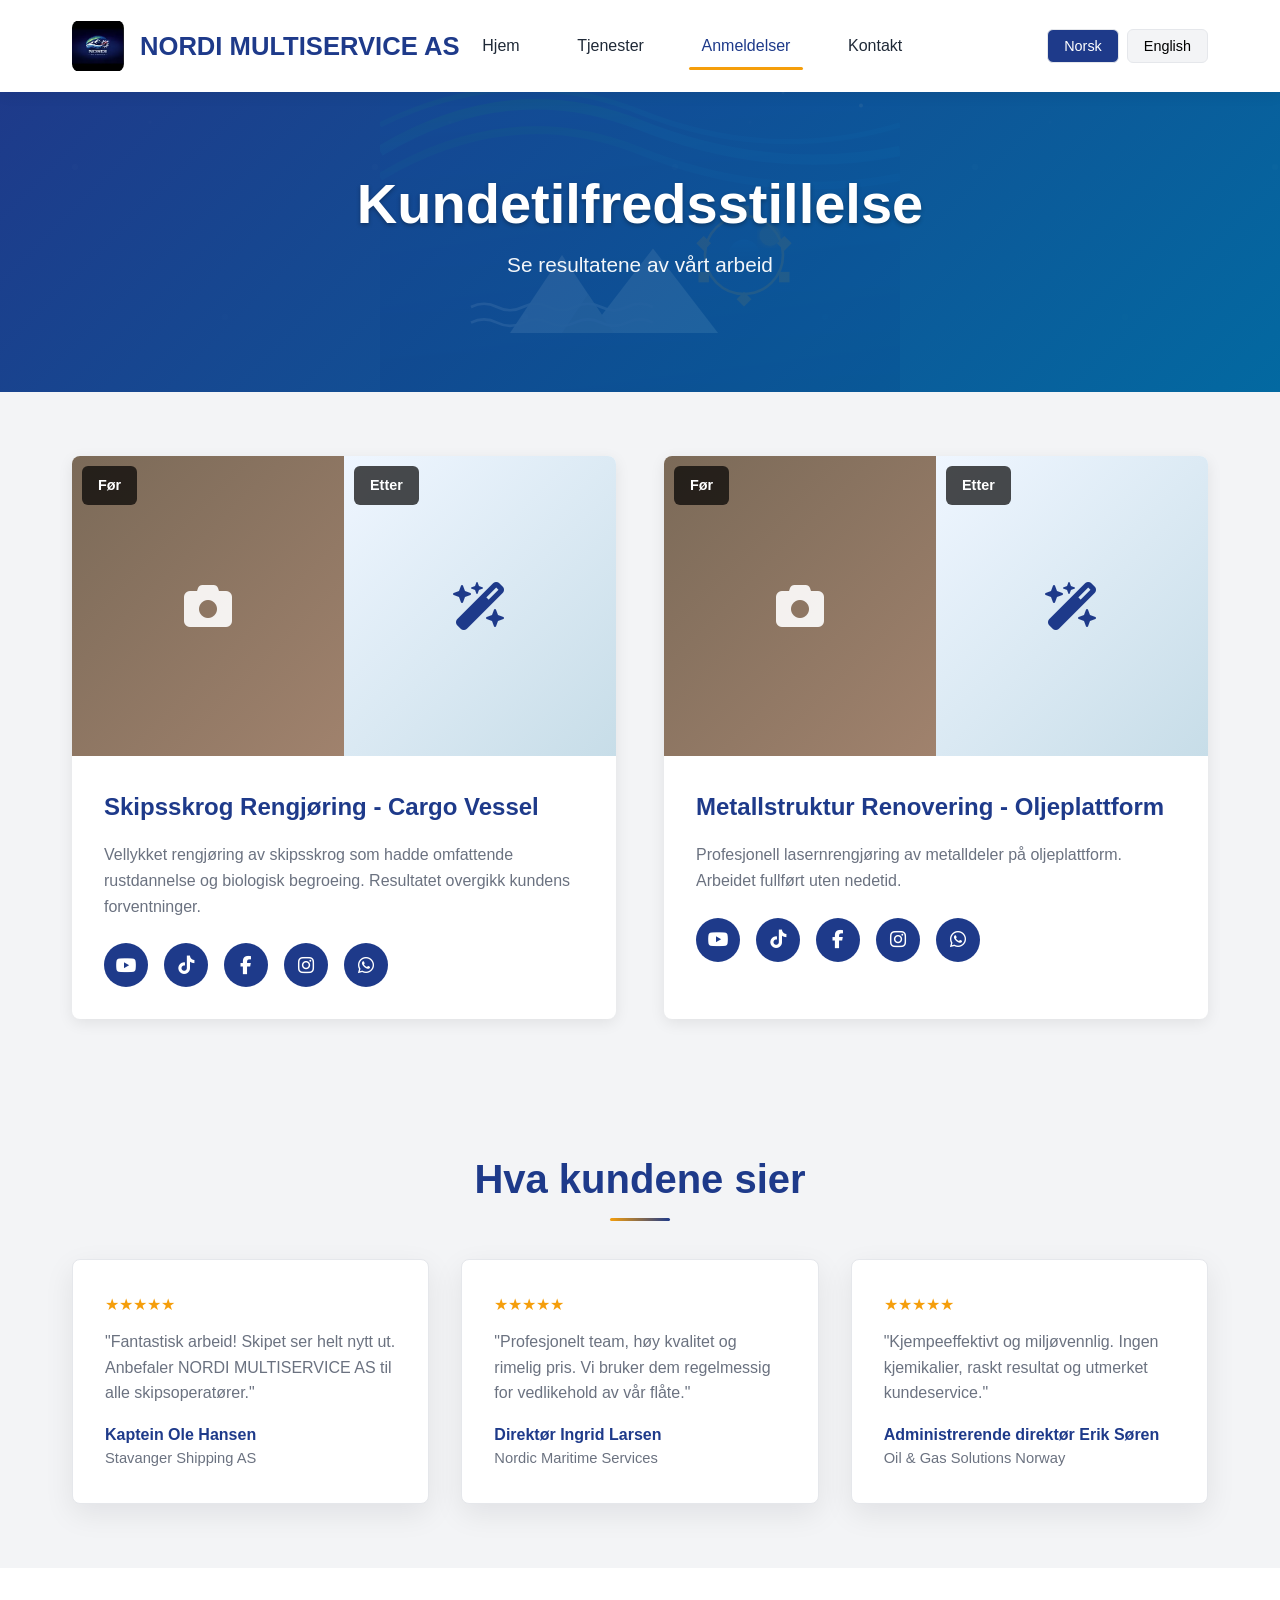
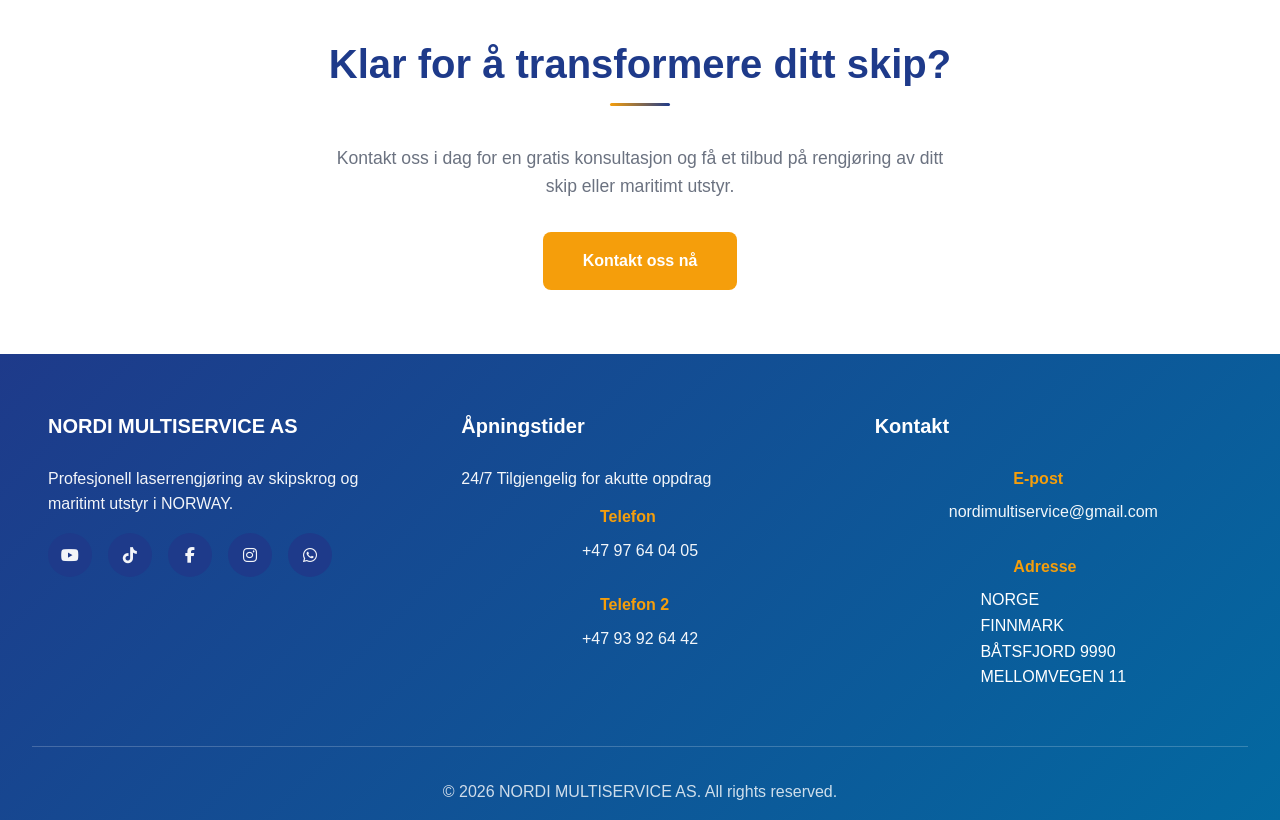
==== commit a8a9dc98: "Add files via upload" ====
--- a/pages/reviews.html
+++ b/pages/reviews.html
@@ -1,53 +1,53 @@
 <!DOCTYPE html>
 <html lang="nb">
-<head>
-  <meta charset="UTF-8">
-  <meta name="viewport" content="width=device-width, initial-scale=1.0">
-  <meta name="description" content="Se kundereferanser, resultater og eksempler på laserrengjøring fra NORDI MULTISERVICE AS i Norge.">
-  <meta name="robots" content="index, follow">
-  <meta name="theme-color" content="#1e3a8a">
-  <meta property="og:type" content="website">
-  <meta property="og:locale" content="nb_NO">
-  <meta property="og:site_name" content="NORDI MULTISERVICE AS">
-  <meta property="og:title" content="Anmeldelser - NORDI MULTISERVICE AS">
-  <meta property="og:description" content="Kundereferanser og resultater fra profesjonell laserrengjøring og maritimt vedlikehold.">
-  <meta property="og:url" content="https://nordimultiservice.no/pages/reviews.html">
-  <meta property="og:image" content="https://nordimultiservice.no/images/image.webp">
-  <meta name="twitter:card" content="summary_large_image">
-  <meta name="twitter:title" content="Anmeldelser - NORDI MULTISERVICE AS">
-  <meta name="twitter:description" content="Kundereferanser og resultater fra profesjonell laserrengjøring og maritimt vedlikehold.">
-  <meta name="twitter:image" content="https://nordimultiservice.no/images/image.webp">
-  <title data-translate="reviews_page_title">Anmeldelser - NORDI MULTISERVICE AS</title>
-  <link rel="canonical" href="https://nordimultiservice.no/pages/reviews.html">
-  <link rel="alternate" hreflang="nb" href="https://nordimultiservice.no/pages/reviews.html">
-  <link rel="alternate" hreflang="en" href="https://nordimultiservice.no/pages/reviews.html">
-  <link rel="manifest" href="../site.webmanifest">
-  <link rel="apple-touch-icon" href="../images/image-150w.png">
-  <link rel="preconnect" href="https://cdnjs.cloudflare.com" crossorigin>
-  <link rel="stylesheet" href="../css/style.css">
-  <link rel="stylesheet" href="https://cdnjs.cloudflare.com/ajax/libs/font-awesome/6.4.0/css/all.min.css">
-  <link rel="icon" type="image/png" href="../images/image.png">
-  <script type="application/ld+json">
-    {
-      "@context": "https://schema.org",
-      "@type": "BreadcrumbList",
-      "itemListElement": [
-        {
-          "@type": "ListItem",
-          "position": 1,
-          "name": "Hjem",
-          "item": "https://nordimultiservice.no/"
-        },
-        {
-          "@type": "ListItem",
-          "position": 2,
-          "name": "Anmeldelser",
-          "item": "https://nordimultiservice.no/pages/reviews.html"
-        }
-      ]
-    }
-  </script>
-</head>
+<head>
+  <meta charset="UTF-8">
+  <meta name="viewport" content="width=device-width, initial-scale=1.0">
+  <meta name="description" content="Se kundereferanser, resultater og eksempler på laserrengjøring fra NORDI MULTISERVICE AS i Norge.">
+  <meta name="robots" content="index, follow">
+  <meta name="theme-color" content="#1e3a8a">
+  <meta property="og:type" content="website">
+  <meta property="og:locale" content="nb_NO">
+  <meta property="og:site_name" content="NORDI MULTISERVICE AS">
+  <meta property="og:title" content="Anmeldelser - NORDI MULTISERVICE AS">
+  <meta property="og:description" content="Kundereferanser og resultater fra profesjonell laserrengjøring og maritimt vedlikehold.">
+  <meta property="og:url" content="https://nordimultiservice.no/pages/reviews.html">
+  <meta property="og:image" content="https://nordimultiservice.no/images/image.webp">
+  <meta name="twitter:card" content="summary_large_image">
+  <meta name="twitter:title" content="Anmeldelser - NORDI MULTISERVICE AS">
+  <meta name="twitter:description" content="Kundereferanser og resultater fra profesjonell laserrengjøring og maritimt vedlikehold.">
+  <meta name="twitter:image" content="https://nordimultiservice.no/images/image.webp">
+  <title data-translate="reviews_page_title">Anmeldelser - NORDI MULTISERVICE AS</title>
+  <link rel="canonical" href="https://nordimultiservice.no/pages/reviews.html">
+  <link rel="alternate" hreflang="nb" href="https://nordimultiservice.no/pages/reviews.html">
+  <link rel="alternate" hreflang="en" href="https://nordimultiservice.no/pages/reviews.html">
+  <link rel="manifest" href="../site.webmanifest">
+  <link rel="apple-touch-icon" href="../images/image-150w.png">
+  <link rel="preconnect" href="https://cdnjs.cloudflare.com" crossorigin>
+  <link rel="stylesheet" href="../css/style.css">
+  <link rel="stylesheet" href="https://cdnjs.cloudflare.com/ajax/libs/font-awesome/6.4.0/css/all.min.css">
+  <link rel="icon" type="image/png" href="../images/image.png">
+  <script type="application/ld+json">
+    {
+      "@context": "https://schema.org",
+      "@type": "BreadcrumbList",
+      "itemListElement": [
+        {
+          "@type": "ListItem",
+          "position": 1,
+          "name": "Hjem",
+          "item": "https://nordimultiservice.no/"
+        },
+        {
+          "@type": "ListItem",
+          "position": 2,
+          "name": "Anmeldelser",
+          "item": "https://nordimultiservice.no/pages/reviews.html"
+        }
+      ]
+    }
+  </script>
+</head>
 <body>
   <!-- HEADER -->
   <header>
@@ -55,7 +55,7 @@
       <a href="../index.html" class="logo">
         <picture>
           <source type="image/webp" srcset="../images/image-150w.webp 150w, ../images/image-300w.webp 300w, ../images/image@2x.webp 600w" sizes="(max-width:480px) 35px, (max-width:768px) 50px, 60px">
-          <img src="../images/image-150w.png" srcset="../images/image-150w.png 150w, ../images/image-300w.png 300w, ../images/image@2x.png 600w" alt="NORDI MULTISERVICE AS logo" width="52" height="52">
+          <img src="../images/image-150w.png" srcset="../images/image-150w.png 150w, ../images/image-300w.png 300w, ../images/image@2x.png 600w" alt="NORDI MULTISERVICE AS logo" width="52" height="52">
         </picture>
         <span>NORDI MULTISERVICE AS</span>
       </a>
@@ -72,7 +72,7 @@
         <button class="lang-btn" data-lang="en">English</button>
       </div>
       
-      <button class="hamburger" type="button" aria-label="Åpne meny" aria-expanded="false">
+      <button class="hamburger" type="button" aria-label="Åpne meny" aria-expanded="false">
         <span></span>
         <span></span>
         <span></span>
@@ -81,7 +81,7 @@
   </header>
 
   <!-- HERO SECTION -->
-  <section class="hero page-hero">
+  <section class="hero page-hero">
     <div class="hero-content">
       <h1 data-translate="reviews_title">Kundetilfredsstillelse</h1>
       <p data-translate="reviews_hero_subtitle">Se resultatene av vårt arbeid</p>
@@ -96,11 +96,11 @@
         <div class="review-card">
           <div class="before-after">
             <div class="before-after-image">
-              <div class="result-placeholder result-before"><i class="fas fa-camera" aria-hidden="true"></i></div>
+              <div class="result-placeholder result-before"><i class="fas fa-camera" aria-hidden="true"></i></div>
               <div class="before-after-label" data-translate="before">Før</div>
             </div>
             <div class="before-after-image">
-              <div class="result-placeholder result-after"><i class="fas fa-wand-magic-sparkles" aria-hidden="true"></i></div>
+              <div class="result-placeholder result-after"><i class="fas fa-wand-magic-sparkles" aria-hidden="true"></i></div>
               <div class="before-after-label" data-translate="after">Etter</div>
             </div>
           </div>
@@ -121,11 +121,11 @@
         <div class="review-card">
           <div class="before-after">
             <div class="before-after-image">
-              <div class="result-placeholder result-before"><i class="fas fa-camera" aria-hidden="true"></i></div>
+              <div class="result-placeholder result-before"><i class="fas fa-camera" aria-hidden="true"></i></div>
               <div class="before-after-label" data-translate="before">Før</div>
             </div>
             <div class="before-after-image">
-              <div class="result-placeholder result-after"><i class="fas fa-wand-magic-sparkles" aria-hidden="true"></i></div>
+              <div class="result-placeholder result-after"><i class="fas fa-wand-magic-sparkles" aria-hidden="true"></i></div>
               <div class="before-after-label" data-translate="after">Etter</div>
             </div>
           </div>
@@ -133,91 +133,69 @@
             <h3 data-translate="review_2_title">Metallstruktur Renovering - Oljeplattform</h3>
             <p data-translate="review_2_desc">Profesjonell lasernrengjøring av metalldeler på oljeplattform. Arbeidet fullført uten nedetid.</p>
             <div class="social-links">
-              <a href="https://facebook.com/nordimultiservice" target="_blank" rel="noopener noreferrer" class="social-link" title="Facebook" aria-label="Facebook"><i class="fa-brands fa-facebook-f"></i></a>
-              <a href="https://instagram.com/nordimultiservice" target="_blank" rel="noopener noreferrer" class="social-link" title="Instagram" aria-label="Instagram"><i class="fa-brands fa-instagram"></i></a>
-              <a href="https://wa.me/4797640405" target="_blank" rel="noopener noreferrer" class="social-link" title="WhatsApp" aria-label="WhatsApp"><i class="fa-brands fa-whatsapp"></i></a>
-            </div>
-          </div>
-        </div>
+            <a href="https://www.youtube.com" target="_blank" rel="noopener noreferrer" class="social-link" title="YouTube" aria-label="YouTube"><i class="fa-brands fa-youtube"></i></a>
+            <a href="https://www.tiktok.com" target="_blank" rel="noopener noreferrer" class="social-link" title="TikTok" aria-label="TikTok"><i class="fa-brands fa-tiktok"></i></a>
+            <a href="https://facebook.com/nordimultiservice" target="_blank" rel="noopener noreferrer" class="social-link" title="Facebook" aria-label="Facebook"><i class="fa-brands fa-facebook-f"></i></a>
+            <a href="https://instagram.com/nordimultiservice" target="_blank" rel="noopener noreferrer" class="social-link" title="Instagram" aria-label="Instagram"><i class="fa-brands fa-instagram"></i></a>
+            <a href="https://wa.me/4797640405" target="_blank" rel="noopener noreferrer" class="social-link" title="WhatsApp" aria-label="WhatsApp"><i class="fa-brands fa-whatsapp"></i></a>
+          </div>
+        </div>
       </div>
     </div>
   </section>
 
   <!-- CLIENT TESTIMONIALS -->
-  <section class="section-muted">
-    <div class="container">
-      <h2 data-translate="testimonials_title">Hva kundene sier</h2>
-      <div class="testimonial-grid">
-        <div class="testimonial-card">
-          <div class="stars" aria-label="5 av 5 stjerner">★★★★★</div>
-          <p data-translate="testimonial_quote_1">"Fantastisk arbeid! Skipet ser helt nytt ut. Anbefaler NORDI MULTISERVICE AS til alle skipsoperatører."</p>
-          <strong>Kaptein Ole Hansen</strong>
-          <span>Stavanger Shipping AS</span>
-        </div>
-
-        <div class="testimonial-card">
-          <div class="stars" aria-label="5 av 5 stjerner">★★★★★</div>
-          <p data-translate="testimonial_quote_2">"Profesjonelt team, høy kvalitet og rimelig pris. Vi bruker dem regelmessig for vedlikehold av vår flåte."</p>
-          <strong>Direktør Ingrid Larsen</strong>
-          <span>Nordic Maritime Services</span>
-        </div>
-
-        <div class="testimonial-card">
-          <div class="stars" aria-label="5 av 5 stjerner">★★★★★</div>
-          <p data-translate="testimonial_quote_3">"Kjempeeffektivt og miljøvennlig. Ingen kjemikalier, raskt resultat og utmerket kundeservice."</p>
-          <strong>Administrerende direktør Erik Søren</strong>
-          <span>Oil & Gas Solutions Norway</span>
-        </div>
-      </div>
-    </div>
-  </section>
-
-  <!-- STATISTICS -->
-  <section class="stats-section">
-    <div class="container">
-      <h2 data-translate="results_title">Våre resultater</h2>
-      <div class="stats-grid">
-        <div>
-          <div class="stat-value">150+</div>
-          <p data-translate="results_ships">Skipt rengjørt</p>
-        </div>
-        <div>
-          <div class="stat-value">15</div>
-          <p data-translate="results_years">År erfaring</p>
-        </div>
-        <div>
-          <div class="stat-value">98%</div>
-          <p data-translate="results_satisfaction">Kundetilfredshet</p>
-        </div>
-        <div>
-          <div class="stat-value">24/7</div>
-          <p data-translate="results_available">Tilgjengelig</p>
-        </div>
-      </div>
+  <section class="section-muted">
+    <div class="container">
+      <h2 data-translate="testimonials_title">Hva kundene sier</h2>
+      <div class="testimonial-grid">
+        <div class="testimonial-card">
+          <div class="stars" aria-label="5 av 5 stjerner">★★★★★</div>
+          <p data-translate="testimonial_quote_1">"Fantastisk arbeid! Skipet ser helt nytt ut. Anbefaler NORDI MULTISERVICE AS til alle skipsoperatører."</p>
+          <strong>Kaptein Ole Hansen</strong>
+          <span>Stavanger Shipping AS</span>
+        </div>
+
+        <div class="testimonial-card">
+          <div class="stars" aria-label="5 av 5 stjerner">★★★★★</div>
+          <p data-translate="testimonial_quote_2">"Profesjonelt team, høy kvalitet og rimelig pris. Vi bruker dem regelmessig for vedlikehold av vår flåte."</p>
+          <strong>Direktør Ingrid Larsen</strong>
+          <span>Nordic Maritime Services</span>
+        </div>
+
+        <div class="testimonial-card">
+          <div class="stars" aria-label="5 av 5 stjerner">★★★★★</div>
+          <p data-translate="testimonial_quote_3">"Kjempeeffektivt og miljøvennlig. Ingen kjemikalier, raskt resultat og utmerket kundeservice."</p>
+          <strong>Administrerende direktør Erik Søren</strong>
+          <span>Oil & Gas Solutions Norway</span>
+        </div>
+      </div>
     </div>
   </section>
 
   <!-- CTA SECTION -->
-  <section class="cta-section">
-    <div class="container">
-      <h2 data-translate="cta_title">Klar for å transformere ditt skip?</h2>
-      <p data-translate="cta_text">Kontakt oss i dag for en gratis konsultasjon og få et tilbud på rengjøring av ditt skip eller maritim utstyr.</p>
-      <a href="../index.html#contact" class="cta-button" data-translate="cta_button_contact">Kontakt oss nå</a>
-    </div>
-  </section>
+  <section class="cta-section">
+    <div class="container">
+      <h2 data-translate="cta_title">Klar for å transformere ditt skip?</h2>
+      <p data-translate="cta_text">Kontakt oss i dag for en gratis konsultasjon og få et tilbud på rengjøring av ditt skip eller maritim utstyr.</p>
+      <a href="../index.html#contact" class="cta-button" data-translate="cta_button_contact">Kontakt oss nå</a>
+    </div>
+  </section>
 
   <!-- FOOTER -->
   <footer>
     <div class="footer-content">
       <div class="footer-section">
-        <h3 data-translate="company_name">NORDI MULTISERVICE AS</h3>
-        <p data-translate="footer_desc">Profesjonell laserrengjøring av skipskrog og maritimt utstyr i NORWAY.</p>
-        <div class="social-links">
-          <a href="https://facebook.com/nordimultiservice" target="_blank" rel="noopener noreferrer" class="social-link" title="Facebook" aria-label="Facebook"><i class="fa-brands fa-facebook-f"></i></a>
-          <a href="https://instagram.com/nordimultiservice" target="_blank" rel="noopener noreferrer" class="social-link" title="Instagram" aria-label="Instagram"><i class="fa-brands fa-instagram"></i></a>
-          <a href="https://wa.me/4797640405" target="_blank" rel="noopener noreferrer" class="social-link" title="WhatsApp" aria-label="WhatsApp"><i class="fa-brands fa-whatsapp"></i></a>
-        </div>
-      </div>
+        <h3 data-translate="company_name">NORDI MULTISERVICE AS</h3>
+        <p data-translate="footer_desc">Profesjonell laserrengjøring av skipskrog og maritimt utstyr i NORWAY.</p>
+        <div class="social-links">
+          <a href="https://www.youtube.com" target="_blank" rel="noopener noreferrer" class="social-link" title="YouTube" aria-label="YouTube"><i class="fa-brands fa-youtube"></i></a>
+          <a href="https://www.tiktok.com" target="_blank" rel="noopener noreferrer" class="social-link" title="TikTok" aria-label="TikTok"><i class="fa-brands fa-tiktok"></i></a>
+          <a href="https://facebook.com/nordimultiservice" target="_blank" rel="noopener noreferrer" class="social-link" title="Facebook" aria-label="Facebook"><i class="fa-brands fa-facebook-f"></i></a>
+          <a href="https://instagram.com/nordimultiservice" target="_blank" rel="noopener noreferrer" class="social-link" title="Instagram" aria-label="Instagram"><i class="fa-brands fa-instagram"></i></a>
+          <a href="https://wa.me/4797640405" target="_blank" rel="noopener noreferrer" class="social-link" title="WhatsApp" aria-label="WhatsApp"><i class="fa-brands fa-whatsapp"></i></a>
+        </div>
+      </div>
 
       <div class="footer-section">
         <h3 data-translate="hours">Åpningstider</h3>
@@ -236,21 +214,21 @@
         <h3 data-translate="contact">Kontakt</h3>
         <div class="contact-info">
           <strong data-translate="email">E-post:</strong>
-          <a href="mailto:nordimultiservise@gmail.com">nordimultiservise@gmail.com</a>
+          <a href="mailto:nordimultiservice@gmail.com">nordimultiservice@gmail.com</a>
         </div>
         <div class="contact-info">
           <strong data-translate="address">Adresse:</strong>
-          <span>BÅTSFJORD 9990, MELLOMVEGEN 11, NORWAY</span>
-        </div>
-      </div>
-    </div>
-
-    <div class="footer-bottom">
-      <p>&copy; 2026 NORDI MULTISERVICE AS. All rights reserved.</p>
-    </div>
-  </footer>
-
-  <script src="../js/translations.js?v=3"></script>
-  <script src="../js/main.js?v=3"></script>
-</body>
-</html>
+          <span>NORGE<br>FINNMARK<br>BÅTSFJORD 9990<br>MELLOMVEGEN 11</span>
+        </div>
+      </div>
+    </div>
+
+    <div class="footer-bottom">
+      <p>&copy; 2026 NORDI MULTISERVICE AS. All rights reserved.</p>
+    </div>
+  </footer>
+
+  <script src="../js/translations.js?v=3"></script>
+  <script src="../js/main.js?v=3"></script>
+</body>
+</html>
--- a/css/style.css
+++ b/css/style.css
@@ -4,16 +4,16 @@
   --primary-color: #1e3a8a;
   --secondary-color: #0369a1;
   --accent-color: #f59e0b;
-  --success-color: #10b981;
-  --light-bg: #f3f4f6;
-  --dark-text: #1f2937;
-  --light-text: #6b7280;
-  --white: #ffffff;
-  --border-color: #e5e7eb;
-  --shadow-soft: 0 10px 30px rgba(2, 6, 23, 0.08);
-  --border-radius: 8px;
-  --transition: all 0.3s ease;
-}
+  --success-color: #10b981;
+  --light-bg: #f3f4f6;
+  --dark-text: #1f2937;
+  --light-text: #6b7280;
+  --white: #ffffff;
+  --border-color: #e5e7eb;
+  --shadow-soft: 0 10px 30px rgba(2, 6, 23, 0.08);
+  --border-radius: 8px;
+  --transition: all 0.3s ease;
+}
 
 * {
   margin: 0;
@@ -48,13 +48,13 @@
 }
 
 /* HEADER & NAVIGATION */
-header {
-  background-color: rgba(255, 255, 255, 0.97);
-  backdrop-filter: blur(4px);
-  box-shadow: 0 2px 14px rgba(2, 6, 23, 0.08);
-  position: sticky;
-  top: 0;
-  z-index: 1000;
+header {
+  background-color: rgba(255, 255, 255, 0.97);
+  backdrop-filter: blur(4px);
+  box-shadow: 0 2px 14px rgba(2, 6, 23, 0.08);
+  position: sticky;
+  top: 0;
+  z-index: 1000;
   transition: background-color 0.2s ease, box-shadow 0.2s ease;
 }
 
@@ -81,18 +81,18 @@
   text-decoration: none;
   color: var(--primary-color);
   font-weight: bold;
-  font-size: 1.6rem;
-  margin-right: 10px;
-}
-
-.logo img {
-  width: 52px;
-  height: 52px;
-  object-fit: contain;
-  border-radius: 8px;
-}
-
-.nav-links {
+  font-size: 1.6rem;
+  margin-right: 10px;
+}
+
+.logo img {
+  width: 52px;
+  height: 52px;
+  object-fit: contain;
+  border-radius: 8px;
+}
+
+.nav-links {
   display: flex;
   gap: 2rem;
   align-items: center;
@@ -112,13 +112,13 @@
 }
 
 /* Contact panel styling (homepage) */
-.contact-panel {
-  background-color: var(--white);
-  padding: 1.6rem;
-  border-radius: 12px;
-  box-shadow: 0 10px 30px rgba(2,6,23,0.06);
-  min-width: 0;
-}
+.contact-panel {
+  background-color: var(--white);
+  padding: 1.6rem;
+  border-radius: 12px;
+  box-shadow: 0 10px 30px rgba(2,6,23,0.06);
+  min-width: 0;
+}
 
 .contact-lead {
   font-size: 1.05rem;
@@ -126,18 +126,18 @@
   margin-bottom: 1rem;
 }
 
-.contact-content,
-.contact-grid {
-  display: grid;
-  grid-template-columns: 1fr;
-  gap: 2rem;
-  align-items: start;
-}
-
-.contact-content > *,
-.contact-grid > * {
-  min-width: 0;
-}
+.contact-content,
+.contact-grid {
+  display: grid;
+  grid-template-columns: 1fr;
+  gap: 2rem;
+  align-items: start;
+}
+
+.contact-content > *,
+.contact-grid > * {
+  min-width: 0;
+}
 
 .contact-details {
   display: flex;
@@ -145,29 +145,29 @@
   gap: 0.75rem;
 }
 
-.contact-line {
-  display: flex;
-  align-items: center;
-  gap: 0.75rem;
-  font-size: 1.05rem;
-  color: var(--dark-text);
-  min-width: 0;
-}
+.contact-line {
+  display: flex;
+  align-items: center;
+  gap: 0.75rem;
+  font-size: 1.05rem;
+  color: var(--dark-text);
+  min-width: 0;
+}
 
 .contact-line i {
   color: var(--primary-color);
   font-size: 1.25rem;
 }
 
-.contact-line strong {
-  color: var(--accent-color);
-  min-width: 90px;
-}
-
-.contact-line a {
-  overflow-wrap: anywhere;
-  word-break: break-word;
-}
+.contact-line strong {
+  color: var(--accent-color);
+  min-width: 90px;
+}
+
+.contact-line a {
+  overflow-wrap: anywhere;
+  word-break: break-word;
+}
 
 .nav-links a:hover {
   color: var(--primary-color);
@@ -279,33 +279,33 @@
   overflow: hidden;
 }
 
-.hero::before {
-  content: '';
-  position: absolute;
-  top: 0;
+.hero::before {
+  content: '';
+  position: absolute;
+  top: 0;
   left: 0;
   right: 0;
   bottom: 0;
-  background: url('data:image/svg+xml,<svg xmlns="http://www.w3.org/2000/svg" viewBox="0 0 100 100"><defs><pattern id="grain" width="100" height="100" patternUnits="userSpaceOnUse"><circle cx="25" cy="25" r="1" fill="rgba(255,255,255,0.1)"/><circle cx="75" cy="75" r="1" fill="rgba(255,255,255,0.05)"/><circle cx="50" cy="10" r="0.5" fill="rgba(255,255,255,0.08)"/></pattern></defs><rect width="100" height="100" fill="url(%23grain)"/></svg>');
-  opacity: 0.1;
-  z-index: 0;
-  pointer-events: none;
-}
-
-.hero::after {
-  content: '';
-  position: absolute;
-  inset: 0;
-  background: url('../images/logo.svg') center / min(520px, 70vw) no-repeat;
-  opacity: 0.08;
-  z-index: 0;
-  pointer-events: none;
-}
-
-.page-hero {
-  min-height: 300px;
-  padding: 4.5rem 2rem;
-}
+  background: url('data:image/svg+xml,<svg xmlns="http://www.w3.org/2000/svg" viewBox="0 0 100 100"><defs><pattern id="grain" width="100" height="100" patternUnits="userSpaceOnUse"><circle cx="25" cy="25" r="1" fill="rgba(255,255,255,0.1)"/><circle cx="75" cy="75" r="1" fill="rgba(255,255,255,0.05)"/><circle cx="50" cy="10" r="0.5" fill="rgba(255,255,255,0.08)"/></pattern></defs><rect width="100" height="100" fill="url(%23grain)"/></svg>');
+  opacity: 0.1;
+  z-index: 0;
+  pointer-events: none;
+}
+
+.hero::after {
+  content: '';
+  position: absolute;
+  inset: 0;
+  background: url('../images/logo.svg') center / min(520px, 70vw) no-repeat;
+  opacity: 0.08;
+  z-index: 0;
+  pointer-events: none;
+}
+
+.page-hero {
+  min-height: 300px;
+  padding: 4.5rem 2rem;
+}
 
 .hero-content {
   max-width: 800px;
@@ -352,9 +352,9 @@
 }
 
 /* SECTIONS */
-section {
-  padding: 4rem 2rem;
-}
+section {
+  padding: 4rem 2rem;
+}
 
 .container {
   max-width: 1200px;
@@ -444,12 +444,12 @@
   box-shadow: 0 8px 25px rgba(0, 0, 0, 0.15);
 }
 
-.feature-icon {
-  font-size: 3rem;
-  margin-bottom: 1rem;
-  color: var(--accent-color);
-  line-height: 1;
-}
+.feature-icon {
+  font-size: 3rem;
+  margin-bottom: 1rem;
+  color: var(--accent-color);
+  line-height: 1;
+}
 
 .feature h3 {
   margin-bottom: 0.5rem;
@@ -471,41 +471,41 @@
   gap: 2rem;
 }
 
-.service-card {
-  background-color: var(--light-bg);
-  border-left: 5px solid var(--accent-color);
-  padding: 2rem;
+.service-card {
+  background-color: var(--light-bg);
+  border-left: 5px solid var(--accent-color);
+  padding: 2rem;
   border-radius: var(--border-radius);
-  transition: var(--transition);
-}
-
-.service-card-detailed {
-  background-color: var(--white);
-  border: 1px solid var(--border-color);
-  border-left: 5px solid var(--accent-color);
-  box-shadow: 0 3px 14px rgba(2, 6, 23, 0.04);
-}
-
-.service-included-title {
-  margin-top: 1.5rem;
-  margin-bottom: 0.5rem;
-  color: var(--primary-color);
-}
-
-.service-feature-list {
-  color: var(--light-text);
-  margin-bottom: 1.5rem;
-  padding-left: 1.2rem;
-}
-
-.service-feature-list li {
-  margin-bottom: 0.45rem;
-}
-
-.service-contact-btn {
-  width: 100%;
-  margin-top: 1rem;
-}
+  transition: var(--transition);
+}
+
+.service-card-detailed {
+  background-color: var(--white);
+  border: 1px solid var(--border-color);
+  border-left: 5px solid var(--accent-color);
+  box-shadow: 0 3px 14px rgba(2, 6, 23, 0.04);
+}
+
+.service-included-title {
+  margin-top: 1.5rem;
+  margin-bottom: 0.5rem;
+  color: var(--primary-color);
+}
+
+.service-feature-list {
+  color: var(--light-text);
+  margin-bottom: 1.5rem;
+  padding-left: 1.2rem;
+}
+
+.service-feature-list li {
+  margin-bottom: 0.45rem;
+}
+
+.service-contact-btn {
+  width: 100%;
+  margin-top: 1rem;
+}
 
 .service-card:hover {
   transform: translateX(5px);
@@ -599,7 +599,7 @@
   object-fit: cover;
 }
 
-.before-after-label {
+.before-after-label {
   position: absolute;
   top: 10px;
   left: 10px;
@@ -609,27 +609,27 @@
   border-radius: 6px;
   font-weight: 600;
   font-size: 0.9rem;
-}
-
-.result-placeholder {
-  width: 100%;
-  height: 100%;
-  min-height: 220px;
-  display: flex;
-  align-items: center;
-  justify-content: center;
-  font-size: 3rem;
-}
-
-.result-before {
-  background: linear-gradient(135deg, #7b6a58 0%, #a0826d 100%);
-  color: rgba(255, 255, 255, 0.9);
-}
-
-.result-after {
-  background: linear-gradient(135deg, #eff6ff 0%, #c7dde8 100%);
-  color: var(--primary-color);
-}
+}
+
+.result-placeholder {
+  width: 100%;
+  height: 100%;
+  min-height: 220px;
+  display: flex;
+  align-items: center;
+  justify-content: center;
+  font-size: 3rem;
+}
+
+.result-before {
+  background: linear-gradient(135deg, #7b6a58 0%, #a0826d 100%);
+  color: rgba(255, 255, 255, 0.9);
+}
+
+.result-after {
+  background: linear-gradient(135deg, #eff6ff 0%, #c7dde8 100%);
+  color: var(--primary-color);
+}
 
 .review-content {
   padding: 2rem;
@@ -847,130 +847,130 @@
   border: none;
 }
 
-.footer-bottom {
-  text-align: center;
-  padding-top: 2rem;
-  border-top: 1px solid rgba(255, 255, 255, 0.2);
-  color: rgba(255, 255, 255, 0.8);
-}
-
-.section-muted {
-  background-color: var(--light-bg);
-}
-
-.section-standard {
-  background-color: var(--white);
-}
-
-.steps-grid,
-.testimonial-grid,
-.stats-grid {
-  display: grid;
-  gap: 2rem;
-}
-
-.steps-grid {
-  grid-template-columns: repeat(auto-fit, minmax(200px, 1fr));
-}
-
-.step-card,
-.testimonial-card {
-  background-color: var(--white);
-  border-radius: var(--border-radius);
-  border: 1px solid var(--border-color);
-  box-shadow: var(--shadow-soft);
-}
-
-.step-card {
-  padding: 1.5rem;
-}
-
-.step-number {
-  width: 44px;
-  height: 44px;
-  display: inline-flex;
-  align-items: center;
-  justify-content: center;
-  margin-bottom: 0.9rem;
-  border-radius: 50%;
-  background-color: var(--primary-color);
-  color: var(--white);
-  font-weight: 800;
-}
-
-.step-card h3 {
-  margin-bottom: 0.5rem;
-}
-
-.testimonial-grid {
-  grid-template-columns: repeat(auto-fit, minmax(280px, 1fr));
-}
-
-.testimonial-card {
-  padding: 2rem;
-}
-
-.testimonial-card p {
-  color: var(--light-text);
-  margin-bottom: 1rem;
-}
-
-.testimonial-card strong {
-  display: block;
-  color: var(--primary-color);
-}
-
-.testimonial-card span {
-  color: var(--light-text);
-  display: block;
-  font-size: 0.92rem;
-}
-
-.stars {
-  color: var(--accent-color);
-  margin-bottom: 0.7rem;
-  letter-spacing: 0;
-}
-
-.stats-section {
-  background: linear-gradient(135deg, var(--primary-color) 0%, var(--secondary-color) 100%);
-  color: var(--white);
-}
-
-.stats-section h2 {
-  color: var(--white);
-}
-
-.stats-section h2::after {
-  background: var(--accent-color);
-}
-
-.stats-grid {
-  grid-template-columns: repeat(auto-fit, minmax(150px, 1fr));
-  text-align: center;
-}
-
-.stat-value {
-  font-size: 3rem;
-  font-weight: 800;
-  line-height: 1;
-  margin-bottom: 0.65rem;
-}
-
-.cta-section {
-  background-color: var(--white);
-}
-
-.cta-section .container {
-  text-align: center;
-}
-
-.cta-section p {
-  max-width: 640px;
-  margin: 0 auto 2rem;
-  color: var(--light-text);
-  font-size: 1.1rem;
-}
+.footer-bottom {
+  text-align: center;
+  padding-top: 2rem;
+  border-top: 1px solid rgba(255, 255, 255, 0.2);
+  color: rgba(255, 255, 255, 0.8);
+}
+
+.section-muted {
+  background-color: var(--light-bg);
+}
+
+.section-standard {
+  background-color: var(--white);
+}
+
+.steps-grid,
+.testimonial-grid,
+.stats-grid {
+  display: grid;
+  gap: 2rem;
+}
+
+.steps-grid {
+  grid-template-columns: repeat(auto-fit, minmax(200px, 1fr));
+}
+
+.step-card,
+.testimonial-card {
+  background-color: var(--white);
+  border-radius: var(--border-radius);
+  border: 1px solid var(--border-color);
+  box-shadow: var(--shadow-soft);
+}
+
+.step-card {
+  padding: 1.5rem;
+}
+
+.step-number {
+  width: 44px;
+  height: 44px;
+  display: inline-flex;
+  align-items: center;
+  justify-content: center;
+  margin-bottom: 0.9rem;
+  border-radius: 50%;
+  background-color: var(--primary-color);
+  color: var(--white);
+  font-weight: 800;
+}
+
+.step-card h3 {
+  margin-bottom: 0.5rem;
+}
+
+.testimonial-grid {
+  grid-template-columns: repeat(auto-fit, minmax(280px, 1fr));
+}
+
+.testimonial-card {
+  padding: 2rem;
+}
+
+.testimonial-card p {
+  color: var(--light-text);
+  margin-bottom: 1rem;
+}
+
+.testimonial-card strong {
+  display: block;
+  color: var(--primary-color);
+}
+
+.testimonial-card span {
+  color: var(--light-text);
+  display: block;
+  font-size: 0.92rem;
+}
+
+.stars {
+  color: var(--accent-color);
+  margin-bottom: 0.7rem;
+  letter-spacing: 0;
+}
+
+.stats-section {
+  background: linear-gradient(135deg, var(--primary-color) 0%, var(--secondary-color) 100%);
+  color: var(--white);
+}
+
+.stats-section h2 {
+  color: var(--white);
+}
+
+.stats-section h2::after {
+  background: var(--accent-color);
+}
+
+.stats-grid {
+  grid-template-columns: repeat(auto-fit, minmax(150px, 1fr));
+  text-align: center;
+}
+
+.stat-value {
+  font-size: 3rem;
+  font-weight: 800;
+  line-height: 1;
+  margin-bottom: 0.65rem;
+}
+
+.cta-section {
+  background-color: var(--white);
+}
+
+.cta-section .container {
+  text-align: center;
+}
+
+.cta-section p {
+  max-width: 640px;
+  margin: 0 auto 2rem;
+  color: var(--light-text);
+  font-size: 1.1rem;
+}
 
 /* Footer improvements: spacing, contrast and responsive layout */
 .footer {
@@ -1019,14 +1019,14 @@
 }
 
 /* Responsive footer tweaks */
-@media (max-width: 768px) {
-  .container {
-    padding: 0 1rem;
-  }
-
-  .footer-content {
-    grid-template-columns: 1fr;
-  }
+@media (max-width: 768px) {
+  .container {
+    padding: 0 1rem;
+  }
+
+  .footer-content {
+    grid-template-columns: 1fr;
+  }
   .social-links {
     justify-content: center;
   }
@@ -1036,58 +1036,58 @@
 }
 
 /* RESPONSIVE DESIGN */
-@media (max-width: 768px) {
-  nav {
-    padding: 0.75rem 1rem;
-    position: relative;
-    flex-wrap: nowrap;
-    justify-content: flex-start;
-    gap: 0.75rem;
-  }
-
-  .logo {
-    flex: 1 1 auto;
-    min-width: 0;
-    gap: 0.6rem;
-    margin-right: 0;
-    font-size: 1.15rem;
-  }
-
-  .logo span {
-    overflow: hidden;
-    text-overflow: ellipsis;
-    white-space: nowrap;
-  }
-
-  .logo img {
-    width: 48px;
-    height: 48px;
-    flex: 0 0 auto;
-  }
-
-  .lang-switcher {
-    display: flex;
-    flex: 0 0 auto;
-    justify-content: flex-end;
-    gap: 0.35rem;
-    margin: 0 0 0 auto;
-    width: auto;
-  }
-
-  .hamburger {
-    display: flex;
-    flex-direction: column;
-    align-items: center;
-    justify-content: center;
-    flex: 0 0 42px;
-    width: 42px;
-    height: 42px;
-    cursor: pointer;
-    gap: 4px;
-    padding: 0;
-    border-radius: 4px;
-    transition: var(--transition);
-    background: none;
+@media (max-width: 768px) {
+  nav {
+    padding: 0.75rem 1rem;
+    position: relative;
+    flex-wrap: nowrap;
+    justify-content: flex-start;
+    gap: 0.75rem;
+  }
+
+  .logo {
+    flex: 1 1 auto;
+    min-width: 0;
+    gap: 0.6rem;
+    margin-right: 0;
+    font-size: 1.15rem;
+  }
+
+  .logo span {
+    overflow: hidden;
+    text-overflow: ellipsis;
+    white-space: nowrap;
+  }
+
+  .logo img {
+    width: 48px;
+    height: 48px;
+    flex: 0 0 auto;
+  }
+
+  .lang-switcher {
+    display: flex;
+    flex: 0 0 auto;
+    justify-content: flex-end;
+    gap: 0.35rem;
+    margin: 0 0 0 auto;
+    width: auto;
+  }
+
+  .hamburger {
+    display: flex;
+    flex-direction: column;
+    align-items: center;
+    justify-content: center;
+    flex: 0 0 42px;
+    width: 42px;
+    height: 42px;
+    cursor: pointer;
+    gap: 4px;
+    padding: 0;
+    border-radius: 4px;
+    transition: var(--transition);
+    background: none;
     border: none;
   }
 
@@ -1095,13 +1095,13 @@
     background-color: var(--light-bg);
   }
 
-  .hamburger span {
-    width: 25px;
-    height: 3px;
-    background-color: var(--dark-text);
-    transition: var(--transition);
-    transform-origin: center;
-  }
+  .hamburger span {
+    width: 25px;
+    height: 3px;
+    background-color: var(--dark-text);
+    transition: var(--transition);
+    transform-origin: center;
+  }
 
   .hamburger.active span:nth-child(1) {
     transform: rotate(45deg) translate(6px, 6px);
@@ -1115,66 +1115,66 @@
     transform: rotate(-45deg) translate(6px, -6px);
   }
 
-  .nav-links {
-    display: none;
-    position: absolute;
-    top: 100%;
-    left: 0;
-    width: 100%;
-    flex-direction: column;
-    background-color: var(--white);
-    gap: 0;
-    padding: 0.55rem 0.75rem 0.8rem;
-    box-shadow: 0 16px 30px rgba(2, 6, 23, 0.14);
-    border-radius: 0 0 8px 8px;
-    z-index: 1000;
-    border-top: 1px solid var(--light-bg);
-  }
-
-  .nav-links.active {
-    display: flex;
-  }
-
-  .nav-links li {
-    width: 100%;
-  }
-
-  .nav-links a {
-    display: block;
-    padding: 0.75rem 1rem;
-    border-bottom: none;
-    border-radius: 6px;
-    width: 100%;
-    text-align: center;
-    color: var(--dark-text);
-    text-decoration: none;
-    transition: var(--transition);
-  }
-
-  .nav-links a::after,
-  .nav-links a.active::after,
-  .nav-links a[href="#contact"].active::after {
-    display: none !important;
-  }
-
-  .nav-links a.active {
-    background-color: rgba(30, 58, 138, 0.09);
-    color: var(--primary-color);
-  }
-
-  .nav-links a:hover {
-    background-color: var(--light-bg);
-    color: var(--primary-color);
+  .nav-links {
+    display: none;
+    position: absolute;
+    top: 100%;
+    left: 0;
+    width: 100%;
+    flex-direction: column;
+    background-color: var(--white);
+    gap: 0;
+    padding: 0.55rem 0.75rem 0.8rem;
+    box-shadow: 0 16px 30px rgba(2, 6, 23, 0.14);
+    border-radius: 0 0 8px 8px;
+    z-index: 1000;
+    border-top: 1px solid var(--light-bg);
+  }
+
+  .nav-links.active {
+    display: flex;
+  }
+
+  .nav-links li {
+    width: 100%;
+  }
+
+  .nav-links a {
+    display: block;
+    padding: 0.75rem 1rem;
+    border-bottom: none;
+    border-radius: 6px;
+    width: 100%;
+    text-align: center;
+    color: var(--dark-text);
+    text-decoration: none;
+    transition: var(--transition);
+  }
+
+  .nav-links a::after,
+  .nav-links a.active::after,
+  .nav-links a[href="#contact"].active::after {
+    display: none !important;
+  }
+
+  .nav-links a.active {
+    background-color: rgba(30, 58, 138, 0.09);
+    color: var(--primary-color);
+  }
+
+  .nav-links a:hover {
+    background-color: var(--light-bg);
+    color: var(--primary-color);
   }
 
   .nav-links a:last-child {
     border-bottom: none;
   }
  
-  .lang-btn {
-    padding: 0.42rem 0.7rem;
-    font-size: 0.8rem;
-  }
+  .lang-btn {
+    padding: 0.42rem 0.7rem;
+    font-size: 0.8rem;
+  }
 
   .hero {
     padding: 3rem 1rem;
@@ -1299,65 +1299,65 @@
   }
 }
 
-@media (max-width: 480px) {
-  nav {
-    padding: 0.55rem 0.75rem;
-    gap: 0.45rem;
-  }
-
-  .logo {
-    flex: 0 0 auto;
-    font-size: 1.1rem;
-    gap: 0;
-  }
-
-  .logo img {
-    width: 35px;
-    height: 35px;
-  }
+@media (max-width: 480px) {
+  nav {
+    padding: 0.55rem 0.75rem;
+    gap: 0.45rem;
+  }
+
+  .logo {
+    flex: 0 0 auto;
+    font-size: 1.1rem;
+    gap: 0;
+  }
+
+  .logo img {
+    width: 35px;
+    height: 35px;
+  }
 
   .logo span {
     display: none;
   }
 
-  .lang-switcher {
-    gap: 0.25rem;
-    margin-left: auto;
-  }
-
-  .lang-btn {
-    padding: 0.35rem 0.55rem;
-    font-size: 0.75rem;
-    border-radius: 4px;
-  }
-
-  .hamburger {
-    flex-basis: 38px;
-    width: 38px;
-    height: 38px;
-  }
-
-  .hamburger span {
-    width: 20px;
-    height: 2px;
-  }
-
-  .hamburger.active span:nth-child(1) {
-    transform: rotate(45deg) translate(4px, 4px);
-  }
-
-  .hamburger.active span:nth-child(3) {
-    transform: rotate(-45deg) translate(4px, -4px);
-  }
-
-  .nav-links {
-    padding: 0.45rem 0.65rem 0.7rem;
-  }
-
-  .nav-links a {
-    padding: 0.65rem 0.85rem;
-    font-size: 0.95rem;
-  }
+  .lang-switcher {
+    gap: 0.25rem;
+    margin-left: auto;
+  }
+
+  .lang-btn {
+    padding: 0.35rem 0.55rem;
+    font-size: 0.75rem;
+    border-radius: 4px;
+  }
+
+  .hamburger {
+    flex-basis: 38px;
+    width: 38px;
+    height: 38px;
+  }
+
+  .hamburger span {
+    width: 20px;
+    height: 2px;
+  }
+
+  .hamburger.active span:nth-child(1) {
+    transform: rotate(45deg) translate(4px, 4px);
+  }
+
+  .hamburger.active span:nth-child(3) {
+    transform: rotate(-45deg) translate(4px, -4px);
+  }
+
+  .nav-links {
+    padding: 0.45rem 0.65rem 0.7rem;
+  }
+
+  .nav-links a {
+    padding: 0.65rem 0.85rem;
+    font-size: 0.95rem;
+  }
 
   .hero {
     padding: 2rem 1rem;
@@ -1473,13 +1473,13 @@
     font-size: 1.1rem;
   }
 
-  section {
-    padding: 1.5rem 1rem;
-  }
-
-  .container {
-    padding: 0 0.75rem;
-  }
+  section {
+    padding: 1.5rem 1rem;
+  }
+
+  .container {
+    padding: 0 0.75rem;
+  }
 
   .footer-content {
     gap: 1.5rem;
@@ -1498,24 +1498,24 @@
     font-size: 0.9rem;
   }
 
-  .contact-info strong {
-    font-size: 0.95rem;
-  }
-
-  .contact-panel {
-    padding: 1.1rem;
-  }
-
-  .contact-line {
-    align-items: flex-start;
-    gap: 0.55rem;
-    font-size: 0.92rem;
-  }
-
-  .contact-line strong {
-    min-width: 0;
-  }
-}
+  .contact-info strong {
+    font-size: 0.95rem;
+  }
+
+  .contact-panel {
+    padding: 1.1rem;
+  }
+
+  .contact-line {
+    align-items: flex-start;
+    gap: 0.55rem;
+    font-size: 0.92rem;
+  }
+
+  .contact-line strong {
+    min-width: 0;
+  }
+}
 
 /* UTILITY CLASSES */
 .container {
@@ -1561,46 +1561,46 @@
 }
 
 /* Fix: ensure before-after images scale properly on small screens */
-@media (max-width: 768px) {
-  .before-after-image img {
-    height: auto;
-    width: 100%;
-    object-fit: cover;
-  }
-}
-
-@media (max-width: 768px) {
-  .container {
-    padding: 0 1rem;
-  }
-}
-
-@media (max-width: 480px) {
-  .container {
-    padding: 0 0.75rem;
-  }
-}
-
-@media (max-width: 360px) {
-  nav {
-    padding-left: 0.55rem;
-    padding-right: 0.55rem;
-    gap: 0.35rem;
-  }
-
-  .logo img {
-    width: 32px;
-    height: 32px;
-  }
-
-  .lang-btn {
-    padding: 0.32rem 0.45rem;
-    font-size: 0.72rem;
-  }
-
-  .hamburger {
-    flex-basis: 36px;
-    width: 36px;
-    height: 36px;
-  }
-}
+@media (max-width: 768px) {
+  .before-after-image img {
+    height: auto;
+    width: 100%;
+    object-fit: cover;
+  }
+}
+
+@media (max-width: 768px) {
+  .container {
+    padding: 0 1rem;
+  }
+}
+
+@media (max-width: 480px) {
+  .container {
+    padding: 0 0.75rem;
+  }
+}
+
+@media (max-width: 360px) {
+  nav {
+    padding-left: 0.55rem;
+    padding-right: 0.55rem;
+    gap: 0.35rem;
+  }
+
+  .logo img {
+    width: 32px;
+    height: 32px;
+  }
+
+  .lang-btn {
+    padding: 0.32rem 0.45rem;
+    font-size: 0.72rem;
+  }
+
+  .hamburger {
+    flex-basis: 36px;
+    width: 36px;
+    height: 36px;
+  }
+}
